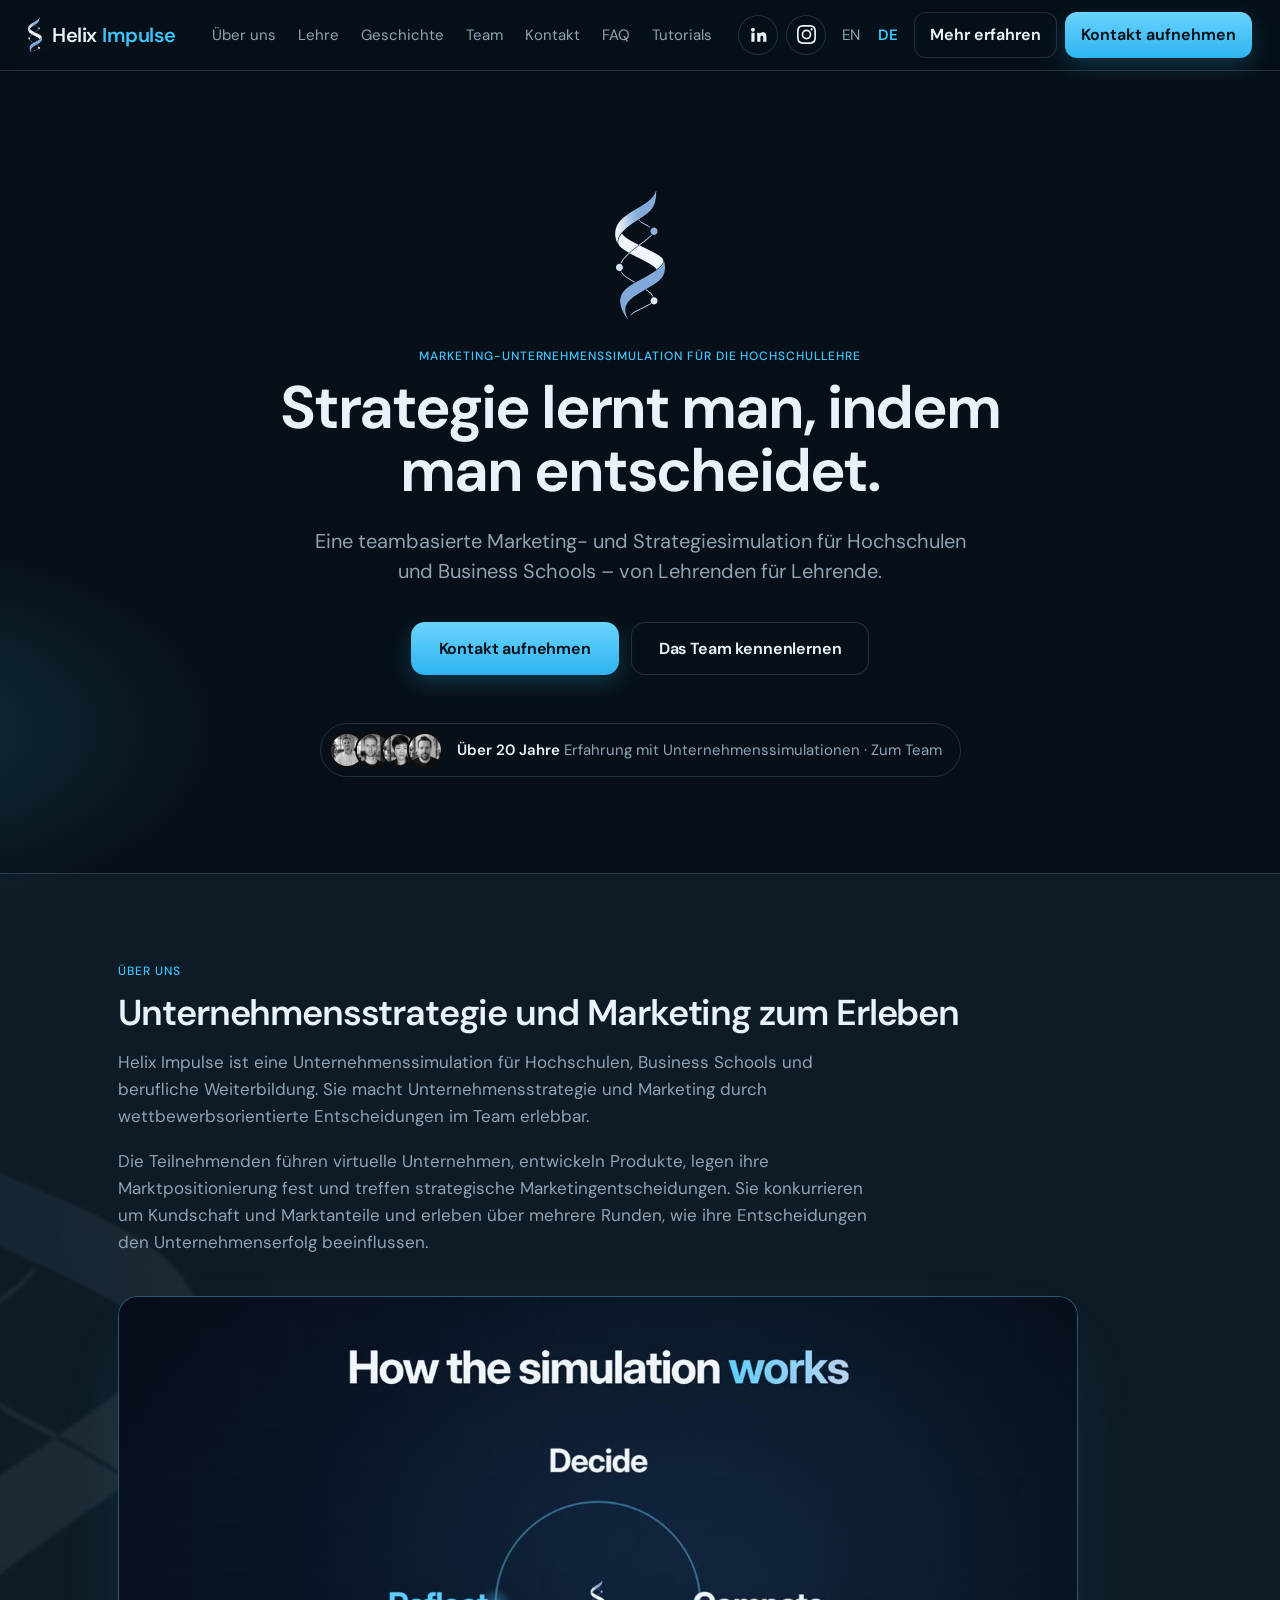
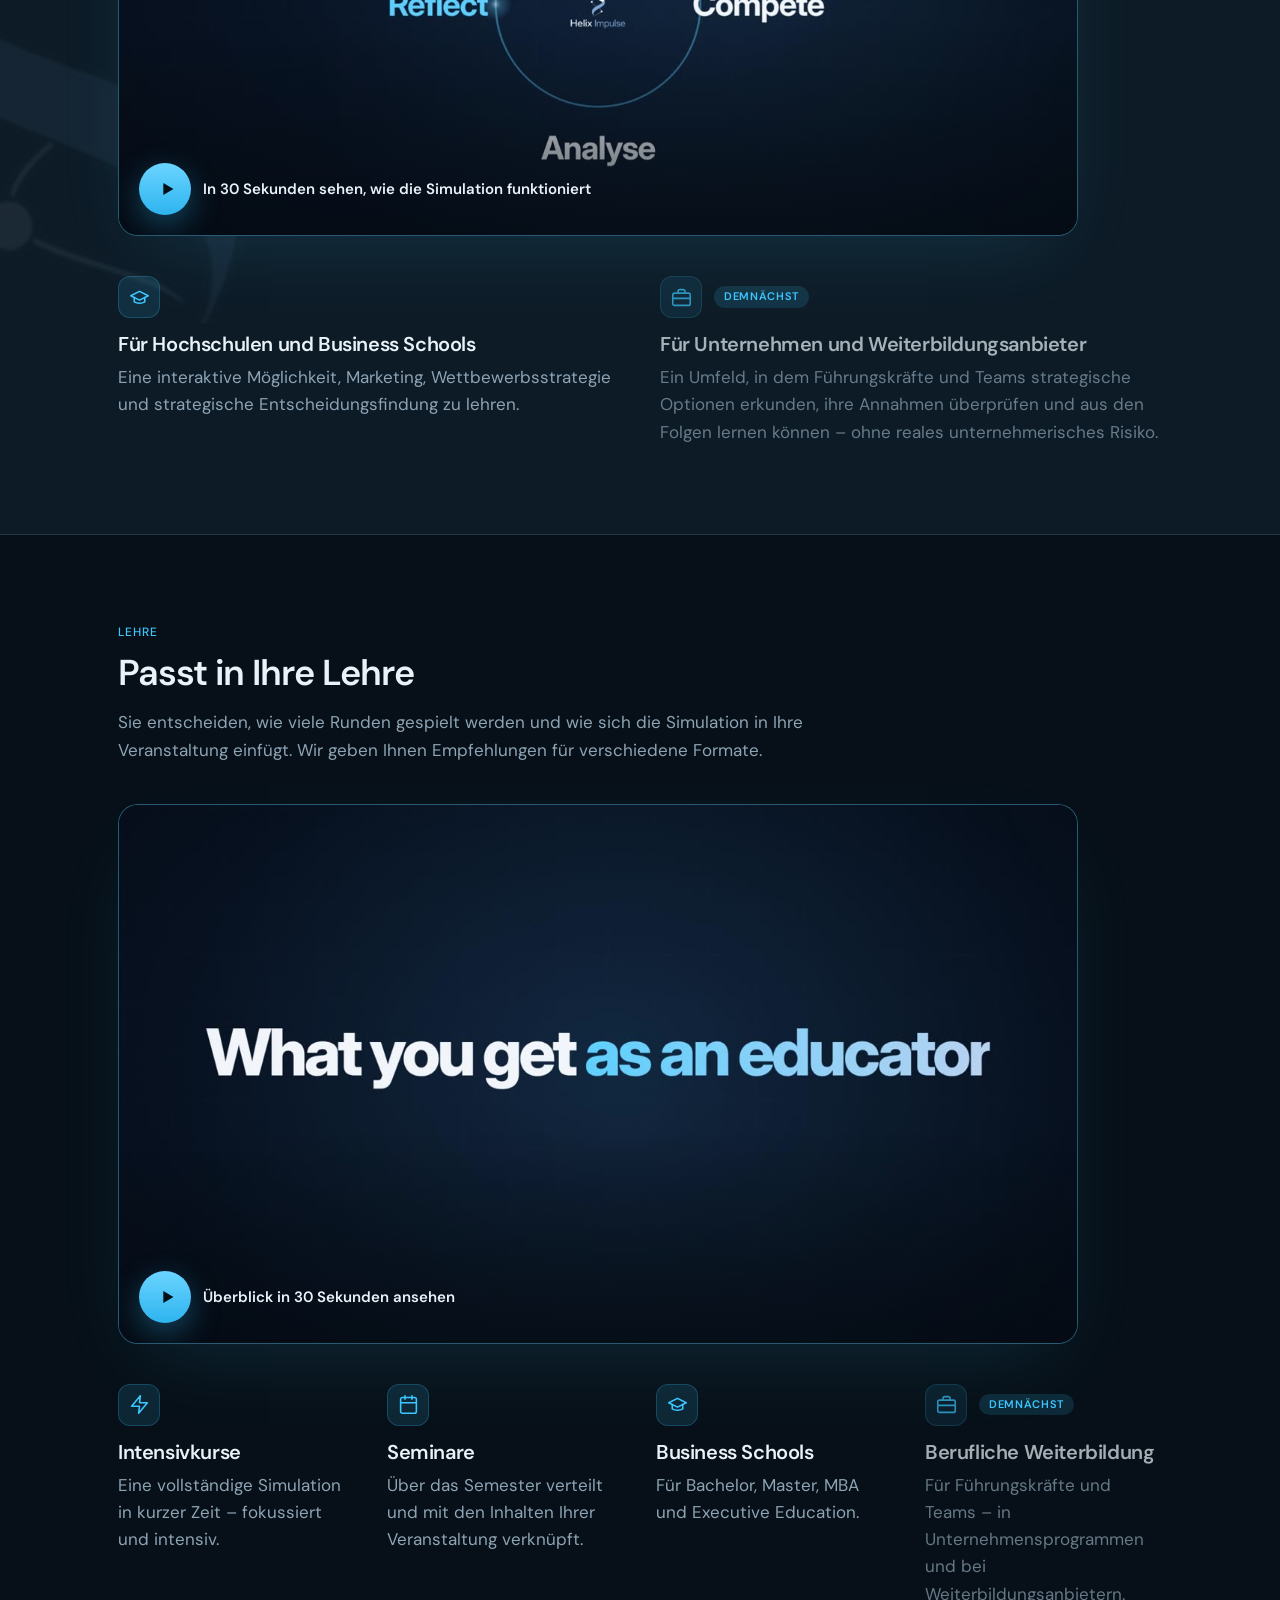
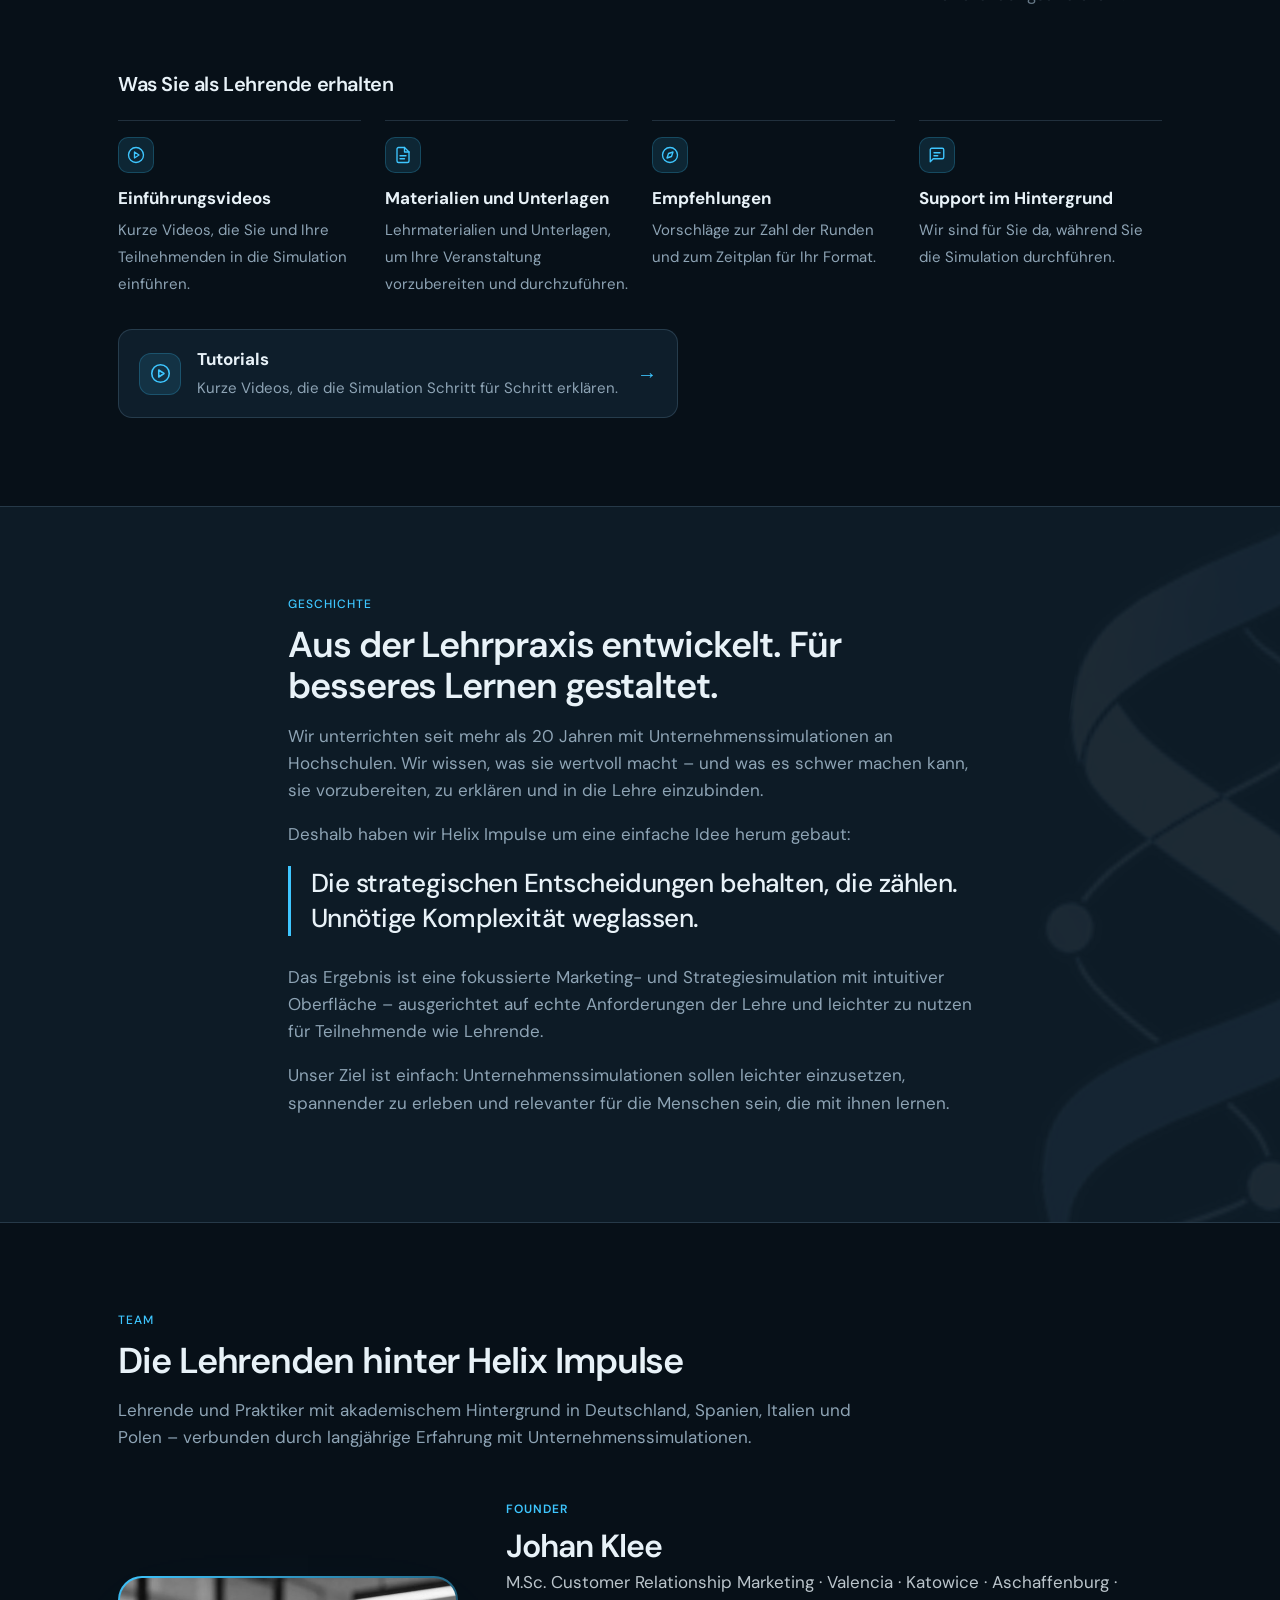
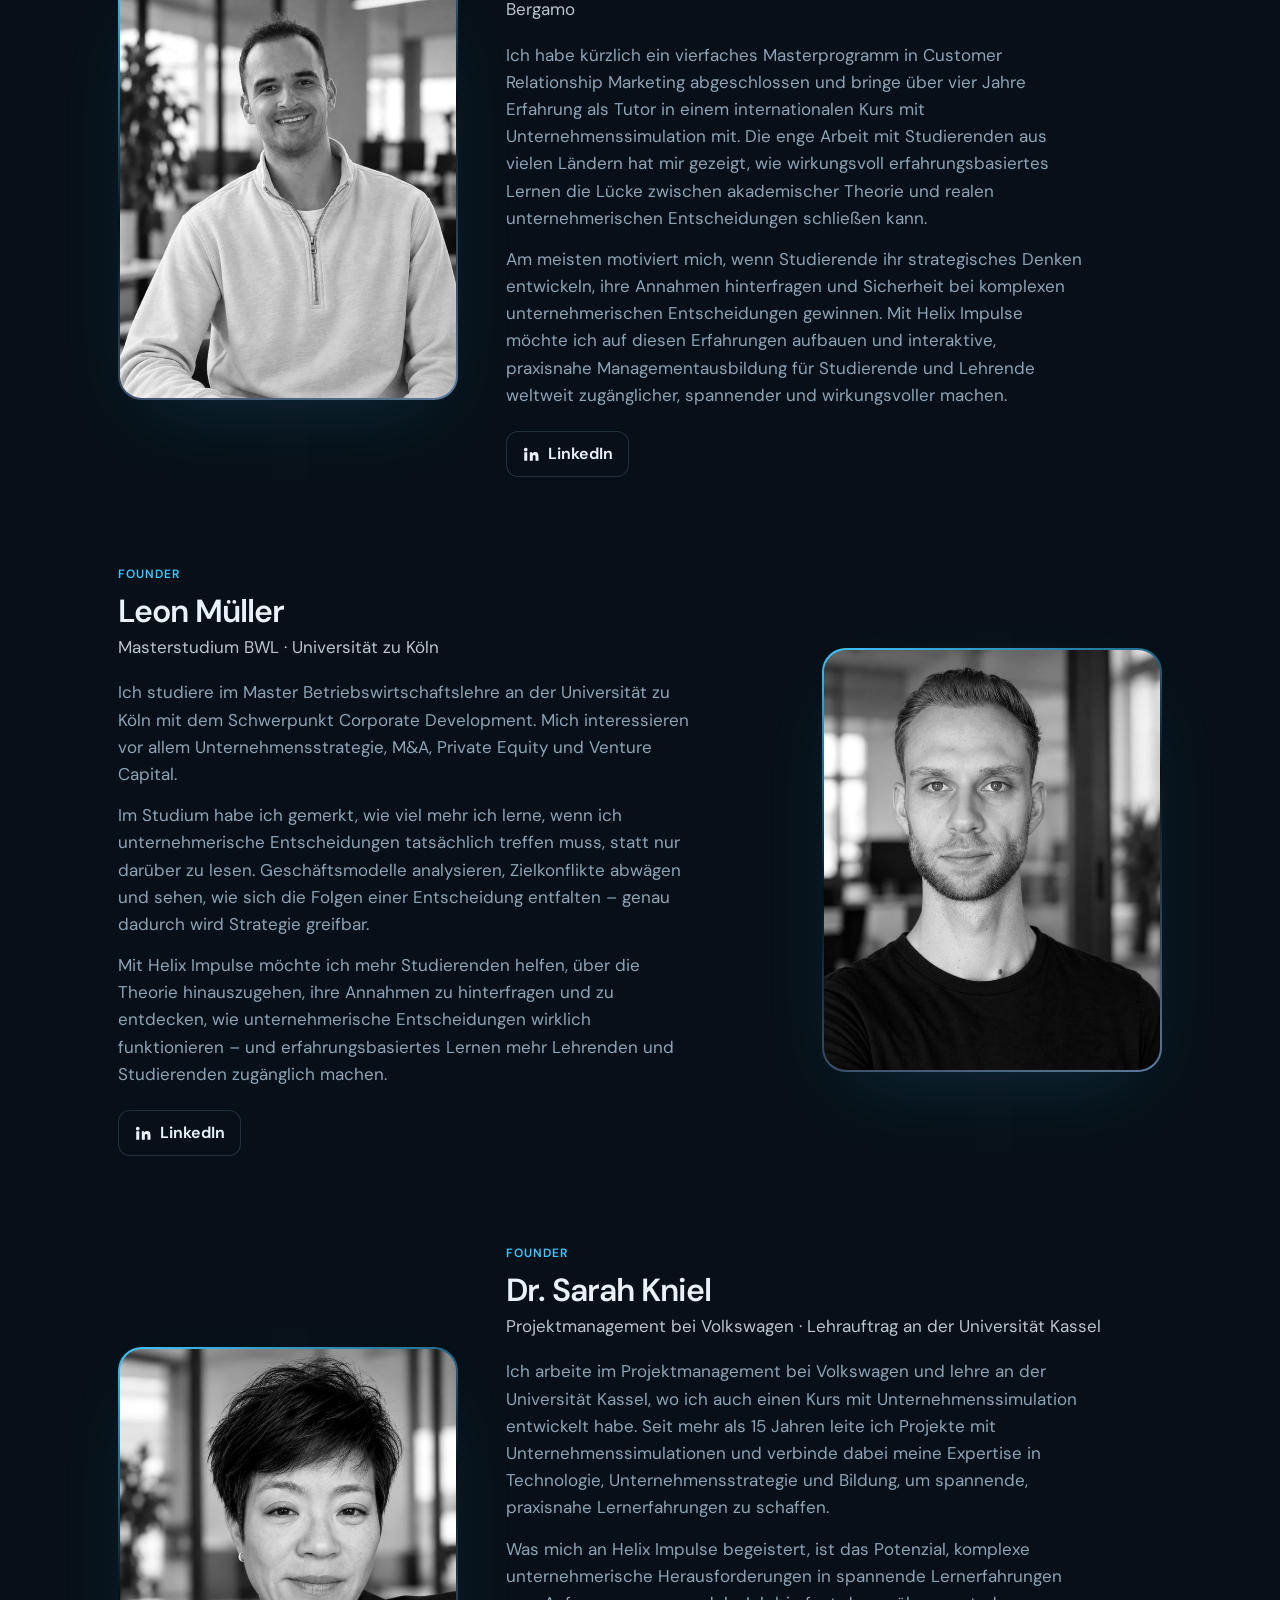
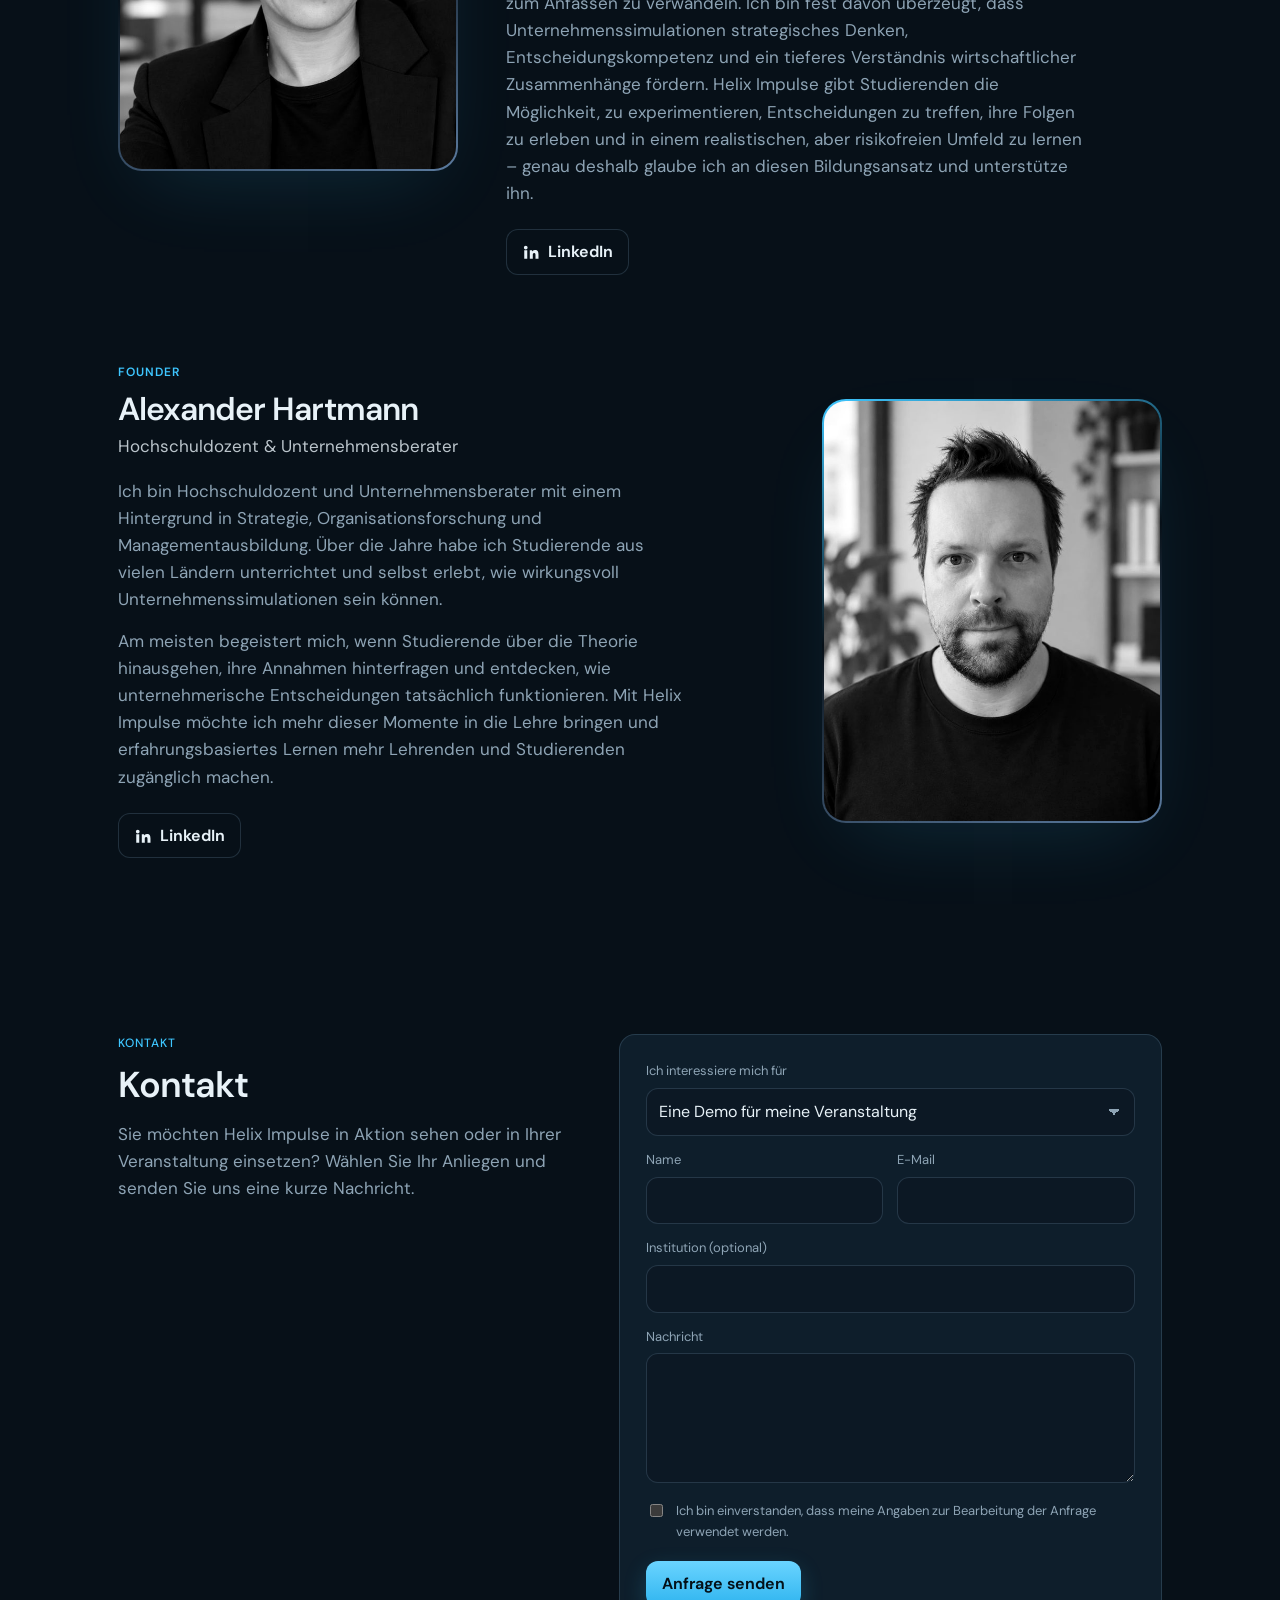
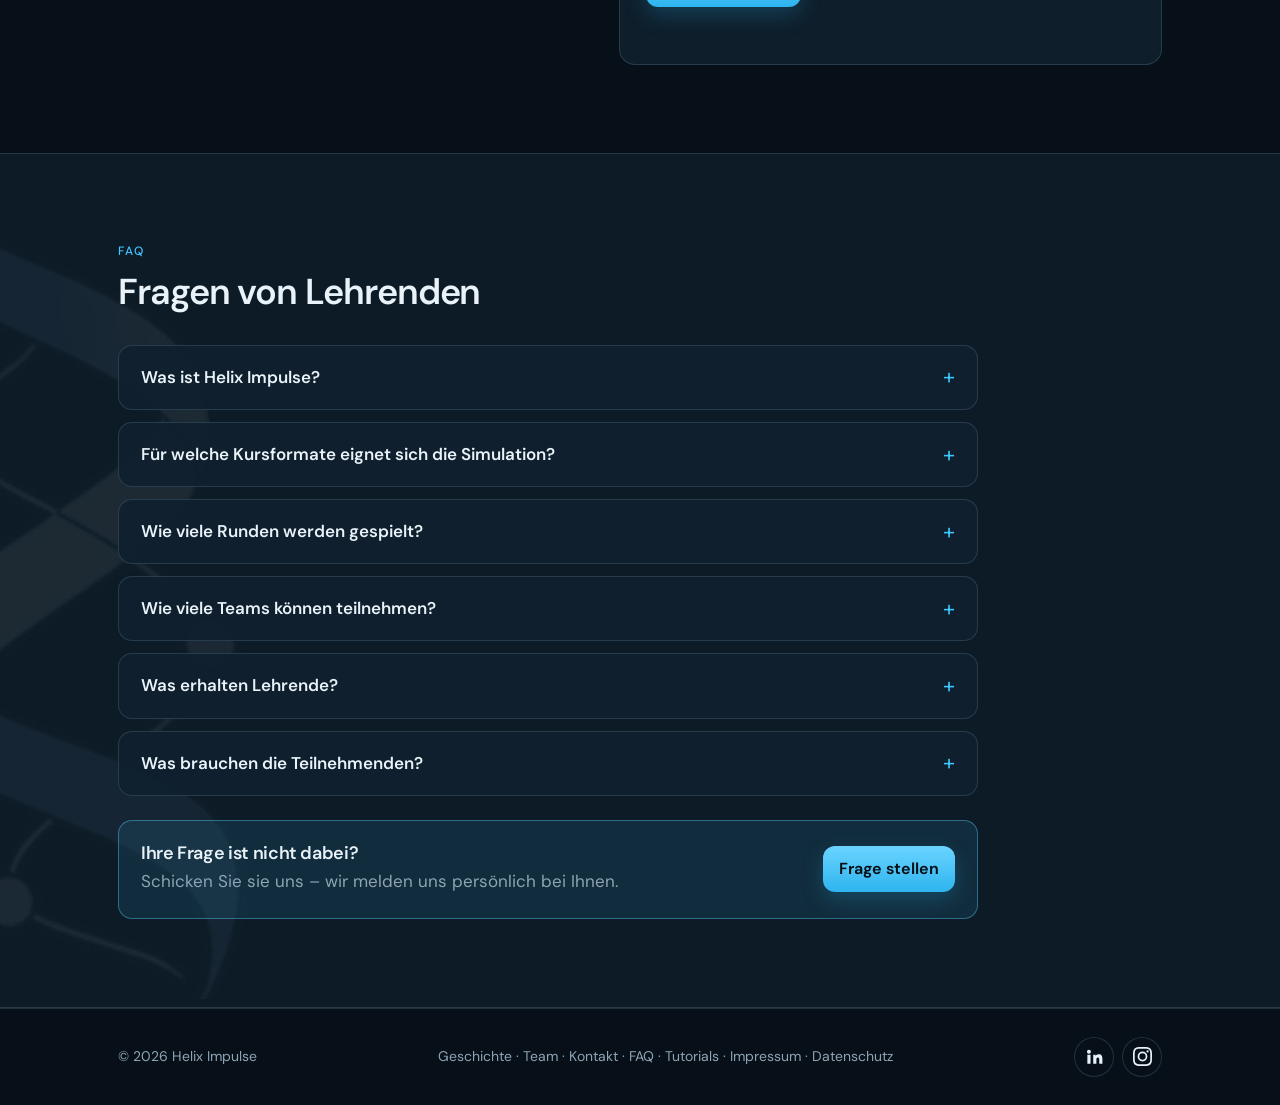
==== de/index.html @ 06758375 "Launch prep: German home page at /de/, 404 page, automatic footer year - de/index.html generated fro" ====
<!doctype html>
<html lang="de"><head>
  <meta charset="utf-8">
  <meta name="viewport" content="width=device-width, initial-scale=1, viewport-fit=cover">
  <title>Helix Impulse – Marketing-Unternehmenssimulation für Hochschullehre und Weiterbildung</title>
  <meta name="description" content="Helix Impulse ist eine Marketing-Unternehmenssimulation für Hochschulen, Business Schools und berufliche Weiterbildung. Von Lehrenden für Lehrende.">
  <meta name="theme-color" content="#071018">
  
  <link rel="alternate" hreflang="en" href="https://www.heliximpulse.com/">
  <link rel="alternate" hreflang="de" href="https://www.heliximpulse.com/de/">
  <link rel="alternate" hreflang="x-default" href="https://www.heliximpulse.com/">
  <link rel="icon" type="image/png" href="../assets/favicon.png">
  <link rel="apple-touch-icon" href="../assets/apple-touch-icon.png">
  <link rel="canonical" href="https://www.heliximpulse.com/de/">
  <meta property="og:type" content="website">
  <meta property="og:site_name" content="Helix Impulse">
  <meta property="og:title" content="Helix Impulse – Marketing-Unternehmenssimulation für Hochschullehre und Weiterbildung">
  <meta property="og:description" content="Helix Impulse ist eine Marketing-Unternehmenssimulation für Hochschulen, Business Schools und berufliche Weiterbildung. Von Lehrenden für Lehrende.">
  <meta property="og:url" content="https://www.heliximpulse.com/de/">
  <meta property="og:image" content="https://www.heliximpulse.com/assets/og-image.png">
  <meta name="twitter:card" content="summary_large_image">
  <link rel="preload" href="../assets/fonts/dm-sans-latin-wght-normal.woff2" as="font" type="font/woff2" crossorigin="">
  <link rel="stylesheet" href="../assets/fonts.css">
  <style>
    /* Design tokens taken from the Helix Impulse app */
    :root {
      --bg: #071018; --bg-2: #0c1824; --surf: #10202e; --surf-2: #162838;
      --line: rgba(150, 196, 224, .18);
      --ink: #e8f2f8; --muted: #8ea4b5;
      --accent: #3ec6ff; --accent-ink: #041018;
      --glow: rgba(62, 198, 255, .16);
      --font: "DM Sans", "Segoe UI", sans-serif;
      color-scheme: dark;
    }

    * { box-sizing: border-box; }
    html { scroll-behavior: smooth; scroll-padding-top: 72px; }
    body, html { margin: 0; padding: 0; overflow-x: clip; }
    body {
      font-family: var(--font); font-size: 17px; line-height: 1.6; color: var(--ink);
      background:
        radial-gradient(900px 420px at 100% -10%, var(--glow), transparent 55%),
        radial-gradient(700px 380px at -10% 8%, color-mix(in srgb, var(--accent) 18%, transparent), transparent 50%),
        var(--bg);
      min-height: 100vh;
    }
    h1, h2, h3 { font-weight: 600; letter-spacing: -.02em; margin: 0 0 .4em; line-height: 1.2; }
    p { margin: 0 0 1em; }
    a { color: var(--accent); }

    /* Top bar */
    .topbar {
      display: flex; align-items: center; justify-content: space-between; gap: 10px;
      padding: 12px 28px; border-bottom: 1px solid var(--line);
      position: sticky; top: 0; z-index: 8;
      background: color-mix(in srgb, var(--bg) 88%, transparent); backdrop-filter: blur(10px);
    }
    .brand { color: var(--ink); font-weight: 600; font-size: 20px; letter-spacing: -.02em; text-decoration: none; white-space: nowrap; }
    .brand { display: inline-flex; align-items: center; }
    .brand-mark { height: 36px; width: auto; margin-right: 10px; }
    .brand span { color: var(--accent); margin-left: .25em; }
    .row { display: flex; align-items: center; gap: 8px; }
    .nav { display: flex; gap: 2px; margin-right: 8px; }
    .nav a { color: var(--muted); text-decoration: none; padding: 8px 10px; font-size: 15px; }
    .nav a:hover { color: var(--ink); }
    .locale { display: flex; gap: 2px; }
    .locale button { padding: 8px; min-height: 40px; background: transparent; border: 0; cursor: pointer; color: var(--muted); font: inherit; font-size: 15px; }
    .locale button[aria-pressed="true"] { color: var(--accent); font-weight: 600; }

    /* Buttons */
    .btn {
      background: linear-gradient(180deg, #6ad4ff, #2eb4ef); color: var(--accent-ink);
      border: 0; padding: 10px 16px; border-radius: 12px; font: inherit; font-size: 16px; font-weight: 650; cursor: pointer;
      min-height: 44px; display: inline-flex; align-items: center; justify-content: center;
      text-decoration: none; box-shadow: 0 8px 22px rgba(46, 180, 239, .22);
    }
    .btn:hover { filter: brightness(1.05); }
    .topbar-contact .short { display: none; }
    .btn.ghost { background: transparent; color: var(--ink); box-shadow: inset 0 0 0 1px var(--line); }
    .btn.cta { min-height: 52px; padding: 14px 28px; border-radius: 14px; letter-spacing: -.01em; }

    /* Layout */
    .wrap { max-width: 1100px; margin: 0 auto; padding: 0 28px; }
    .narrow { max-width: 760px; }
    .tag { font-size: 12px; letter-spacing: .08em; text-transform: uppercase; color: var(--accent); margin-bottom: 10px; font-weight: 500; }
    section { padding: 88px 0; }
    section h2 { font-size: 36px; line-height: 1.15; letter-spacing: -.03em; margin-bottom: 16px; }
    .muted { color: var(--muted); }
    .alt { background: color-mix(in srgb, var(--surf-2) 45%, transparent); border-top: 1px solid var(--line); border-bottom: 1px solid var(--line); }

    /* Hero */
    .hero { padding: 120px 0 96px; text-align: center; }
    .hero-logo { height: 128px; width: auto; margin: 0 auto 28px; }
    .hero-logo { display: block; }
    .hero h1 { font-size: 60px; line-height: 1.05; font-weight: 650; letter-spacing: -.035em; max-width: 820px; margin: 0 auto 24px; }
    .hero .lead { font-size: 20px; line-height: 1.5; color: var(--muted); max-width: 680px; margin: 0 auto; }
    .hero-actions { display: flex; flex-wrap: wrap; justify-content: center; gap: 12px; margin-top: 36px; }
    .team-strip { display: inline-flex; align-items: center; gap: 14px; margin-top: 48px; padding: 8px 18px 8px 8px; border: 1px solid var(--line); border-radius: 999px; color: var(--muted); font-size: 15px; text-decoration: none; transition: border-color .2s; }
    .team-strip:hover { border-color: color-mix(in srgb, var(--accent) 55%, var(--line)); }
    .team-strip strong { color: var(--ink); font-weight: 600; }
    .faces { display: flex; }
    .faces img { width: 36px; height: 36px; border-radius: 50%; object-fit: cover; object-position: center 20%; border: 2px solid var(--bg); filter: grayscale(1); }
    .faces img + img { margin-left: -10px; }

    /* Simple three-column text blocks */
    .cols { display: grid; grid-template-columns: repeat(3, minmax(0, 1fr)); gap: 40px; margin-top: 40px; }
    .cols h3 { font-size: 20px; }
    .cols p { color: var(--muted); margin: 0; }
    .cols .n { display: block; color: var(--accent); font-weight: 700; font-size: 14px; margin-bottom: 8px; }

    /* History quote */
    .quote { font-size: 26px; line-height: 1.35; letter-spacing: -.02em; font-weight: 500; margin: 8px 0 28px; padding-left: 20px; border-left: 3px solid var(--accent); }
    .cols.two { grid-template-columns: repeat(2, minmax(0, 1fr)); }
    /* Upcoming offers: label sits above the heading so headings stay aligned across columns */
    .upcoming { position: relative; }
    .upcoming h3, .upcoming p { opacity: .7; }
    .soon { position: absolute; left: 54px; top: 10px; padding: 3px 10px; border-radius: 999px; background: color-mix(in srgb, var(--accent) 14%, transparent); color: var(--accent); font-size: 11px; font-weight: 600; letter-spacing: .06em; text-transform: uppercase; line-height: 1.4; white-space: nowrap; }
    .sub { font-size: 20px; margin: 64px 0 0; }
    .get { list-style: none; padding: 0; margin: 24px 0 0; display: grid; grid-template-columns: repeat(4, minmax(0, 1fr)); gap: 24px; }
    .get li { border-top: 1px solid var(--line); padding-top: 16px; }
    .get strong { display: block; margin-bottom: 4px; }
    .get span { color: var(--muted); font-size: 15px; }
    select.input { appearance: none; background-image: linear-gradient(45deg, transparent 50%, var(--muted) 50%), linear-gradient(135deg, var(--muted) 50%, transparent 50%); background-position: calc(100% - 20px) 50%, calc(100% - 14px) 50%; background-size: 6px 6px; background-repeat: no-repeat; padding-right: 36px; cursor: pointer; }
    select.input option { background: var(--bg-2); }
    .cols.four { grid-template-columns: repeat(4, minmax(0, 1fr)); gap: 32px; }

    /* Team */
    .people { display: grid; gap: 88px; margin-top: 48px; }
    .person:nth-child(even) { grid-template-columns: minmax(0, 1fr) minmax(0, 340px); }
    .person:nth-child(even) .portrait { order: 2; }
    .person { display: grid; grid-template-columns: minmax(0, 340px) minmax(0, 1fr); gap: 48px; align-items: center; }
    .portrait { margin: 0; position: relative; border-radius: 24px; padding: 2px; background: linear-gradient(160deg, var(--accent), transparent 45%, color-mix(in srgb, #7fa8d8 70%, transparent)); box-shadow: 0 30px 80px -30px var(--glow); }
    .portrait img { display: block; width: 100%; height: auto; aspect-ratio: 4 / 5; object-fit: cover; border-radius: 22px; filter: grayscale(1) contrast(1.05); }
    .role { font-size: 12px; letter-spacing: .08em; text-transform: uppercase; color: var(--accent); font-weight: 600; margin: 0 0 8px; }
    .person-name { font-size: 32px; letter-spacing: -.03em; margin: 0 0 4px; }
    .person-meta { color: var(--ink); opacity: .8; margin: 0 0 18px; }
    .person-body .muted { max-width: 36rem; margin-bottom: 14px; }
    .linkedin { gap: 8px; margin-top: 8px; }
    .linkedin svg { width: 18px; height: 18px; fill: currentColor; }

    /* Icons for columns and lists */
    .ico { display: inline-grid; place-items: center; width: 42px; height: 42px; margin-bottom: 14px; border-radius: 12px; background: color-mix(in srgb, var(--accent) 12%, transparent); border: 1px solid color-mix(in srgb, var(--accent) 22%, transparent); }
    .ico svg { width: 21px; height: 21px; fill: none; stroke: var(--accent); stroke-width: 1.8; stroke-linecap: round; stroke-linejoin: round; }
    .get .ico { width: 36px; height: 36px; border-radius: 10px; margin-bottom: 12px; }
    .get .ico svg { width: 18px; height: 18px; }
    .upcoming .ico { opacity: .7; }

    /* Helix motif from the logo behind the tinted sections, alternating sides */
    #about, #history, #faq { position: relative; overflow: hidden; }
    #about::before, #history::before, #faq::before { content: ""; position: absolute; top: 50%; width: 340px; height: 880px; background: url("../assets/logo-mark.png") no-repeat center / contain; opacity: .065; pointer-events: none; }
    #history::before { right: max(-120px, calc((100vw - 1100px) / 2 - 200px)); transform: translateY(-50%) rotate(8deg); }
    #about::before, #faq::before { left: max(-120px, calc((100vw - 1100px) / 2 - 200px)); transform: translateY(-50%) rotate(-8deg) scaleX(-1); }
    #about .wrap, #history .wrap, #faq .wrap { position: relative; }

    /* Overview video */
    .video-card { margin: 40px 0 8px; max-width: 960px; }
    .video-frame { position: relative; aspect-ratio: 16 / 9; border-radius: 20px; overflow: hidden; border: 1px solid color-mix(in srgb, var(--accent) 30%, var(--line)); box-shadow: 0 30px 80px -30px var(--glow); background: #050b12; }
    .video-frame video { display: block; width: 100%; height: 100%; object-fit: cover; }
    .video-play { position: absolute; inset: 0; display: flex; flex-direction: row; align-items: flex-end; justify-content: flex-start; gap: 12px; padding: 0 0 20px 20px; border: 0; background: linear-gradient(180deg, transparent 60%, rgba(4, 10, 18, .7)); color: var(--ink); font: inherit; font-size: 15px; font-weight: 600; cursor: pointer; }
    .video-play svg { width: 52px; height: 52px; padding: 15px 13px 15px 17px; border-radius: 50%; background: linear-gradient(180deg, #6ad4ff, #2eb4ef); fill: var(--accent-ink); box-shadow: 0 10px 30px rgba(46, 180, 239, .35); transition: transform .2s ease; }
    .video-play:hover svg, .video-play:focus-visible svg { transform: scale(1.08); }
    .video-play:focus-visible { outline: 2px solid var(--accent); outline-offset: -4px; }
    .video-frame.playing .video-play { display: none; }
    .video-play span { padding-bottom: 14px; }

    /* Link to the tutorials page */
    .tut-link { display: flex; align-items: center; gap: 16px; margin-top: 32px; padding: 16px 20px; max-width: 560px; border-radius: 14px; border: 1px solid var(--line); background: color-mix(in srgb, var(--surf) 92%, transparent); color: var(--ink); text-decoration: none; transition: border-color .15s ease; }
    .tut-link:hover { border-color: color-mix(in srgb, var(--accent) 55%, var(--line)); }
    .tut-link .ico { margin: 0; flex: none; }
    .tut-link strong { display: block; }
    .tut-link strong + span { color: var(--muted); font-size: 15px; }
    .tut-arrow { margin-left: auto; color: var(--accent); font-size: 20px; transition: transform .15s ease; }
    .tut-link:hover .tut-arrow { transform: translateX(4px); }

    /* FAQ */
    .faq { display: grid; gap: 12px; max-width: 860px; margin-top: 32px; }
    .faq details { background: color-mix(in srgb, var(--surf) 92%, transparent); border: 1px solid var(--line); border-radius: 14px; padding: 0 22px; transition: border-color .15s ease; }
    .faq details[open] { border-color: color-mix(in srgb, var(--accent) 45%, var(--line)); }
    .faq summary { cursor: pointer; list-style: none; display: flex; justify-content: space-between; align-items: center; gap: 16px; padding: 18px 0; font-weight: 600; font-size: 17px; }
    .faq summary::-webkit-details-marker { display: none; }
    .faq summary::after { content: "+"; flex: none; color: var(--accent); font-size: 22px; font-weight: 400; line-height: 1; transition: transform .2s ease; }
    .faq details[open] summary::after { transform: rotate(45deg); }
    .faq summary:focus-visible { outline: 2px solid var(--accent); outline-offset: 4px; border-radius: 4px; }
    .faq details:hover { border-color: color-mix(in srgb, var(--accent) 30%, var(--line)); }
    .faq details[open] summary { color: var(--accent); }
    .faq-a { overflow: hidden; }
    .faq-a p { color: var(--muted); margin: 0 0 18px; max-width: 46rem; }
    .faq-more { display: flex; align-items: center; justify-content: space-between; gap: 20px; flex-wrap: wrap; max-width: 860px; margin-top: 24px; padding: 22px; border-radius: 14px; background: color-mix(in srgb, var(--accent) 10%, transparent); border: 1px solid color-mix(in srgb, var(--accent) 30%, var(--line)); }
    .faq-more h3 { font-size: 18px; margin: 0 0 4px; }
    .faq-more p { color: var(--muted); margin: 0; }

    /* Contact */
    .contact { display: grid; grid-template-columns: .9fr 1.1fr; gap: 56px; align-items: start; }
    form { background: color-mix(in srgb, var(--surf) 92%, transparent); border: 1px solid var(--line); border-radius: 16px; padding: 26px; display: grid; gap: 4px; }
    label { display: block; margin: 10px 0 0; color: var(--muted); font-size: 13px; }
    .input, textarea {
      display: block; width: 100%; margin-top: 6px; background: var(--bg-2); color: var(--ink);
      border: 1px solid var(--line); border-radius: 12px; padding: 10px 12px; min-height: 44px; font: inherit; font-size: 16px;
    }
    textarea { min-height: 130px; resize: vertical; }
    .input:focus, textarea:focus { outline: 2px solid color-mix(in srgb, var(--accent) 50%, transparent); outline-offset: 1px; border-color: var(--accent); }
    .pair { display: grid; grid-template-columns: 1fr 1fr; gap: 14px; }
    .check { display: flex; gap: 10px; align-items: flex-start; margin-top: 14px; }
    .check input { margin-top: 3px; }
    .honey { position: absolute; left: -9999px; width: 1px; height: 1px; opacity: 0; }
    .note.error { color: #ff5d73; }
    .note { color: var(--accent); font-size: 14px; min-height: 1.4em; margin: 8px 0 0; }

    footer { border-top: 1px solid var(--line); padding: 28px 0; color: var(--muted); font-size: 14px; }
    footer .wrap { display: flex; justify-content: space-between; align-items: center; flex-wrap: wrap; gap: 12px; }
    footer a { color: var(--muted); text-decoration: none; }
    footer a:hover { color: var(--ink); }
    .social { display: inline-flex; gap: 8px; align-items: center; } .social a, .mobile-menu .social a.soc { display: inline-flex; align-items: center; justify-content: center; width: 40px; height: 40px; padding: 0; border: 0; border-radius: 50%; color: var(--ink); box-shadow: inset 0 0 0 1px var(--line); transition: color .2s, box-shadow .2s; } .social a:hover, .mobile-menu .social a.soc:hover { color: var(--accent); box-shadow: inset 0 0 0 1px var(--accent); } .social svg { width: 19px; height: 19px; fill: currentColor; } .mobile-menu .social { margin-top: 20px; gap: 10px; } @media (max-width: 640px) { .top-social { display: none; } }

    /* Dropdown menu, shown wherever the inline nav is hidden */
    .menu-toggle { display: none; position: relative; width: 44px; height: 40px; border: 1px solid var(--line); border-radius: 12px; background: transparent; cursor: pointer; }
    .menu-toggle span { position: absolute; left: 12px; right: 12px; height: 2px; border-radius: 2px; background: var(--ink); transition: transform .25s ease, opacity .2s ease; }
    .menu-toggle span:nth-child(1) { top: 13px; }
    .menu-toggle span:nth-child(2) { top: 19px; }
    .menu-toggle span:nth-child(3) { top: 25px; }
    .menu-toggle[aria-expanded="true"] span:nth-child(1) { transform: translateY(6px) rotate(45deg); }
    .menu-toggle[aria-expanded="true"] span:nth-child(2) { opacity: 0; }
    .menu-toggle[aria-expanded="true"] span:nth-child(3) { transform: translateY(-6px) rotate(-45deg); }
    .mobile-menu { position: absolute; left: 0; right: 0; top: 100%; display: grid; padding: 8px 28px 24px; background: var(--bg); border-bottom: 1px solid var(--line); box-shadow: 0 30px 60px -20px rgba(0, 0, 0, .75); animation: menu-in .22s ease; }
    .mobile-menu[hidden] { display: none; }
    .mobile-menu a:not(.btn) { color: var(--ink); text-decoration: none; font-size: 18px; padding: 14px 0; border-bottom: 1px solid var(--line); }
    .mobile-menu a:not(.btn):hover { color: var(--accent); }
    .mobile-menu .btn { margin-top: 20px; }
    @keyframes menu-in { from { opacity: 0; transform: translateY(-8px); } to { opacity: 1; transform: none; } }
    @media (max-width: 1220px) { .nav { display: none; } .menu-toggle { display: inline-block; } }
    @media (max-width: 860px) {
      .hero { padding: 80px 0 64px; }
      .hero h1 { font-size: 42px; }
      .cols, .cols.two, .contact { grid-template-columns: 1fr; gap: 32px; }
      .person, .person:nth-child(even) { grid-template-columns: 1fr; gap: 28px; }
      .person:nth-child(even) .portrait { order: 0; }
      .people { gap: 64px; }
      .portrait { max-width: 340px; }
      .cols.four, .get { grid-template-columns: 1fr 1fr; }
      #history::before { right: -140px; }
      #about::before, #faq::before { left: -140px; }
      #about::before, #history::before, #faq::before { opacity: .05; }
      .video-frame { border-radius: 14px; }
      .video-play { padding: 0 0 10px 10px; }
      .video-play svg { width: 40px; height: 40px; padding: 11px 9px 11px 12px; }
      .video-play span { position: absolute; width: 1px; height: 1px; overflow: hidden; clip: rect(0 0 0 0); }
    }
    @media (max-width: 640px) {
      .wrap, .topbar { padding-left: 16px; padding-right: 16px; }
      .mobile-menu { padding: 4px 16px 20px; }
      .hero h1 { font-size: 34px; line-height: 1.1; }
      .hero-logo { height: 96px; margin-bottom: 20px; }
      .brand-mark { height: 30px; margin-right: 8px; }
      .hero .lead { font-size: 17px; }
      section { padding: 60px 0; }
      section h2 { font-size: 28px; }
      .quote { font-size: 21px; }
      .pair, .get, .cols.four { grid-template-columns: 1fr; }
      .topbar-cta { display: none; }
      .topbar-contact { min-height: 40px; padding: 8px 12px; font-size: 14px; white-space: nowrap; }
      .topbar-contact .long { display: none; }
      .topbar-contact .short { display: inline; }
      .row { gap: 4px; }
      .team-strip { border-radius: 18px; text-align: left; font-size: 14px; }
      .hero-actions .btn { flex: 1 1 100%; }
    }
    .js-reveal .reveal { opacity: 0; transform: translateY(18px); transition: opacity .7s ease, transform .7s ease; }
    .js-reveal .reveal.in { opacity: 1; transform: none; }
    @media (prefers-reduced-motion: reduce) { html { scroll-behavior: auto; } }
  </style>
  <script src="../assets/analytics.js" defer=""></script>
  <script type="application/ld+json">
{
 "@context": "https://schema.org",
 "@graph": [
  {
   "@type": "Organization",
   "@id": "https://www.heliximpulse.com/#organization",
   "name": "Helix Impulse",
   "legalName": "Helix Impulse GbR",
   "url": "https://www.heliximpulse.com/",
   "logo": "https://www.heliximpulse.com/assets/logo-mark.png",
   "address": {
    "@type": "PostalAddress",
    "addressLocality": "Niestetal",
    "postalCode": "34266",
    "addressCountry": "DE"
   },
   "founder": [
    {
     "@type": "Person",
     "name": "Johan Klee",
     "jobTitle": "Founder",
     "description": "M.Sc. Customer Relationship Marketing · Valencia · Katowice · Aschaffenburg · Bergamo",
     "image": "https://www.heliximpulse.com/assets/team-johan-klee.jpg",
     "sameAs": [
      "https://www.linkedin.com/in/johan-klee-14b252242/"
     ]
    },
    {
     "@type": "Person",
     "name": "Leon Müller",
     "jobTitle": "Founder",
     "description": "Masterstudium BWL · Universität zu Köln",
     "image": "https://www.heliximpulse.com/assets/team-leon-mueller.jpg",
     "sameAs": [
      "https://www.linkedin.com/in/leon-m%C3%BCller1208/"
     ]
    },
    {
     "@type": "Person",
     "name": "Sarah Kniel",
     "jobTitle": "Founder",
     "description": "Projektmanagement bei Volkswagen · Lehrauftrag an der Universität Kassel",
     "image": "https://www.heliximpulse.com/assets/team-sarah-kniel.jpg",
     "sameAs": [
      "https://www.linkedin.com/in/sarahkniel/"
     ],
     "honorificPrefix": "Dr."
    },
    {
     "@type": "Person",
     "name": "Alexander Hartmann",
     "jobTitle": "Founder",
     "description": "Hochschuldozent & Unternehmensberater",
     "image": "https://www.heliximpulse.com/assets/team-alexander-hartmann.jpg",
     "sameAs": [
      "https://www.linkedin.com/in/alexanderhartmann-kassel/"
     ]
    }
   ],
   "sameAs": [
    "https://www.linkedin.com/company/heliximpulse/",
    "https://www.instagram.com/heliximpulse/"
   ]
  },
  {
   "@type": "WebSite",
   "@id": "https://www.heliximpulse.com/#website",
   "name": "Helix Impulse",
   "url": "https://www.heliximpulse.com/",
   "inLanguage": [
    "en",
    "de"
   ],
   "publisher": {
    "@id": "https://www.heliximpulse.com/#organization"
   }
  },
  {
   "@type": "Service",
   "@id": "https://www.heliximpulse.com/#simulation",
   "name": "Helix Impulse",
   "serviceType": "Marketing-Unternehmenssimulation",
   "description": "Helix Impulse ist eine Unternehmenssimulation für Hochschulen, Business Schools und berufliche Weiterbildung. Sie macht Unternehmensstrategie und Marketing durch wettbewerbsorientierte Entscheidungen im Team erlebbar. Die Teilnehmenden führen virtuelle Unternehmen, entwickeln Produkte, legen ihre Marktpositionierung fest und treffen strategische Marketingentscheidungen. Sie konkurrieren um Kundschaft und Marktanteile und erleben über mehrere Runden, wie ihre Entscheidungen den Unternehmenserfolg beeinflussen.",
   "provider": {
    "@id": "https://www.heliximpulse.com/#organization"
   },
   "image": "https://www.heliximpulse.com/assets/og-image.png",
   "audience": {
    "@type": "EducationalAudience",
    "educationalRole": "teacher"
   }
  },
  {
   "@type": "FAQPage",
   "mainEntity": [
    {
     "@type": "Question",
     "name": "Was ist Helix Impulse?",
     "acceptedAnswer": {
      "@type": "Answer",
      "text": "Eine teambasierte Marketing- und Strategiesimulation für Hochschulen und Business Schools. Die Teilnehmenden führen virtuelle Unternehmen, konkurrieren um Kundschaft und Marktanteile und treffen über mehrere Runden strategische Entscheidungen."
     }
    },
    {
     "@type": "Question",
     "name": "Für welche Kursformate eignet sich die Simulation?",
     "acceptedAnswer": {
      "@type": "Answer",
      "text": "Für Intensivkurse, semesterbegleitende Seminare und Programme an Business Schools – vom Bachelor und Master bis zu MBA und Executive Education."
     }
    },
    {
     "@type": "Question",
     "name": "Wie viele Runden werden gespielt?",
     "acceptedAnswer": {
      "@type": "Answer",
      "text": "Das entscheiden Sie. Die Zahl der Geschäftsjahre richtet sich nach Ihrer Veranstaltung, und wir geben Ihnen Empfehlungen für verschiedene Formate."
     }
    },
    {
     "@type": "Question",
     "name": "Wie viele Teams können teilnehmen?",
     "acceptedAnswer": {
      "@type": "Answer",
      "text": "In einer Simulation treten 2 bis 10 Teams gegeneinander an. Jedes Team führt ein eigenes Unternehmen."
     }
    },
    {
     "@type": "Question",
     "name": "Was erhalten Lehrende?",
     "acceptedAnswer": {
      "@type": "Answer",
      "text": "Einführungsvideos, Lehrmaterialien und Unterlagen, Empfehlungen für Ihr Kursformat und Support im Hintergrund, während Sie die Simulation durchführen."
     }
    },
    {
     "@type": "Question",
     "name": "Was brauchen die Teilnehmenden?",
     "acceptedAnswer": {
      "@type": "Answer",
      "text": "Nur einen Webbrowser. Es muss nichts installiert werden."
     }
    }
   ],
   "inLanguage": "de"
  },
  {
   "@type": "VideoObject",
   "name": "How the Helix Impulse simulation works",
   "description": "A 30-second overview of how a round of the Helix Impulse marketing business simulation works.",
   "thumbnailUrl": "https://www.heliximpulse.com/assets/video/how-the-simulation-works-poster.jpg",
   "contentUrl": "https://www.heliximpulse.com/assets/video/how-the-simulation-works.mp4",
   "uploadDate": "2026-10-29T17:18:02+00:00",
   "duration": "PT0M30S",
   "inLanguage": "en",
   "publisher": {
    "@id": "https://www.heliximpulse.com/#organization"
   }
  },
  {
   "@type": "VideoObject",
   "name": "What educators get with Helix Impulse",
   "description": "A 30-second overview of what educators receive when they use Helix Impulse in their course.",
   "thumbnailUrl": "https://www.heliximpulse.com/assets/video/what-you-get-poster.jpg",
   "contentUrl": "https://www.heliximpulse.com/assets/video/what-you-get.mp4",
   "uploadDate": "2026-10-29T17:18:02+00:00",
   "duration": "PT0M30S",
   "inLanguage": "en",
   "publisher": {
    "@id": "https://www.heliximpulse.com/#organization"
   }
  }
 ]
}
  </script>
</head>
<body>
  <header class="topbar">
    <a class="brand" href="#top"><img class="brand-mark" src="../assets/logo-mark.png" alt="" width="14" height="36">Helix<span>Impulse</span></a>
    <div class="row">
      <nav class="nav" aria-label="Hauptmenü">
        <a href="#about" data-i18n="nav.about">Über uns</a>
        <a href="#teaching" data-i18n="nav.teaching">Lehre</a>
        <a href="#history" data-i18n="nav.history">Geschichte</a>
        <a href="#team" data-i18n="nav.team">Team</a>
        <a href="#contact" data-i18n="nav.contact">Kontakt</a>
        <a href="#faq" data-i18n="nav.faq">FAQ</a>
        <a href="../tutorials.html" data-i18n="nav.tutorials">Tutorials</a>
      </nav>
      <span class="social top-social"><a class="soc" href="https://www.linkedin.com/company/heliximpulse/" target="_blank" rel="noopener" aria-label="Helix Impulse auf LinkedIn"><svg viewBox="0 0 24 24" aria-hidden="true"><path d="M4.98 3.5a2.5 2.5 0 1 1 0 5 2.5 2.5 0 0 1 0-5ZM3 9.75h4v11.25H3V9.75Zm6.5 0h3.83v1.54h.06c.53-1 1.84-2.06 3.79-2.06 4.05 0 4.8 2.67 4.8 6.14V21h-4v-4.98c0-1.19-.02-2.72-1.66-2.72-1.66 0-1.92 1.3-1.92 2.63V21h-4V9.75Z"></path></svg></a><a class="soc" href="https://www.instagram.com/heliximpulse/" target="_blank" rel="noopener" aria-label="Helix Impulse auf Instagram"><svg viewBox="0 0 24 24" aria-hidden="true"><path d="M12 2.2c3.2 0 3.58 0 4.85.07 3.25.15 4.77 1.69 4.92 4.92.06 1.27.07 1.65.07 4.85s0 3.58-.07 4.85c-.15 3.23-1.66 4.77-4.92 4.92-1.27.06-1.65.07-4.85.07s-3.58 0-4.85-.07c-3.26-.15-4.77-1.7-4.92-4.92C2.17 15.58 2.16 15.2 2.16 12s0-3.58.07-4.85C2.38 3.92 3.9 2.38 7.15 2.23 8.42 2.17 8.8 2.16 12 2.16ZM12 0C8.74 0 8.33 0 7.05.07 2.7.27.27 2.69.07 7.05 0 8.33 0 8.74 0 12s0 3.67.07 4.95c.2 4.36 2.62 6.78 6.98 6.98C8.33 24 8.74 24 12 24s3.67 0 4.95-.07c4.35-.2 6.78-2.62 6.98-6.98.06-1.28.07-1.69.07-4.95s0-3.67-.07-4.95C23.73 2.7 21.31.27 16.95.07 15.67 0 15.26 0 12 0Zm0 5.84a6.16 6.16 0 1 0 0 12.32 6.16 6.16 0 0 0 0-12.32ZM12 16a4 4 0 1 1 0-8 4 4 0 0 1 0 8Zm6.4-11.85a1.44 1.44 0 1 0 0 2.88 1.44 1.44 0 0 0 0-2.88Z"></path></svg></a></span>
      <div class="locale" role="group" aria-label="Sprache">
        <button type="button" data-lang="en" aria-pressed="false">EN</button>
        <button type="button" data-lang="de" aria-pressed="true">DE</button>
      </div>
      <a class="btn ghost topbar-cta" href="#about" data-i18n="hero.secondary">Mehr erfahren</a>
      <a class="btn topbar-contact" href="#contact"><span class="long" data-i18n="nav.cta">Kontakt aufnehmen</span><span class="short" data-i18n="nav.ctaShort">Kontakt</span></a>
      <button type="button" class="menu-toggle" aria-label="Menü" aria-expanded="false" aria-controls="mobile-menu"><span></span><span></span><span></span></button>
    </div>
    <nav class="mobile-menu" id="mobile-menu" aria-label="Hauptmenü" hidden="">
      <a href="#about" data-i18n="nav.about">Über uns</a>
      <a href="#teaching" data-i18n="nav.teaching">Lehre</a>
      <a href="#history" data-i18n="nav.history">Geschichte</a>
      <a href="#team" data-i18n="nav.team">Team</a>
      <a href="#contact" data-i18n="nav.contact">Kontakt</a>
      <a href="#faq" data-i18n="nav.faq">FAQ</a>
      <a href="../tutorials.html" data-i18n="nav.tutorials">Tutorials</a>
      <span class="social"><a class="soc" href="https://www.linkedin.com/company/heliximpulse/" target="_blank" rel="noopener" aria-label="Helix Impulse auf LinkedIn"><svg viewBox="0 0 24 24" aria-hidden="true"><path d="M4.98 3.5a2.5 2.5 0 1 1 0 5 2.5 2.5 0 0 1 0-5ZM3 9.75h4v11.25H3V9.75Zm6.5 0h3.83v1.54h.06c.53-1 1.84-2.06 3.79-2.06 4.05 0 4.8 2.67 4.8 6.14V21h-4v-4.98c0-1.19-.02-2.72-1.66-2.72-1.66 0-1.92 1.3-1.92 2.63V21h-4V9.75Z"></path></svg></a><a class="soc" href="https://www.instagram.com/heliximpulse/" target="_blank" rel="noopener" aria-label="Helix Impulse auf Instagram"><svg viewBox="0 0 24 24" aria-hidden="true"><path d="M12 2.2c3.2 0 3.58 0 4.85.07 3.25.15 4.77 1.69 4.92 4.92.06 1.27.07 1.65.07 4.85s0 3.58-.07 4.85c-.15 3.23-1.66 4.77-4.92 4.92-1.27.06-1.65.07-4.85.07s-3.58 0-4.85-.07c-3.26-.15-4.77-1.7-4.92-4.92C2.17 15.58 2.16 15.2 2.16 12s0-3.58.07-4.85C2.38 3.92 3.9 2.38 7.15 2.23 8.42 2.17 8.8 2.16 12 2.16ZM12 0C8.74 0 8.33 0 7.05.07 2.7.27.27 2.69.07 7.05 0 8.33 0 8.74 0 12s0 3.67.07 4.95c.2 4.36 2.62 6.78 6.98 6.98C8.33 24 8.74 24 12 24s3.67 0 4.95-.07c4.35-.2 6.78-2.62 6.98-6.98.06-1.28.07-1.69.07-4.95s0-3.67-.07-4.95C23.73 2.7 21.31.27 16.95.07 15.67 0 15.26 0 12 0Zm0 5.84a6.16 6.16 0 1 0 0 12.32 6.16 6.16 0 0 0 0-12.32ZM12 16a4 4 0 1 1 0-8 4 4 0 0 1 0 8Zm6.4-11.85a1.44 1.44 0 1 0 0 2.88 1.44 1.44 0 0 0 0-2.88Z"></path></svg></a></span>
      <a class="btn" href="#contact" data-i18n="hero.cta">Kontakt aufnehmen</a>
    </nav>
  </header>

  <main id="top">
    <div class="hero wrap">
      <img class="hero-logo" src="../assets/logo-mark.png" alt="Helix Impulse" width="50" height="128">
      <div class="tag" data-i18n="hero.tag">Marketing-Unternehmenssimulation für die Hochschullehre</div>
      <h1 data-i18n="hero.title">Strategie lernt man, indem man entscheidet.</h1>
      <p class="lead" data-i18n="hero.lead">Eine teambasierte Marketing- und Strategiesimulation für Hochschulen und Business Schools – von Lehrenden für Lehrende.</p>
      <div class="hero-actions">
        <a class="btn cta" href="#contact" data-i18n="hero.cta">Kontakt aufnehmen</a>
        <a class="btn cta ghost" href="#team" data-i18n="hero.cta2">Das Team kennenlernen</a>
      </div>
      <a class="team-strip" href="#team">
        <span class="faces" aria-hidden="true">
          <img src="../assets/team-johan-klee.jpg" alt="" width="44" height="44">
          <img src="../assets/team-leon-mueller.jpg" alt="" width="44" height="44">
          <img src="../assets/team-sarah-kniel.jpg" alt="" width="44" height="44">
          <img src="../assets/team-alexander-hartmann.jpg" alt="" width="44" height="44">
        </span>
        <span data-i18n="hero.strip"><strong>Über 20 Jahre</strong> Erfahrung mit Unternehmenssimulationen · Zum Team</span>
      </a>
    </div>
  </main>

  <section id="about" class="alt">
    <div class="wrap">
      <div class="tag" data-i18n="ab.tag">Über uns</div>
      <h2 data-i18n="ab.title">Unternehmensstrategie und Marketing zum Erleben</h2>
      <div class="narrow">
        <p class="muted" data-i18n="ab.p1">Helix Impulse ist eine Unternehmenssimulation für Hochschulen, Business Schools und berufliche Weiterbildung. Sie macht Unternehmensstrategie und Marketing durch wettbewerbsorientierte Entscheidungen im Team erlebbar.</p>
        <p class="muted" data-i18n="ab.p2">Die Teilnehmenden führen virtuelle Unternehmen, entwickeln Produkte, legen ihre Marktpositionierung fest und treffen strategische Marketingentscheidungen. Sie konkurrieren um Kundschaft und Marktanteile und erleben über mehrere Runden, wie ihre Entscheidungen den Unternehmenserfolg beeinflussen.</p>
      </div>
      <figure class="video-card">
        <div class="video-frame">
          <video src="../assets/video/how-the-simulation-works.mp4" poster="../assets/video/how-the-simulation-works-poster.jpg" preload="none" playsinline="" width="1920" height="1080"></video>
          <button type="button" class="video-play" aria-label="Video abspielen"><svg viewBox="0 0 24 24" aria-hidden="true"><path d="M8 5.5v13l11-6.5-11-6.5Z"></path></svg><span data-i18n="vid.round">In 30 Sekunden sehen, wie die Simulation funktioniert</span></button>
        </div>
      </figure>
      <div class="cols two">
        <div><span class="ico" aria-hidden="true"><svg viewBox="0 0 24 24"><path d="M22 10 12 5 2 10l10 5 10-5Z"></path><path d="M6 12v5c3 2 9 2 12 0v-5"></path></svg></span><h3 data-i18n="ab.1t">Für Hochschulen und Business Schools</h3><p data-i18n="ab.1p">Eine interaktive Möglichkeit, Marketing, Wettbewerbsstrategie und strategische Entscheidungsfindung zu lehren.</p></div>
        <div class="upcoming"><span class="soon" data-i18n="soon">Demnächst</span><span class="ico" aria-hidden="true"><svg viewBox="0 0 24 24"><rect x="2" y="7" width="20" height="14" rx="2"></rect><path d="M16 7V5a2 2 0 0 0-2-2h-4a2 2 0 0 0-2 2v2M2 13h20"></path></svg></span><h3 data-i18n="ab.2t">Für Unternehmen und Weiterbildungsanbieter</h3><p data-i18n="ab.2p">Ein Umfeld, in dem Führungskräfte und Teams strategische Optionen erkunden, ihre Annahmen überprüfen und aus den Folgen lernen können – ohne reales unternehmerisches Risiko.</p></div>
      </div>
    </div>
  </section>

  <section id="teaching">
    <div class="wrap">
      <div class="tag" data-i18n="te.tag">Lehre</div>
      <h2 data-i18n="te.title">Passt in Ihre Lehre</h2>
      <p class="muted narrow" data-i18n="te.intro">Sie entscheiden, wie viele Runden gespielt werden und wie sich die Simulation in Ihre Veranstaltung einfügt. Wir geben Ihnen Empfehlungen für verschiedene Formate.</p>
      <figure class="video-card">
        <div class="video-frame">
          <video src="../assets/video/what-you-get.mp4" poster="../assets/video/what-you-get-poster.jpg" preload="none" playsinline="" width="1920" height="1080"></video>
          <button type="button" class="video-play" aria-label="Video abspielen"><svg viewBox="0 0 24 24" aria-hidden="true"><path d="M8 5.5v13l11-6.5-11-6.5Z"></path></svg><span data-i18n="vid.play">Überblick in 30 Sekunden ansehen</span></button>
        </div>
      </figure>
      <div class="cols four">
        <div><span class="ico" aria-hidden="true"><svg viewBox="0 0 24 24"><path d="M13 2 3 14h9l-1 8 10-12h-9l1-8Z"></path></svg></span><h3 data-i18n="te.1t">Intensivkurse</h3><p data-i18n="te.1p">Eine vollständige Simulation in kurzer Zeit – fokussiert und intensiv.</p></div>
        <div><span class="ico" aria-hidden="true"><svg viewBox="0 0 24 24"><rect x="3" y="4" width="18" height="18" rx="2"></rect><path d="M16 2v4M8 2v4M3 10h18"></path></svg></span><h3 data-i18n="te.2t">Seminare</h3><p data-i18n="te.2p">Über das Semester verteilt und mit den Inhalten Ihrer Veranstaltung verknüpft.</p></div>
        <div><span class="ico" aria-hidden="true"><svg viewBox="0 0 24 24"><path d="M22 10 12 5 2 10l10 5 10-5Z"></path><path d="M6 12v5c3 2 9 2 12 0v-5"></path></svg></span><h3 data-i18n="te.3t">Business Schools</h3><p data-i18n="te.3p">Für Bachelor, Master, MBA und Executive Education.</p></div>
        <div class="upcoming"><span class="soon" data-i18n="soon">Demnächst</span><span class="ico" aria-hidden="true"><svg viewBox="0 0 24 24"><rect x="2" y="7" width="20" height="14" rx="2"></rect><path d="M16 7V5a2 2 0 0 0-2-2h-4a2 2 0 0 0-2 2v2M2 13h20"></path></svg></span><h3 data-i18n="te.4t">Berufliche Weiterbildung</h3><p data-i18n="te.4p">Für Führungskräfte und Teams – in Unternehmensprogrammen und bei Weiterbildungsanbietern.</p></div>
      </div>

      <h3 class="sub" data-i18n="te.getTitle">Was Sie als Lehrende erhalten</h3>
      <ul class="get">
        <li><span class="ico" aria-hidden="true"><svg viewBox="0 0 24 24"><circle cx="12" cy="12" r="10"></circle><path d="m10 8 6 4-6 4V8Z"></path></svg></span><strong data-i18n="te.g1t">Einführungsvideos</strong><span data-i18n="te.g1p">Kurze Videos, die Sie und Ihre Teilnehmenden in die Simulation einführen.</span></li>
        <li><span class="ico" aria-hidden="true"><svg viewBox="0 0 24 24"><path d="M14 2H6a2 2 0 0 0-2 2v16a2 2 0 0 0 2 2h12a2 2 0 0 0 2-2V8Z"></path><path d="M14 2v6h6M8 13h8M8 17h6"></path></svg></span><strong data-i18n="te.g2t">Materialien und Unterlagen</strong><span data-i18n="te.g2p">Lehrmaterialien und Unterlagen, um Ihre Veranstaltung vorzubereiten und durchzuführen.</span></li>
        <li><span class="ico" aria-hidden="true"><svg viewBox="0 0 24 24"><circle cx="12" cy="12" r="10"></circle><path d="m16 8-2 6-6 2 2-6 6-2Z"></path></svg></span><strong data-i18n="te.g3t">Empfehlungen</strong><span data-i18n="te.g3p">Vorschläge zur Zahl der Runden und zum Zeitplan für Ihr Format.</span></li>
        <li><span class="ico" aria-hidden="true"><svg viewBox="0 0 24 24"><path d="M21 15a2 2 0 0 1-2 2H7l-4 4V5a2 2 0 0 1 2-2h14a2 2 0 0 1 2 2Z"></path><path d="M8 9h8M8 13h5"></path></svg></span><strong data-i18n="te.g4t">Support im Hintergrund</strong><span data-i18n="te.g4p">Wir sind für Sie da, während Sie die Simulation durchführen.</span></li>
      </ul>
      <a class="tut-link" href="../tutorials.html">
        <span class="ico" aria-hidden="true"><svg viewBox="0 0 24 24"><circle cx="12" cy="12" r="10"></circle><path d="m10 8 6 4-6 4V8Z"></path></svg></span>
        <span><strong data-i18n="tl.title">Tutorials</strong><span data-i18n="tl.text">Kurze Videos, die die Simulation Schritt für Schritt erklären.</span></span>
        <span class="tut-arrow" aria-hidden="true">→</span>
      </a>
    </div>
  </section>

  <section id="history" class="alt">
    <div class="wrap narrow">
      <div class="tag" data-i18n="hi.tag">Geschichte</div>
      <h2 data-i18n="hi.title">Aus der Lehrpraxis entwickelt. Für besseres Lernen gestaltet.</h2>
      <p class="muted" data-i18n="hi.p1">Wir unterrichten seit mehr als 20 Jahren mit Unternehmenssimulationen an Hochschulen. Wir wissen, was sie wertvoll macht – und was es schwer machen kann, sie vorzubereiten, zu erklären und in die Lehre einzubinden.</p>
      <p class="muted" data-i18n="hi.p2">Deshalb haben wir Helix Impulse um eine einfache Idee herum gebaut:</p>
      <p class="quote" data-i18n="hi.quote">Die strategischen Entscheidungen behalten, die zählen. Unnötige Komplexität weglassen.</p>
      <p class="muted" data-i18n="hi.p3">Das Ergebnis ist eine fokussierte Marketing- und Strategiesimulation mit intuitiver Oberfläche – ausgerichtet auf echte Anforderungen der Lehre und leichter zu nutzen für Teilnehmende wie Lehrende.</p>
      <p class="muted" data-i18n="hi.p4">Unser Ziel ist einfach: Unternehmenssimulationen sollen leichter einzusetzen, spannender zu erleben und relevanter für die Menschen sein, die mit ihnen lernen.</p>
    </div>
  </section>

  <section id="team">
    <div class="wrap">
      <div class="tag" data-i18n="tm.tag">Team</div>
      <h2 data-i18n="tm.title">Die Lehrenden hinter Helix Impulse</h2>
      <p class="muted narrow" data-i18n="tm.intro">Lehrende und Praktiker mit akademischem Hintergrund in Deutschland, Spanien, Italien und Polen – verbunden durch langjährige Erfahrung mit Unternehmenssimulationen.</p>
      <div class="people">
        <article class="person">
          <figure class="portrait"><img src="../assets/team-johan-klee.jpg" alt="Johan Klee" width="640" height="800" loading="lazy"></figure>
          <div class="person-body">
            <p class="role">Founder</p>
            <h3 class="person-name">Johan Klee</h3>
            <p class="person-meta" data-i18n="tm.2meta">M.Sc. Customer Relationship Marketing · Valencia · Katowice · Aschaffenburg · Bergamo</p>
            <p class="muted" data-i18n="tm.2p1">Ich habe kürzlich ein vierfaches Masterprogramm in Customer Relationship Marketing abgeschlossen und bringe über vier Jahre Erfahrung als Tutor in einem internationalen Kurs mit Unternehmenssimulation mit. Die enge Arbeit mit Studierenden aus vielen Ländern hat mir gezeigt, wie wirkungsvoll erfahrungsbasiertes Lernen die Lücke zwischen akademischer Theorie und realen unternehmerischen Entscheidungen schließen kann.</p>
            <p class="muted" data-i18n="tm.2p2">Am meisten motiviert mich, wenn Studierende ihr strategisches Denken entwickeln, ihre Annahmen hinterfragen und Sicherheit bei komplexen unternehmerischen Entscheidungen gewinnen. Mit Helix Impulse möchte ich auf diesen Erfahrungen aufbauen und interaktive, praxisnahe Managementausbildung für Studierende und Lehrende weltweit zugänglicher, spannender und wirkungsvoller machen.</p>
            <a class="btn ghost linkedin" href="https://www.linkedin.com/in/johan-klee-14b252242/" target="_blank" rel="noopener" aria-label="Johan Klee auf LinkedIn"><svg viewBox="0 0 24 24" aria-hidden="true"><path d="M4.98 3.5a2.5 2.5 0 1 1 0 5 2.5 2.5 0 0 1 0-5ZM3 9.75h4v11.25H3V9.75Zm6.5 0h3.83v1.54h.06c.53-1 1.84-2.06 3.79-2.06 4.05 0 4.8 2.67 4.8 6.14V21h-4v-4.98c0-1.19-.02-2.72-1.66-2.72-1.66 0-1.92 1.3-1.92 2.63V21h-4V9.75Z"></path></svg>LinkedIn</a>
          </div>
        </article>
        <article class="person">
          <figure class="portrait"><img src="../assets/team-leon-mueller.jpg" alt="Leon Müller" width="640" height="800" loading="lazy"></figure>
          <div class="person-body">
            <p class="role">Founder</p>
            <h3 class="person-name">Leon Müller</h3>
            <p class="person-meta" data-i18n="tm.4meta">Masterstudium BWL · Universität zu Köln</p>
            <p class="muted" data-i18n="tm.4p1">Ich studiere im Master Betriebswirtschaftslehre an der Universität zu Köln mit dem Schwerpunkt Corporate Development. Mich interessieren vor allem Unternehmensstrategie, M&amp;A, Private Equity und Venture Capital.</p>
            <p class="muted" data-i18n="tm.4p2">Im Studium habe ich gemerkt, wie viel mehr ich lerne, wenn ich unternehmerische Entscheidungen tatsächlich treffen muss, statt nur darüber zu lesen. Geschäftsmodelle analysieren, Zielkonflikte abwägen und sehen, wie sich die Folgen einer Entscheidung entfalten – genau dadurch wird Strategie greifbar.</p>
            <p class="muted" data-i18n="tm.4p3">Mit Helix Impulse möchte ich mehr Studierenden helfen, über die Theorie hinauszugehen, ihre Annahmen zu hinterfragen und zu entdecken, wie unternehmerische Entscheidungen wirklich funktionieren – und erfahrungsbasiertes Lernen mehr Lehrenden und Studierenden zugänglich machen.</p>
            <a class="btn ghost linkedin" href="https://www.linkedin.com/in/leon-m%C3%BCller1208/" target="_blank" rel="noopener" aria-label="Leon Müller auf LinkedIn"><svg viewBox="0 0 24 24" aria-hidden="true"><path d="M4.98 3.5a2.5 2.5 0 1 1 0 5 2.5 2.5 0 0 1 0-5ZM3 9.75h4v11.25H3V9.75Zm6.5 0h3.83v1.54h.06c.53-1 1.84-2.06 3.79-2.06 4.05 0 4.8 2.67 4.8 6.14V21h-4v-4.98c0-1.19-.02-2.72-1.66-2.72-1.66 0-1.92 1.3-1.92 2.63V21h-4V9.75Z"></path></svg>LinkedIn</a>
          </div>
        </article>
        <article class="person">
          <figure class="portrait"><img src="../assets/team-sarah-kniel.jpg" alt="Dr. Sarah Kniel" width="640" height="800" loading="lazy"></figure>
          <div class="person-body">
            <p class="role">Founder</p>
            <h3 class="person-name">Dr. Sarah Kniel</h3>
            <p class="person-meta" data-i18n="tm.3meta">Projektmanagement bei Volkswagen · Lehrauftrag an der Universität Kassel</p>
            <p class="muted" data-i18n="tm.3p1">Ich arbeite im Projektmanagement bei Volkswagen und lehre an der Universität Kassel, wo ich auch einen Kurs mit Unternehmenssimulation entwickelt habe. Seit mehr als 15 Jahren leite ich Projekte mit Unternehmenssimulationen und verbinde dabei meine Expertise in Technologie, Unternehmensstrategie und Bildung, um spannende, praxisnahe Lernerfahrungen zu schaffen.</p>
            <p class="muted" data-i18n="tm.3p2">Was mich an Helix Impulse begeistert, ist das Potenzial, komplexe unternehmerische Herausforderungen in spannende Lernerfahrungen zum Anfassen zu verwandeln. Ich bin fest davon überzeugt, dass Unternehmenssimulationen strategisches Denken, Entscheidungskompetenz und ein tieferes Verständnis wirtschaftlicher Zusammenhänge fördern. Helix Impulse gibt Studierenden die Möglichkeit, zu experimentieren, Entscheidungen zu treffen, ihre Folgen zu erleben und in einem realistischen, aber risikofreien Umfeld zu lernen – genau deshalb glaube ich an diesen Bildungsansatz und unterstütze ihn.</p>
            <a class="btn ghost linkedin" href="https://www.linkedin.com/in/sarahkniel/" target="_blank" rel="noopener" aria-label="Dr. Sarah Kniel auf LinkedIn"><svg viewBox="0 0 24 24" aria-hidden="true"><path d="M4.98 3.5a2.5 2.5 0 1 1 0 5 2.5 2.5 0 0 1 0-5ZM3 9.75h4v11.25H3V9.75Zm6.5 0h3.83v1.54h.06c.53-1 1.84-2.06 3.79-2.06 4.05 0 4.8 2.67 4.8 6.14V21h-4v-4.98c0-1.19-.02-2.72-1.66-2.72-1.66 0-1.92 1.3-1.92 2.63V21h-4V9.75Z"></path></svg>LinkedIn</a>
          </div>
        </article>
        <article class="person">
          <figure class="portrait"><img src="../assets/team-alexander-hartmann.jpg" alt="Alexander Hartmann" width="640" height="800" loading="lazy"></figure>
          <div class="person-body">
            <p class="role">Founder</p>
            <h3 class="person-name">Alexander Hartmann</h3>
            <p class="person-meta" data-i18n="tm.1meta">Hochschuldozent &amp; Unternehmensberater</p>
            <p class="muted" data-i18n="tm.1p1">Ich bin Hochschuldozent und Unternehmensberater mit einem Hintergrund in Strategie, Organisationsforschung und Managementausbildung. Über die Jahre habe ich Studierende aus vielen Ländern unterrichtet und selbst erlebt, wie wirkungsvoll Unternehmenssimulationen sein können.</p>
            <p class="muted" data-i18n="tm.1p2">Am meisten begeistert mich, wenn Studierende über die Theorie hinausgehen, ihre Annahmen hinterfragen und entdecken, wie unternehmerische Entscheidungen tatsächlich funktionieren. Mit Helix Impulse möchte ich mehr dieser Momente in die Lehre bringen und erfahrungsbasiertes Lernen mehr Lehrenden und Studierenden zugänglich machen.</p>
            <a class="btn ghost linkedin" href="https://www.linkedin.com/in/alexanderhartmann-kassel/" target="_blank" rel="noopener" aria-label="Alexander Hartmann auf LinkedIn"><svg viewBox="0 0 24 24" aria-hidden="true"><path d="M4.98 3.5a2.5 2.5 0 1 1 0 5 2.5 2.5 0 0 1 0-5ZM3 9.75h4v11.25H3V9.75Zm6.5 0h3.83v1.54h.06c.53-1 1.84-2.06 3.79-2.06 4.05 0 4.8 2.67 4.8 6.14V21h-4v-4.98c0-1.19-.02-2.72-1.66-2.72-1.66 0-1.92 1.3-1.92 2.63V21h-4V9.75Z"></path></svg>LinkedIn</a>
          </div>
        </article>
      </div>
    </div>
  </section>

  <section id="contact">
    <div class="wrap contact">
      <div class="contact-info">
        <div class="tag" data-i18n="ct.tag">Kontakt</div>
        <h2 data-i18n="ct.title">Kontakt</h2>
        <p class="muted" data-i18n="ct.intro">Sie möchten Helix Impulse in Aktion sehen oder in Ihrer Veranstaltung einsetzen? Wählen Sie Ihr Anliegen und senden Sie uns eine kurze Nachricht.</p>
      </div>
      <form id="contact-form" novalidate="">
        <label style="margin-top:0"><span data-i18n="f.type">Ich interessiere mich für</span>
          <select class="input" name="type">
            <option value="Demo for a course" data-i18n="f.t1">Eine Demo für meine Veranstaltung</option>
            <option value="License" data-i18n="f.t4">Eine Lizenz für meine Institution</option>
            <option value="General question" data-i18n="f.t2">Eine allgemeine Frage</option>
            <option value="Professional training" data-i18n="f.t3">Berufliche Weiterbildung (demnächst)</option>
          </select>
        </label>
        <div class="pair">
          <label><span data-i18n="f.name">Name</span><input class="input" name="name" autocomplete="name" required=""></label>
          <label><span data-i18n="f.email">E-Mail</span><input class="input" name="email" type="email" autocomplete="email" required=""></label>
        </div>
        <label><span data-i18n="f.org">Institution (optional)</span><input class="input" name="org" autocomplete="organization"></label>
        <label><span data-i18n="f.msg">Nachricht</span><textarea name="message" required=""></textarea></label>
        <input type="text" name="botcheck" class="honey" tabindex="-1" autocomplete="off" aria-hidden="true">
        <label class="check"><input type="checkbox" name="consent" required=""><span data-i18n="f.consent">Ich bin einverstanden, dass meine Angaben zur Bearbeitung der Anfrage verwendet werden.</span></label>
        <div style="margin-top:14px"><button class="btn" type="submit" data-i18n="f.submit">Anfrage senden</button></div>
        <p class="note" id="form-note" role="status"></p>
      </form>
    </div>
  </section>


  <section id="faq" class="alt">
    <div class="wrap">
      <div class="tag" data-i18n="faq.tag">FAQ</div>
      <h2 data-i18n="faq.title">Fragen von Lehrenden</h2>
      <div class="faq">
        <details>
          <summary data-i18n="faq.q1">Was ist Helix Impulse?</summary>
          <div class="faq-a"><p data-i18n="faq.a1">Eine teambasierte Marketing- und Strategiesimulation für Hochschulen und Business Schools. Die Teilnehmenden führen virtuelle Unternehmen, konkurrieren um Kundschaft und Marktanteile und treffen über mehrere Runden strategische Entscheidungen.</p></div>
        </details>
        <details>
          <summary data-i18n="faq.q2">Für welche Kursformate eignet sich die Simulation?</summary>
          <div class="faq-a"><p data-i18n="faq.a2">Für Intensivkurse, semesterbegleitende Seminare und Programme an Business Schools – vom Bachelor und Master bis zu MBA und Executive Education.</p></div>
        </details>
        <details>
          <summary data-i18n="faq.q3">Wie viele Runden werden gespielt?</summary>
          <div class="faq-a"><p data-i18n="faq.a3">Das entscheiden Sie. Die Zahl der Geschäftsjahre richtet sich nach Ihrer Veranstaltung, und wir geben Ihnen Empfehlungen für verschiedene Formate.</p></div>
        </details>
        <details>
          <summary data-i18n="faq.q4">Wie viele Teams können teilnehmen?</summary>
          <div class="faq-a"><p data-i18n="faq.a4">In einer Simulation treten 2 bis 10 Teams gegeneinander an. Jedes Team führt ein eigenes Unternehmen.</p></div>
        </details>
        <details>
          <summary data-i18n="faq.q5">Was erhalten Lehrende?</summary>
          <div class="faq-a"><p data-i18n="faq.a5">Einführungsvideos, Lehrmaterialien und Unterlagen, Empfehlungen für Ihr Kursformat und Support im Hintergrund, während Sie die Simulation durchführen.</p></div>
        </details>
        <details>
          <summary data-i18n="faq.q6">Was brauchen die Teilnehmenden?</summary>
          <div class="faq-a"><p data-i18n="faq.a6">Nur einen Webbrowser. Es muss nichts installiert werden.</p></div>
        </details>
      </div>
      <div class="faq-more">
        <div>
          <h3 data-i18n="faq.moreTitle">Ihre Frage ist nicht dabei?</h3>
          <p data-i18n="faq.moreText">Schicken Sie sie uns – wir melden uns persönlich bei Ihnen.</p>
        </div>
        <a class="btn" href="#contact" id="ask-question" data-i18n="faq.moreCta">Frage stellen</a>
      </div>
    </div>
  </section>

  <footer>
    <div class="wrap">
      <span>© <span id="y"></span> Helix Impulse</span>
      <span><a href="#history" data-i18n="nav.history">Geschichte</a> · <a href="#team" data-i18n="nav.team">Team</a> · <a href="#contact" data-i18n="nav.contact">Kontakt</a> · <a href="#faq" data-i18n="nav.faq">FAQ</a> · <a href="../tutorials.html" data-i18n="nav.tutorials">Tutorials</a> · <a href="../impressum.html" data-i18n="ft.imprint">Impressum</a> · <a href="../datenschutz.html" data-i18n="ft.privacy">Datenschutz</a></span>

      <span class="social"><a href="https://www.linkedin.com/company/heliximpulse/" target="_blank" rel="noopener" aria-label="Helix Impulse auf LinkedIn"><svg viewBox="0 0 24 24" aria-hidden="true"><path d="M4.98 3.5a2.5 2.5 0 1 1 0 5 2.5 2.5 0 0 1 0-5ZM3 9.75h4v11.25H3V9.75Zm6.5 0h3.83v1.54h.06c.53-1 1.84-2.06 3.79-2.06 4.05 0 4.8 2.67 4.8 6.14V21h-4v-4.98c0-1.19-.02-2.72-1.66-2.72-1.66 0-1.92 1.3-1.92 2.63V21h-4V9.75Z"></path></svg></a><a href="https://www.instagram.com/heliximpulse/" target="_blank" rel="noopener" aria-label="Helix Impulse auf Instagram"><svg viewBox="0 0 24 24" aria-hidden="true"><path d="M12 2.2c3.2 0 3.58 0 4.85.07 3.25.15 4.77 1.69 4.92 4.92.06 1.27.07 1.65.07 4.85s0 3.58-.07 4.85c-.15 3.23-1.66 4.77-4.92 4.92-1.27.06-1.65.07-4.85.07s-3.58 0-4.85-.07c-3.26-.15-4.77-1.7-4.92-4.92C2.17 15.58 2.16 15.2 2.16 12s0-3.58.07-4.85C2.38 3.92 3.9 2.38 7.15 2.23 8.42 2.17 8.8 2.16 12 2.16ZM12 0C8.74 0 8.33 0 7.05.07 2.7.27.27 2.69.07 7.05 0 8.33 0 8.74 0 12s0 3.67.07 4.95c.2 4.36 2.62 6.78 6.98 6.98C8.33 24 8.74 24 12 24s3.67 0 4.95-.07c4.35-.2 6.78-2.62 6.98-6.98.06-1.28.07-1.69.07-4.95s0-3.67-.07-4.95C23.73 2.7 21.31.27 16.95.07 15.67 0 15.26 0 12 0Zm0 5.84a6.16 6.16 0 1 0 0 12.32 6.16 6.16 0 0 0 0-12.32ZM12 16a4 4 0 1 1 0-8 4 4 0 0 1 0 8Zm6.4-11.85a1.44 1.44 0 1 0 0 2.88 1.44 1.44 0 0 0 0-2.88Z"></path></svg></a></span>
    </div>
  </footer>

  <script>
    // English is the source text in the markup; German is applied on demand.
    const DE = {
      'meta.title': 'Helix Impulse – Marketing-Unternehmenssimulation für Hochschullehre und Weiterbildung',
      'meta.desc': 'Helix Impulse ist eine Marketing-Unternehmenssimulation für Hochschulen, Business Schools und berufliche Weiterbildung. Von Lehrenden für Lehrende.',
      'nav.about': 'Über uns', 'nav.teaching': 'Lehre', 'nav.history': 'Geschichte', 'nav.team': 'Team', 'nav.faq': 'FAQ', 'nav.tutorials': 'Tutorials', 'ft.imprint': 'Impressum', 'ft.privacy': 'Datenschutz', 'nav.contact': 'Kontakt', 'nav.cta': 'Kontakt aufnehmen', 'nav.ctaShort': 'Kontakt',
      'hero.tag': 'Marketing-Unternehmenssimulation für die Hochschullehre',
      'hero.title': 'Strategie lernt man, indem man entscheidet.',
      'hero.lead': 'Eine teambasierte Marketing- und Strategiesimulation für Hochschulen und Business Schools – von Lehrenden für Lehrende.',
      'hero.secondary': 'Mehr erfahren',
      'hero.cta': 'Kontakt aufnehmen', 'hero.cta2': 'Das Team kennenlernen',
      'hero.strip': '<strong>Über 20 Jahre</strong> Erfahrung mit Unternehmenssimulationen · Zum Team',
      'ab.tag': 'Über uns', 'ab.title': 'Unternehmensstrategie und Marketing zum Erleben',
      'ab.p1': 'Helix Impulse ist eine Unternehmenssimulation für Hochschulen, Business Schools und berufliche Weiterbildung. Sie macht Unternehmensstrategie und Marketing durch wettbewerbsorientierte Entscheidungen im Team erlebbar.',
      'ab.p2': 'Die Teilnehmenden führen virtuelle Unternehmen, entwickeln Produkte, legen ihre Marktpositionierung fest und treffen strategische Marketingentscheidungen. Sie konkurrieren um Kundschaft und Marktanteile und erleben über mehrere Runden, wie ihre Entscheidungen den Unternehmenserfolg beeinflussen.',
      'ab.1t': 'Für Hochschulen und Business Schools', 'ab.1p': 'Eine interaktive Möglichkeit, Marketing, Wettbewerbsstrategie und strategische Entscheidungsfindung zu lehren.',
      'ab.2t': 'Für Unternehmen und Weiterbildungsanbieter', 'ab.2p': 'Ein Umfeld, in dem Führungskräfte und Teams strategische Optionen erkunden, ihre Annahmen überprüfen und aus den Folgen lernen können – ohne reales unternehmerisches Risiko.',
      'soon': 'Demnächst',
      'te.tag': 'Lehre', 'te.title': 'Passt in Ihre Lehre',
      'te.intro': 'Sie entscheiden, wie viele Runden gespielt werden und wie sich die Simulation in Ihre Veranstaltung einfügt. Wir geben Ihnen Empfehlungen für verschiedene Formate.',
      'te.1t': 'Intensivkurse', 'te.1p': 'Eine vollständige Simulation in kurzer Zeit – fokussiert und intensiv.',
      'te.2t': 'Seminare', 'te.2p': 'Über das Semester verteilt und mit den Inhalten Ihrer Veranstaltung verknüpft.',
      'te.3t': 'Business Schools', 'te.3p': 'Für Bachelor, Master, MBA und Executive Education.',
      'te.4t': 'Berufliche Weiterbildung', 'te.4p': 'Für Führungskräfte und Teams – in Unternehmensprogrammen und bei Weiterbildungsanbietern.',
      'vid.play': 'Überblick in 30 Sekunden ansehen',
      'vid.round': 'In 30 Sekunden sehen, wie die Simulation funktioniert',
      'tl.title': 'Tutorials', 'tl.text': 'Kurze Videos, die die Simulation Schritt für Schritt erklären.',
      'te.getTitle': 'Was Sie als Lehrende erhalten',
      'te.g1t': 'Einführungsvideos', 'te.g1p': 'Kurze Videos, die Sie und Ihre Teilnehmenden in die Simulation einführen.',
      'te.g2t': 'Materialien und Unterlagen', 'te.g2p': 'Lehrmaterialien und Unterlagen, um Ihre Veranstaltung vorzubereiten und durchzuführen.',
      'te.g3t': 'Empfehlungen', 'te.g3p': 'Vorschläge zur Zahl der Runden und zum Zeitplan für Ihr Format.',
      'te.g4t': 'Support im Hintergrund', 'te.g4p': 'Wir sind für Sie da, während Sie die Simulation durchführen.',
      'hi.tag': 'Geschichte', 'hi.title': 'Aus der Lehrpraxis entwickelt. Für besseres Lernen gestaltet.',
      'hi.p1': 'Wir unterrichten seit mehr als 20 Jahren mit Unternehmenssimulationen an Hochschulen. Wir wissen, was sie wertvoll macht – und was es schwer machen kann, sie vorzubereiten, zu erklären und in die Lehre einzubinden.',
      'hi.p2': 'Deshalb haben wir Helix Impulse um eine einfache Idee herum gebaut:',
      'hi.quote': 'Die strategischen Entscheidungen behalten, die zählen. Unnötige Komplexität weglassen.',
      'hi.p3': 'Das Ergebnis ist eine fokussierte Marketing- und Strategiesimulation mit intuitiver Oberfläche – ausgerichtet auf echte Anforderungen der Lehre und leichter zu nutzen für Teilnehmende wie Lehrende.',
      'hi.p4': 'Unser Ziel ist einfach: Unternehmenssimulationen sollen leichter einzusetzen, spannender zu erleben und relevanter für die Menschen sein, die mit ihnen lernen.',
      'tm.tag': 'Team', 'tm.title': 'Die Lehrenden hinter Helix Impulse',
      'tm.intro': 'Lehrende und Praktiker mit akademischem Hintergrund in Deutschland, Spanien, Italien und Polen – verbunden durch langjährige Erfahrung mit Unternehmenssimulationen.',
      'tm.1meta': 'Hochschuldozent &amp; Unternehmensberater',
      'tm.1p1': 'Ich bin Hochschuldozent und Unternehmensberater mit einem Hintergrund in Strategie, Organisationsforschung und Managementausbildung. Über die Jahre habe ich Studierende aus vielen Ländern unterrichtet und selbst erlebt, wie wirkungsvoll Unternehmenssimulationen sein können.',
      'tm.1p2': 'Am meisten begeistert mich, wenn Studierende über die Theorie hinausgehen, ihre Annahmen hinterfragen und entdecken, wie unternehmerische Entscheidungen tatsächlich funktionieren. Mit Helix Impulse möchte ich mehr dieser Momente in die Lehre bringen und erfahrungsbasiertes Lernen mehr Lehrenden und Studierenden zugänglich machen.',
      'tm.2meta': 'M.Sc. Customer Relationship Marketing · Valencia · Katowice · Aschaffenburg · Bergamo',
      'tm.2p1': 'Ich habe kürzlich ein vierfaches Masterprogramm in Customer Relationship Marketing abgeschlossen und bringe über vier Jahre Erfahrung als Tutor in einem internationalen Kurs mit Unternehmenssimulation mit. Die enge Arbeit mit Studierenden aus vielen Ländern hat mir gezeigt, wie wirkungsvoll erfahrungsbasiertes Lernen die Lücke zwischen akademischer Theorie und realen unternehmerischen Entscheidungen schließen kann.',
      'tm.2p2': 'Am meisten motiviert mich, wenn Studierende ihr strategisches Denken entwickeln, ihre Annahmen hinterfragen und Sicherheit bei komplexen unternehmerischen Entscheidungen gewinnen. Mit Helix Impulse möchte ich auf diesen Erfahrungen aufbauen und interaktive, praxisnahe Managementausbildung für Studierende und Lehrende weltweit zugänglicher, spannender und wirkungsvoller machen.',
      'tm.3meta': 'Projektmanagement bei Volkswagen · Lehrauftrag an der Universität Kassel',
      'tm.3p1': 'Ich arbeite im Projektmanagement bei Volkswagen und lehre an der Universität Kassel, wo ich auch einen Kurs mit Unternehmenssimulation entwickelt habe. Seit mehr als 15 Jahren leite ich Projekte mit Unternehmenssimulationen und verbinde dabei meine Expertise in Technologie, Unternehmensstrategie und Bildung, um spannende, praxisnahe Lernerfahrungen zu schaffen.',
      'tm.3p2': 'Was mich an Helix Impulse begeistert, ist das Potenzial, komplexe unternehmerische Herausforderungen in spannende Lernerfahrungen zum Anfassen zu verwandeln. Ich bin fest davon überzeugt, dass Unternehmenssimulationen strategisches Denken, Entscheidungskompetenz und ein tieferes Verständnis wirtschaftlicher Zusammenhänge fördern. Helix Impulse gibt Studierenden die Möglichkeit, zu experimentieren, Entscheidungen zu treffen, ihre Folgen zu erleben und in einem realistischen, aber risikofreien Umfeld zu lernen – genau deshalb glaube ich an diesen Bildungsansatz und unterstütze ihn.',
      'tm.4meta': 'Masterstudium BWL · Universität zu Köln',
      'tm.4p1': 'Ich studiere im Master Betriebswirtschaftslehre an der Universität zu Köln mit dem Schwerpunkt Corporate Development. Mich interessieren vor allem Unternehmensstrategie, M&amp;A, Private Equity und Venture Capital.',
      'tm.4p2': 'Im Studium habe ich gemerkt, wie viel mehr ich lerne, wenn ich unternehmerische Entscheidungen tatsächlich treffen muss, statt nur darüber zu lesen. Geschäftsmodelle analysieren, Zielkonflikte abwägen und sehen, wie sich die Folgen einer Entscheidung entfalten – genau dadurch wird Strategie greifbar.',
      'tm.4p3': 'Mit Helix Impulse möchte ich mehr Studierenden helfen, über die Theorie hinauszugehen, ihre Annahmen zu hinterfragen und zu entdecken, wie unternehmerische Entscheidungen wirklich funktionieren – und erfahrungsbasiertes Lernen mehr Lehrenden und Studierenden zugänglich machen.',
      'faq.tag': 'FAQ', 'faq.title': 'Fragen von Lehrenden',
      'faq.moreTitle': 'Ihre Frage ist nicht dabei?', 'faq.moreText': 'Schicken Sie sie uns – wir melden uns persönlich bei Ihnen.', 'faq.moreCta': 'Frage stellen',
      'faq.q1': 'Was ist Helix Impulse?',
      'faq.a1': 'Eine teambasierte Marketing- und Strategiesimulation für Hochschulen und Business Schools. Die Teilnehmenden führen virtuelle Unternehmen, konkurrieren um Kundschaft und Marktanteile und treffen über mehrere Runden strategische Entscheidungen.',
      'faq.q2': 'Für welche Kursformate eignet sich die Simulation?',
      'faq.a2': 'Für Intensivkurse, semesterbegleitende Seminare und Programme an Business Schools – vom Bachelor und Master bis zu MBA und Executive Education.',
      'faq.q3': 'Wie viele Runden werden gespielt?',
      'faq.a3': 'Das entscheiden Sie. Die Zahl der Geschäftsjahre richtet sich nach Ihrer Veranstaltung, und wir geben Ihnen Empfehlungen für verschiedene Formate.',
      'faq.q4': 'Wie viele Teams können teilnehmen?',
      'faq.a4': 'In einer Simulation treten 2 bis 10 Teams gegeneinander an. Jedes Team führt ein eigenes Unternehmen.',
      'faq.q5': 'Was erhalten Lehrende?',
      'faq.a5': 'Einführungsvideos, Lehrmaterialien und Unterlagen, Empfehlungen für Ihr Kursformat und Support im Hintergrund, während Sie die Simulation durchführen.',
      'faq.q6': 'Was brauchen die Teilnehmenden?',
      'faq.a6': 'Nur einen Webbrowser. Es muss nichts installiert werden.',
      'ct.tag': 'Kontakt', 'ct.title': 'Kontakt',
      'ct.intro': 'Sie möchten Helix Impulse in Aktion sehen oder in Ihrer Veranstaltung einsetzen? Wählen Sie Ihr Anliegen und senden Sie uns eine kurze Nachricht.',
      'f.type': 'Ich interessiere mich für', 'f.t1': 'Eine Demo für meine Veranstaltung', 'f.t4': 'Eine Lizenz für meine Institution', 'f.t2': 'Eine allgemeine Frage', 'f.t3': 'Berufliche Weiterbildung (demnächst)',
      'f.name': 'Name', 'f.email': 'E-Mail', 'f.org': 'Institution (optional)', 'f.msg': 'Nachricht',
      'f.consent': 'Ich bin einverstanden, dass meine Angaben zur Bearbeitung der Anfrage verwendet werden.',
      'f.submit': 'Anfrage senden',
      'f.invalid': 'Bitte Name, E-Mail und Nachricht ausfüllen und die Einwilligung bestätigen.',
      'f.sending': 'Wird gesendet …',
      'f.sent': 'Vielen Dank! Ihre Anfrage wurde gesendet. Wir melden uns in Kürze.',
      'f.failed': 'Ihre Anfrage konnte leider nicht gesendet werden. Bitte versuchen Sie es später erneut.',
      'f.subject': 'Anfrage Helix Impulse',
    };
    const EN = {
      'meta.title': document.title,
      'meta.desc': document.querySelector('meta[name="description"]').content,
      'f.invalid': 'Please fill in name, email and message and confirm your consent.',
      'f.sending': 'Sending …',
      'f.sent': 'Thank you! Your request has been sent. We will get back to you shortly.',
      'f.failed': 'Sorry, your request could not be sent. Please try again later.',
      'f.subject': 'Request Helix Impulse'
    };
    // Capture the English markup so switching back restores it.
    document.querySelectorAll('[data-i18n]').forEach(el => { EN[el.dataset.i18n] = el.innerHTML; });

    // English lives at /, German at /de/ (generated from this file by tools/build-de.cjs).
    const lang = document.documentElement.lang === 'de' ? 'de' : 'en';
    const t = (k) => (lang === 'de' ? DE : EN)[k] ?? EN[k];

    document.querySelectorAll('.locale button').forEach(b => b.addEventListener('click', () => {
      const next = b.dataset.lang;
      try { localStorage.setItem('helix-locale', next); } catch (e) {}
      if (next !== lang) location.href = (next === 'de' ? 'de/' : '../') + location.hash;
    }));

    document.getElementById('y').textContent = new Date().getFullYear();

    // FAQ: animated accordion, one question open at a time
    const faqItems = [...document.querySelectorAll('.faq details')];
    const animate = (d, open) => {
      const body = d.querySelector('.faq-a');
      if (matchMedia('(prefers-reduced-motion: reduce)').matches) { d.open = open; return; }
      if (open) d.open = true;
      const full = body.scrollHeight;
      const anim = body.animate({ height: open ? ['0px', full + 'px'] : [full + 'px', '0px'], opacity: open ? [0, 1] : [1, 0] }, { duration: 260, easing: 'ease' });
      anim.onfinish = () => { if (!open) d.open = false; };
    };
    faqItems.forEach(d => d.querySelector('summary').addEventListener('click', (e) => {
      e.preventDefault();
      const opening = !d.open;
      if (opening) faqItems.forEach(o => { if (o !== d && o.open) animate(o, false); });
      animate(d, opening);
    }));

    // "Ask your question": jump to the form with a general question preselected
    document.getElementById('ask-question').addEventListener('click', (e) => {
      e.preventDefault();
      form.type.value = 'General question';
      document.getElementById('contact').scrollIntoView({ behavior: 'smooth' });
      setTimeout(() => form.message.focus({ preventScroll: true }), 600);
    });

    // Overview video: poster with a play button; native controls once it plays
    document.querySelectorAll('.video-frame').forEach(frame => {
      const video = frame.querySelector('video');
      frame.querySelector('.video-play').addEventListener('click', () => {
        // only one video plays at a time
        document.querySelectorAll('.video-frame video').forEach(v => { if (v !== video) v.pause(); });
        frame.classList.add('playing');
        video.controls = true;
        video.play();
      });
    });

    // Dropdown menu for narrow screens
    const menuBtn = document.querySelector('.menu-toggle');
    const menu = document.getElementById('mobile-menu');
    const setMenu = (open) => { menu.hidden = !open; menuBtn.setAttribute('aria-expanded', String(open)); };
    menuBtn.addEventListener('click', () => setMenu(menu.hidden));
    menu.querySelectorAll('a').forEach(a => a.addEventListener('click', () => setMenu(false)));
    document.addEventListener('keydown', (e) => { if (e.key === 'Escape' && !menu.hidden) { setMenu(false); menuBtn.focus(); } });
    document.addEventListener('click', (e) => { if (!menu.hidden && !e.target.closest('.topbar')) setMenu(false); });
    matchMedia('(min-width: 1221px)').addEventListener('change', (e) => { if (e.matches) setMenu(false); });

    // Fade sections in as they scroll into view; skipped when the visitor prefers reduced motion.
    if ('IntersectionObserver' in window && !matchMedia('(prefers-reduced-motion: reduce)').matches) {
      const items = document.querySelectorAll('section h2, section .narrow, .cols > div, .get li, .person, .quote, .faq details, #contact form');
      const io = new IntersectionObserver((entries) => {
        entries.forEach(e => { if (e.isIntersecting) { e.target.classList.add('in'); io.unobserve(e.target); } });
      }, { rootMargin: '0px 0px -8% 0px' });
      items.forEach(el => { el.classList.add('reveal'); io.observe(el); });
      document.documentElement.classList.add('js-reveal');
    }


    // Static site without a backend: requests are delivered by email through Web3Forms.
    // The access key is public by design; it only allows sending to the inbox it was issued for.
    const FORM_ENDPOINT = 'https://api.web3forms.com/submit';
    const FORM_KEY = '55e42784-0aa0-4377-9266-629e1a128979';
    const form = document.getElementById('contact-form');
    const note = document.getElementById('form-note');
    const submit = form.querySelector('button[type="submit"]');
    const show = (key, isError = false) => { note.textContent = t(key); note.classList.toggle('error', isError); };

    form.addEventListener('submit', async (e) => {
      e.preventDefault();
      if (!form.checkValidity()) {
        show('f.invalid', true);
        form.reportValidity();
        return;
      }
      const d = new FormData(form);
      if (d.get('botcheck')) return;
      submit.disabled = true;
      show('f.sending');
      try {
        // Sent as form data (no custom headers) so the browser needs no CORS preflight.
        const payload = new FormData();
        Object.entries({
          access_key: FORM_KEY,
          name: d.get('name'),
          email: d.get('email'),
          request: form.type.selectedOptions[0].textContent,
          institution: d.get('org') || '–',
          message: d.get('message'),
          language: lang.toUpperCase(),
          subject: `${t('f.subject')} – ${form.type.selectedOptions[0].textContent} – ${d.get('name')}`,
          from_name: 'Helix Impulse Website',
          botcheck: ''
        }).forEach(([k, v]) => payload.append(k, v));
        const res = await fetch(FORM_ENDPOINT, { method: 'POST', headers: { 'Accept': 'application/json' }, body: payload });
        const data = await res.json().catch(() => ({}));
        if (!res.ok || data.success !== true) throw new Error(data.message || res.status);
        form.reset();
        show('f.sent');
      } catch (err) {
        show('f.failed', true);
      } finally {
        submit.disabled = false;
      }
    });
  </script>


</body></html>
---- assets/fonts.css ----
/* DM Sans (SIL Open Font License 1.1, see fonts/OFL.txt), served locally so no visitor data goes to Google. */
@font-face {
  font-family: "DM Sans";
  font-style: normal;
  font-weight: 100 1000;
  font-display: swap;
  src: url("fonts/dm-sans-latin-ext-wght-normal.woff2") format("woff2");
  unicode-range: U+0100-02BA, U+02BD-02C5, U+02C7-02CC, U+02CE-02D7, U+02DD-02FF, U+0304, U+0308, U+0329, U+1D00-1DBF, U+1E00-1E9F, U+1EF2-1EFF, U+2020, U+20A0-20AB, U+20AD-20C0, U+2113, U+2C60-2C7F, U+A720-A7FF;
}
@font-face {
  font-family: "DM Sans";
  font-style: normal;
  font-weight: 100 1000;
  font-display: swap;
  src: url("fonts/dm-sans-latin-wght-normal.woff2") format("woff2");
  unicode-range: U+0000-00FF, U+0131, U+0152-0153, U+02BB-02BC, U+02C6, U+02DA, U+02DC, U+0304, U+0308, U+0329, U+2000-206F, U+20AC, U+2122, U+2191, U+2193, U+2212, U+2215, U+FEFF, U+FFFD;
}
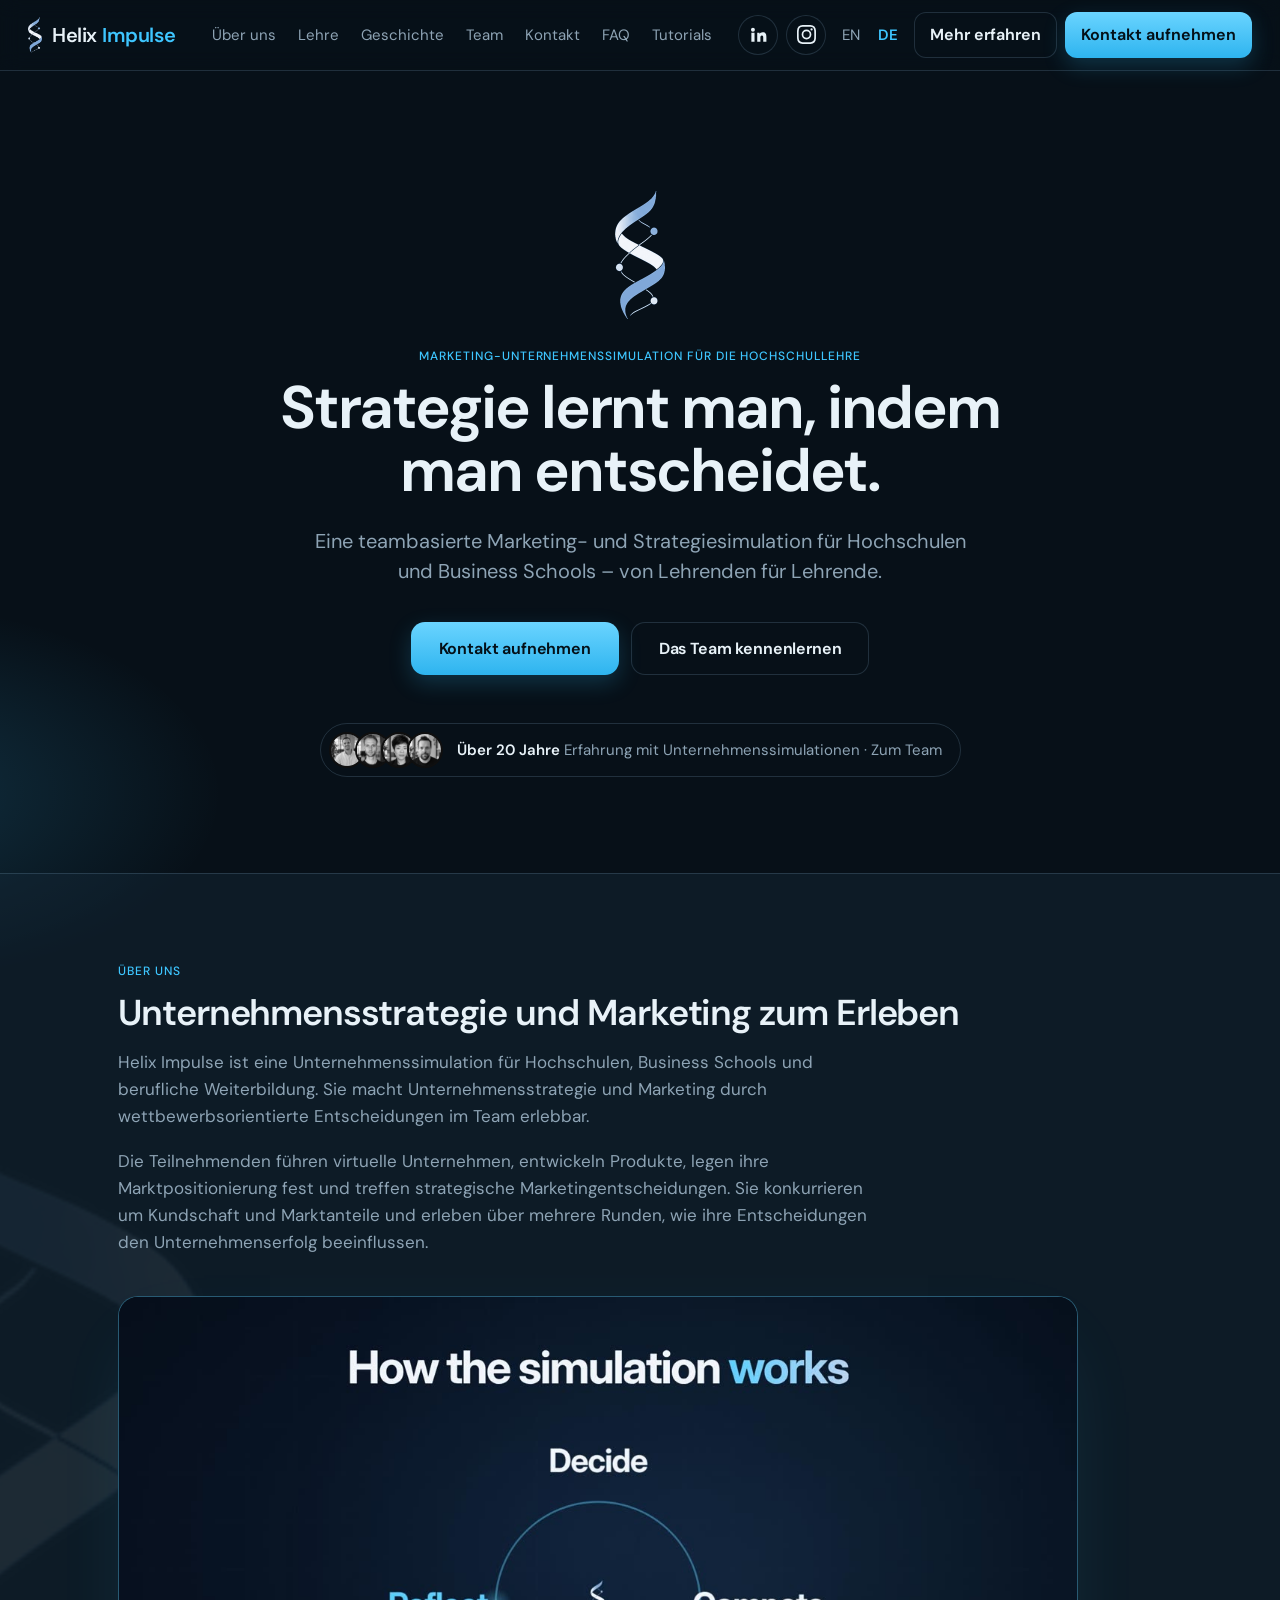
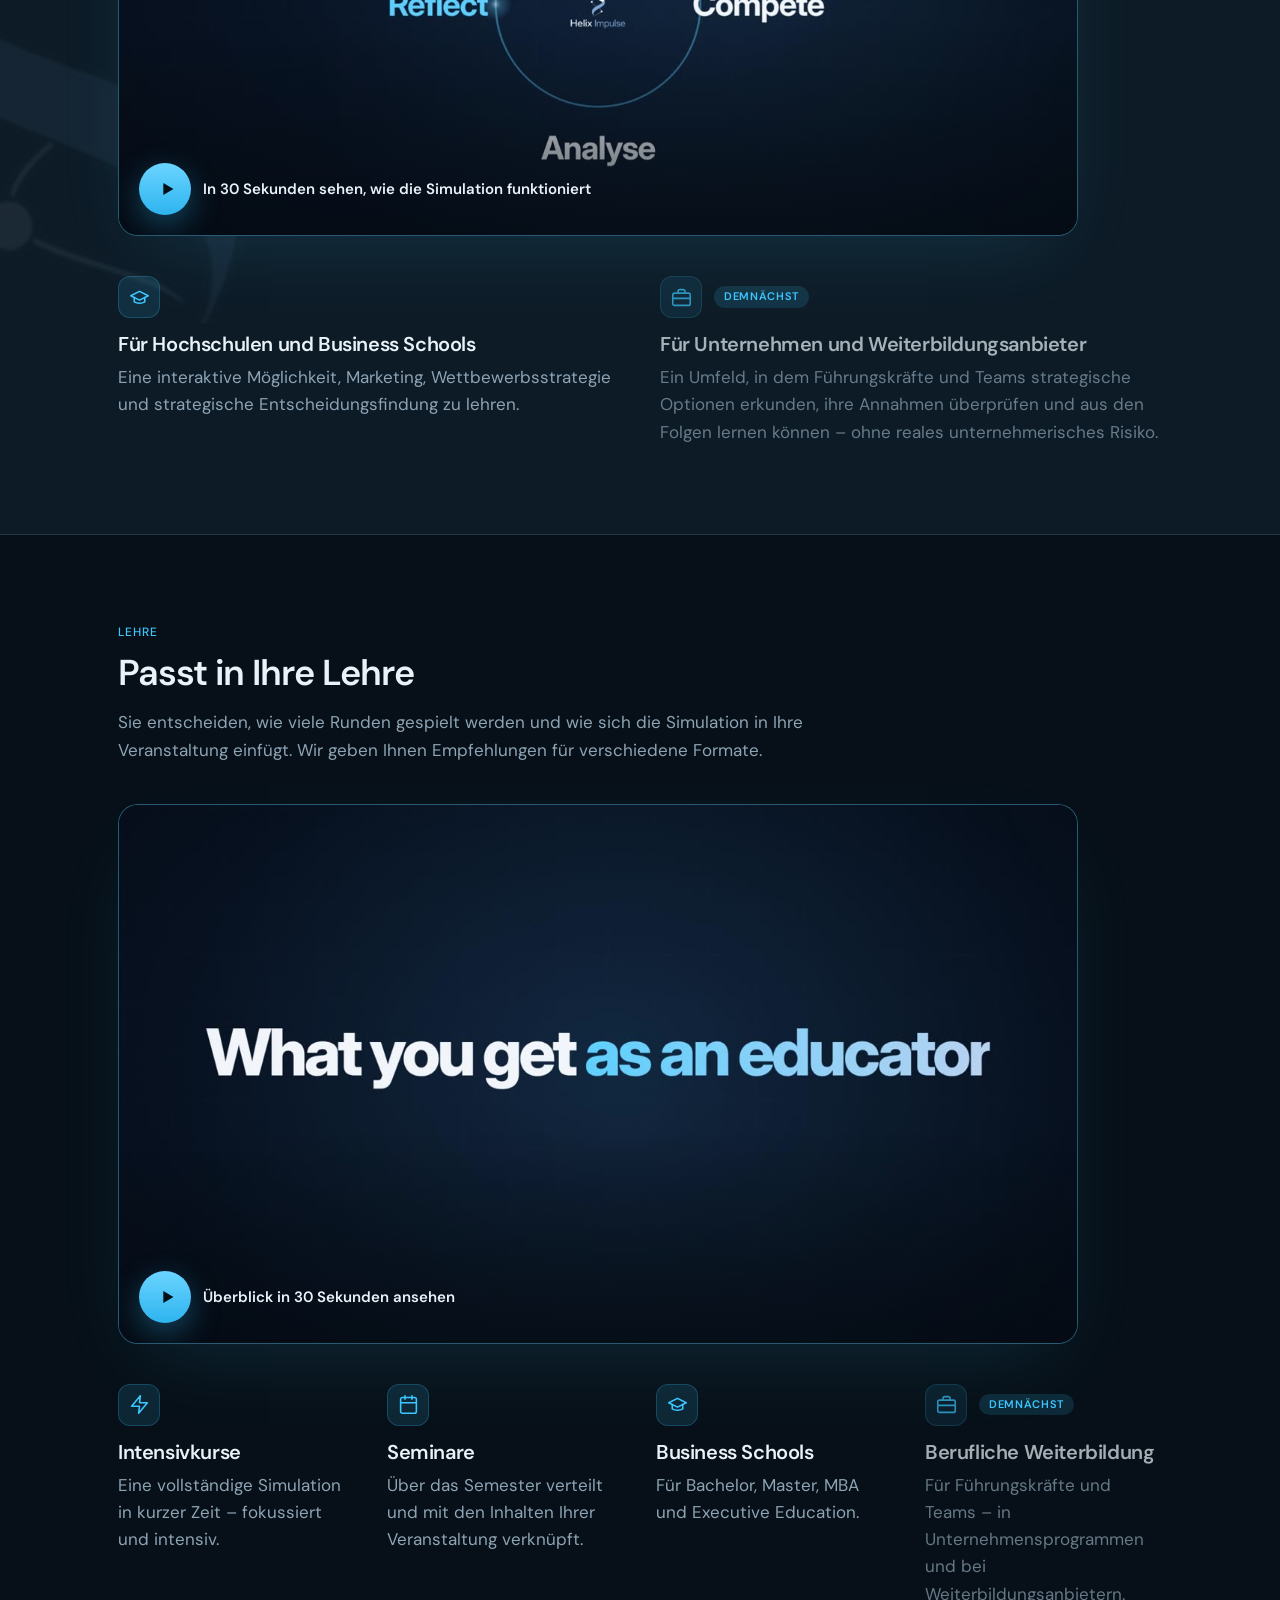
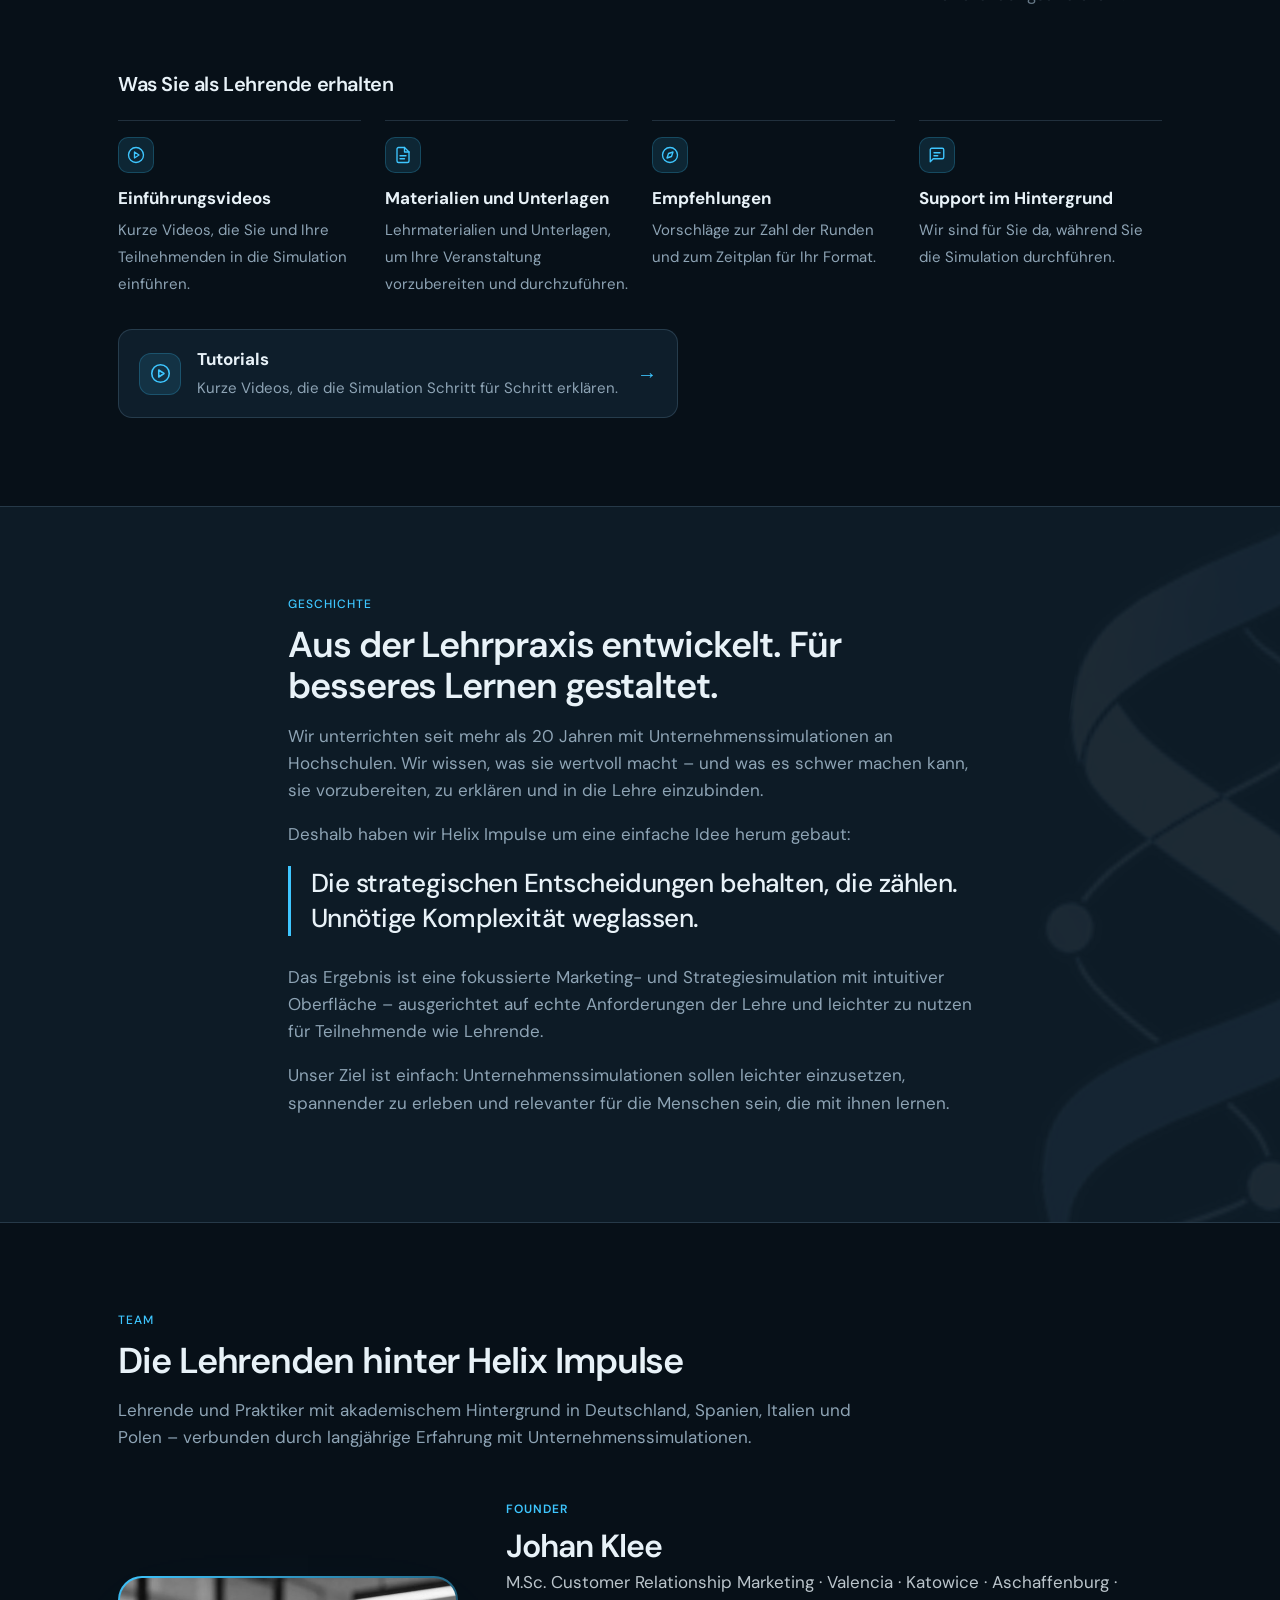
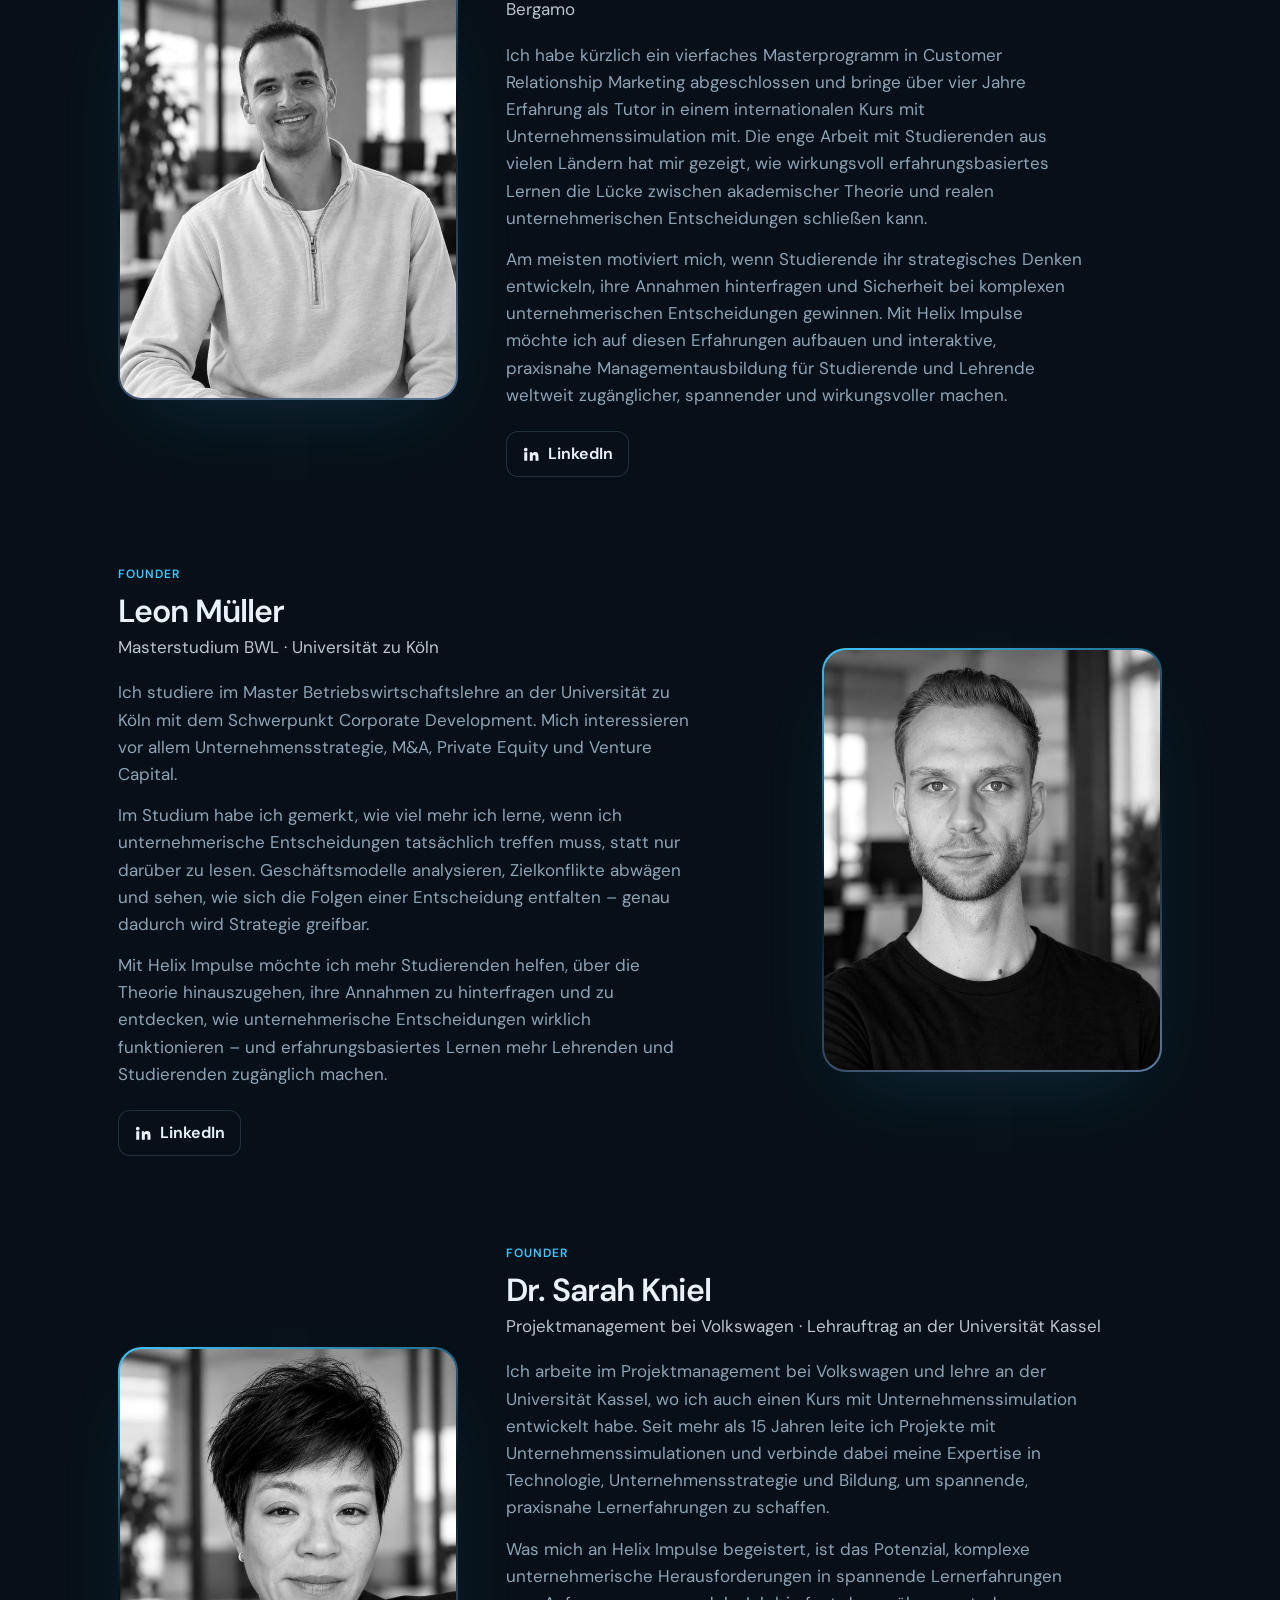
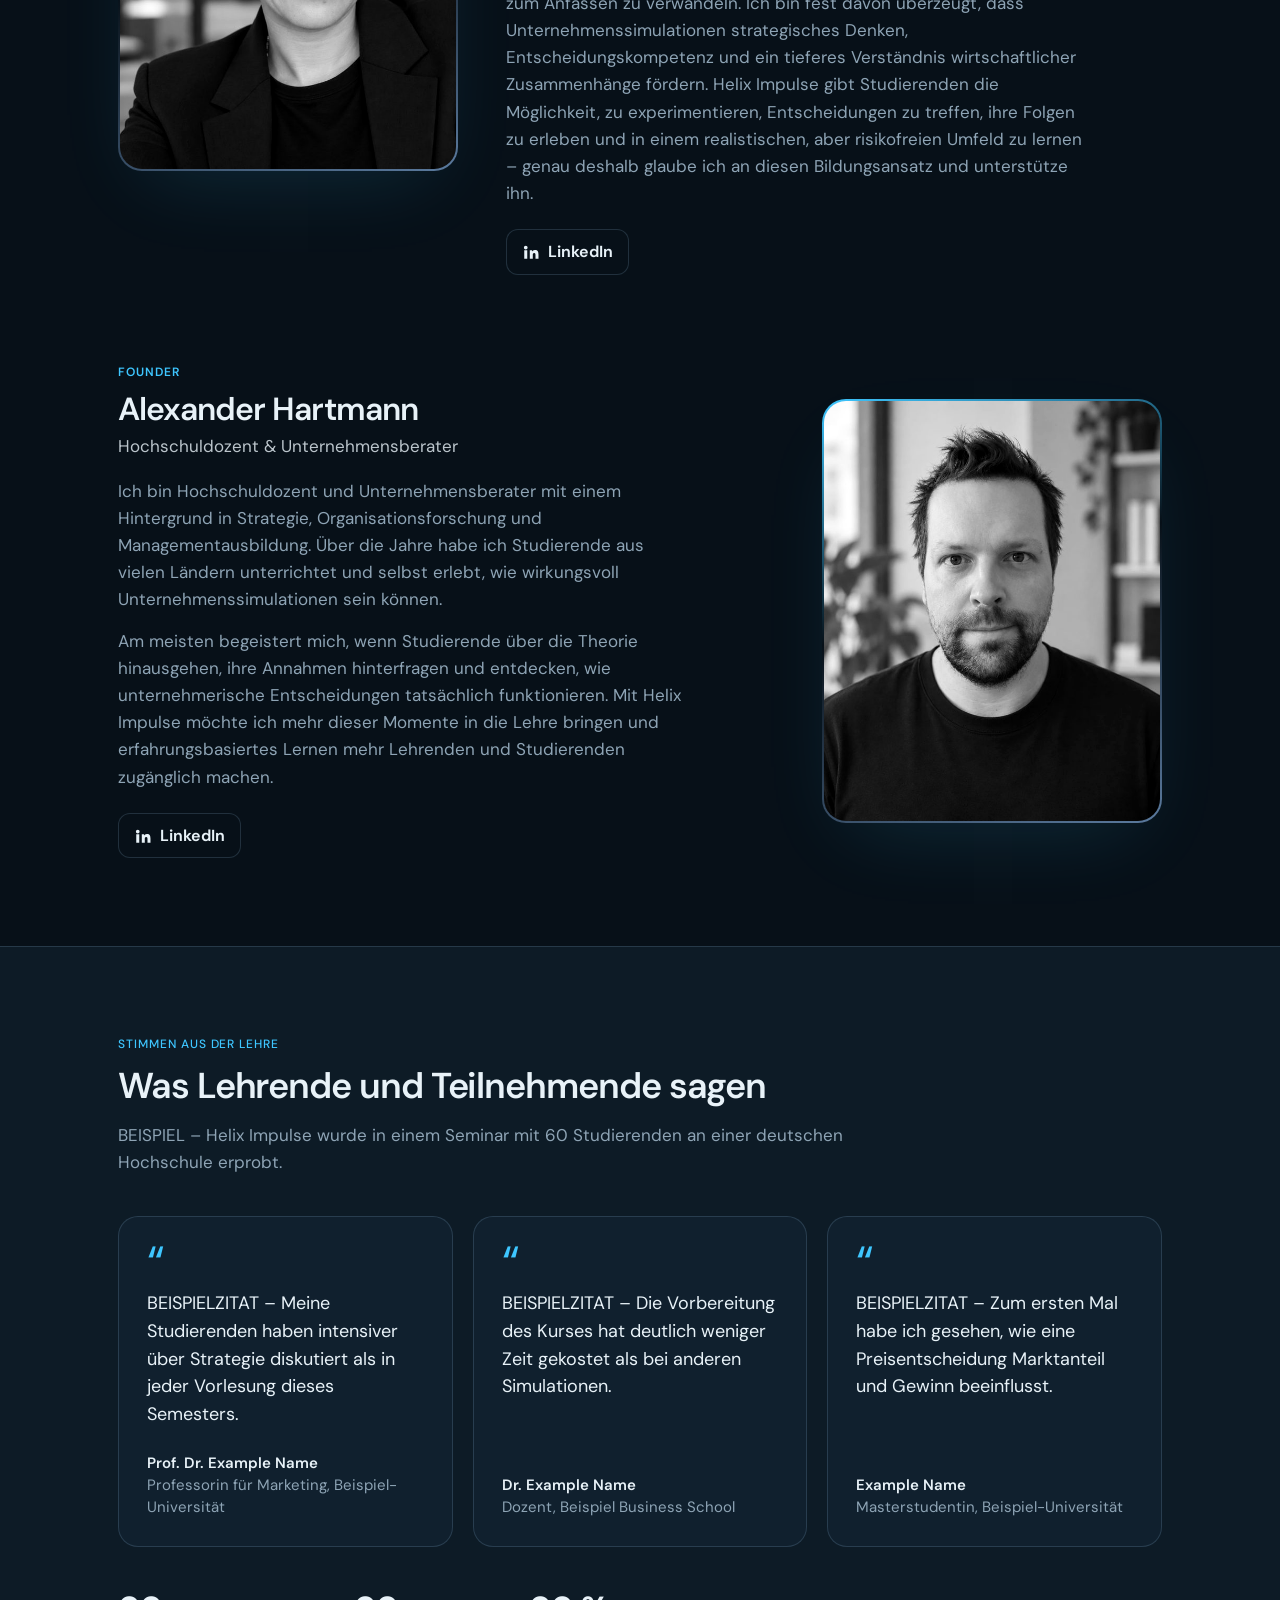
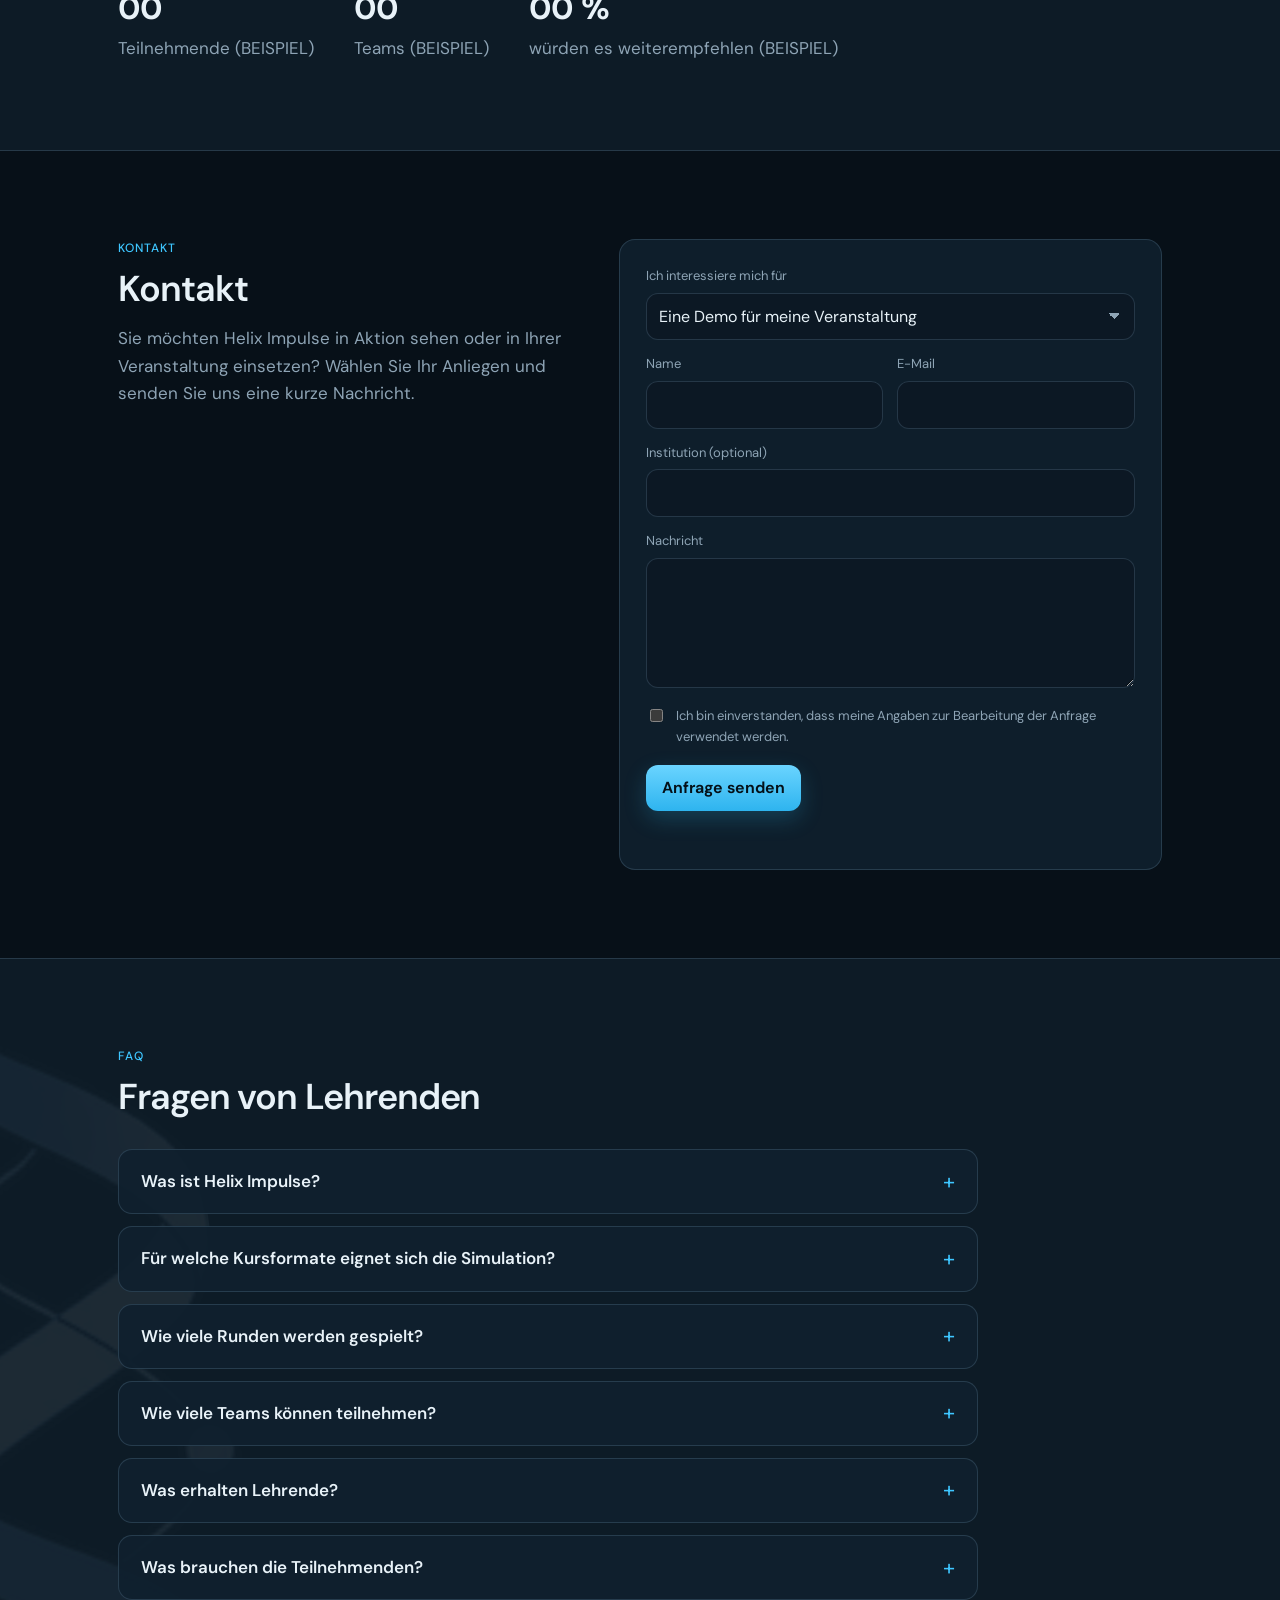
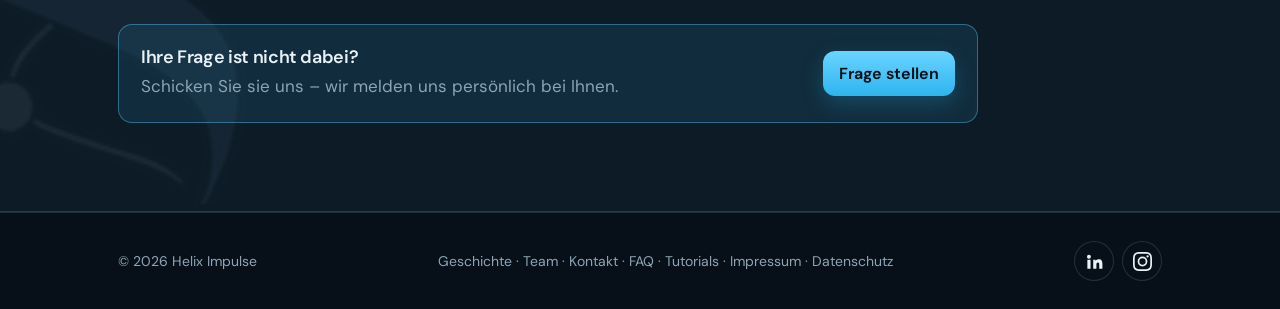
==== commit 1e371888: "Draft: testimonials section with example content (not for merge until real quotes exist) Co-Authored" ====
--- a/de/index.html
+++ b/de/index.html
@@ -86,6 +86,15 @@
     section { padding: 88px 0; }
     section h2 { font-size: 36px; line-height: 1.15; letter-spacing: -.03em; margin-bottom: 16px; }
     .muted { color: var(--muted); }
+    .voices { display: grid; grid-template-columns: repeat(3, 1fr); gap: 20px; margin-top: 40px; }
+    .voice { margin: 0; display: flex; flex-direction: column; justify-content: space-between; gap: 24px; padding: 28px; border: 1px solid var(--line); border-radius: 20px; background: var(--surf); }
+    .voice blockquote { margin: 0; font-size: 18px; line-height: 1.55; color: var(--ink); }
+    .voice blockquote::before { content: "\201C"; display: block; font-size: 48px; line-height: .8; color: var(--accent); margin-bottom: 6px; }
+    .voice figcaption { color: var(--muted); font-size: 15px; line-height: 1.45; }
+    .voice figcaption strong { display: block; color: var(--ink); font-weight: 600; }
+    .proof { display: flex; flex-wrap: wrap; gap: 12px 40px; margin-top: 36px; color: var(--muted); }
+    .proof strong { display: block; font-size: 32px; letter-spacing: -.02em; color: var(--ink); }
+    @media (max-width: 860px) { .voices { grid-template-columns: 1fr; } }
     .alt { background: color-mix(in srgb, var(--surf-2) 45%, transparent); border-top: 1px solid var(--line); border-bottom: 1px solid var(--line); }
 
     /* Hero */
@@ -624,6 +633,33 @@
     </div>
   </section>
 
+  <section id="voices" class="alt">
+    <div class="wrap">
+      <div class="tag" data-i18n="vo.tag">Stimmen aus der Lehre</div>
+      <h2 data-i18n="vo.title">Was Lehrende und Teilnehmende sagen</h2>
+      <p class="muted narrow" data-i18n="vo.intro">BEISPIEL – Helix Impulse wurde in einem Seminar mit 60 Studierenden an einer deutschen Hochschule erprobt.</p>
+      <div class="voices">
+        <figure class="voice">
+          <blockquote data-i18n="vo.q1">BEISPIELZITAT – Meine Studierenden haben intensiver über Strategie diskutiert als in jeder Vorlesung dieses Semesters.</blockquote>
+          <figcaption><strong>Prof. Dr. Example Name</strong><span data-i18n="vo.r1">Professorin für Marketing, Beispiel-Universität</span></figcaption>
+        </figure>
+        <figure class="voice">
+          <blockquote data-i18n="vo.q2">BEISPIELZITAT – Die Vorbereitung des Kurses hat deutlich weniger Zeit gekostet als bei anderen Simulationen.</blockquote>
+          <figcaption><strong>Dr. Example Name</strong><span data-i18n="vo.r2">Dozent, Beispiel Business School</span></figcaption>
+        </figure>
+        <figure class="voice">
+          <blockquote data-i18n="vo.q3">BEISPIELZITAT – Zum ersten Mal habe ich gesehen, wie eine Preisentscheidung Marktanteil und Gewinn beeinflusst.</blockquote>
+          <figcaption><strong>Example Name</strong><span data-i18n="vo.r3">Masterstudentin, Beispiel-Universität</span></figcaption>
+        </figure>
+      </div>
+      <div class="proof">
+        <div><strong>00</strong><span data-i18n="vo.s1">Teilnehmende (BEISPIEL)</span></div>
+        <div><strong>00</strong><span data-i18n="vo.s2">Teams (BEISPIEL)</span></div>
+        <div><strong>00 %</strong><span data-i18n="vo.s3">würden es weiterempfehlen (BEISPIEL)</span></div>
+      </div>
+    </div>
+  </section>
+
   <section id="contact">
     <div class="wrap contact">
       <div class="contact-info">
@@ -741,6 +777,12 @@
       'hi.p2': 'Deshalb haben wir Helix Impulse um eine einfache Idee herum gebaut:',
       'hi.quote': 'Die strategischen Entscheidungen behalten, die zählen. Unnötige Komplexität weglassen.',
       'hi.p3': 'Das Ergebnis ist eine fokussierte Marketing- und Strategiesimulation mit intuitiver Oberfläche – ausgerichtet auf echte Anforderungen der Lehre und leichter zu nutzen für Teilnehmende wie Lehrende.',
+      'vo.tag': 'Stimmen aus der Lehre', 'vo.title': 'Was Lehrende und Teilnehmende sagen',
+      'vo.intro': 'BEISPIEL – Helix Impulse wurde in einem Seminar mit 60 Studierenden an einer deutschen Hochschule erprobt.',
+      'vo.q1': 'BEISPIELZITAT – Meine Studierenden haben intensiver über Strategie diskutiert als in jeder Vorlesung dieses Semesters.', 'vo.r1': 'Professorin für Marketing, Beispiel-Universität',
+      'vo.q2': 'BEISPIELZITAT – Die Vorbereitung des Kurses hat deutlich weniger Zeit gekostet als bei anderen Simulationen.', 'vo.r2': 'Dozent, Beispiel Business School',
+      'vo.q3': 'BEISPIELZITAT – Zum ersten Mal habe ich gesehen, wie eine Preisentscheidung Marktanteil und Gewinn beeinflusst.', 'vo.r3': 'Masterstudentin, Beispiel-Universität',
+      'vo.s1': 'Teilnehmende (BEISPIEL)', 'vo.s2': 'Teams (BEISPIEL)', 'vo.s3': 'würden es weiterempfehlen (BEISPIEL)',
       'hi.p4': 'Unser Ziel ist einfach: Unternehmenssimulationen sollen leichter einzusetzen, spannender zu erleben und relevanter für die Menschen sein, die mit ihnen lernen.',
       'tm.tag': 'Team', 'tm.title': 'Die Lehrenden hinter Helix Impulse',
       'tm.intro': 'Lehrende und Praktiker mit akademischem Hintergrund in Deutschland, Spanien, Italien und Polen – verbunden durch langjährige Erfahrung mit Unternehmenssimulationen.',
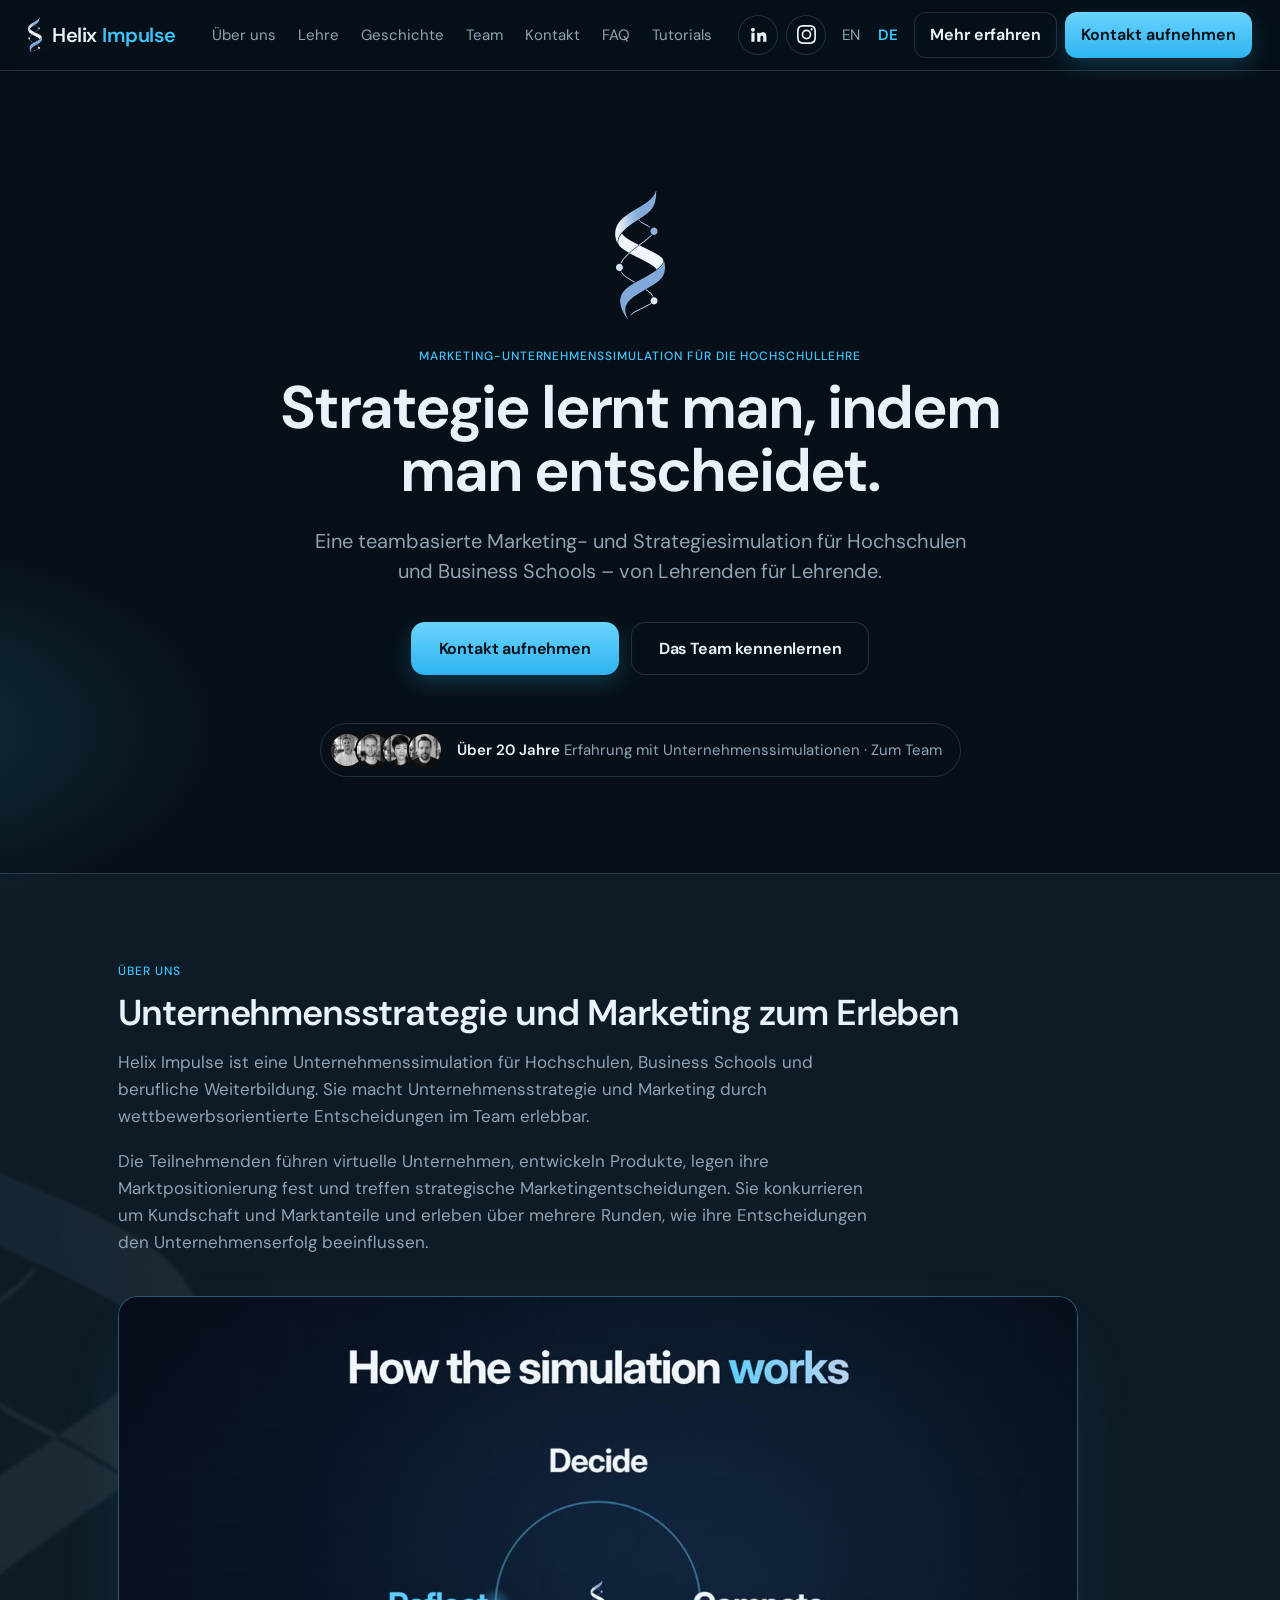
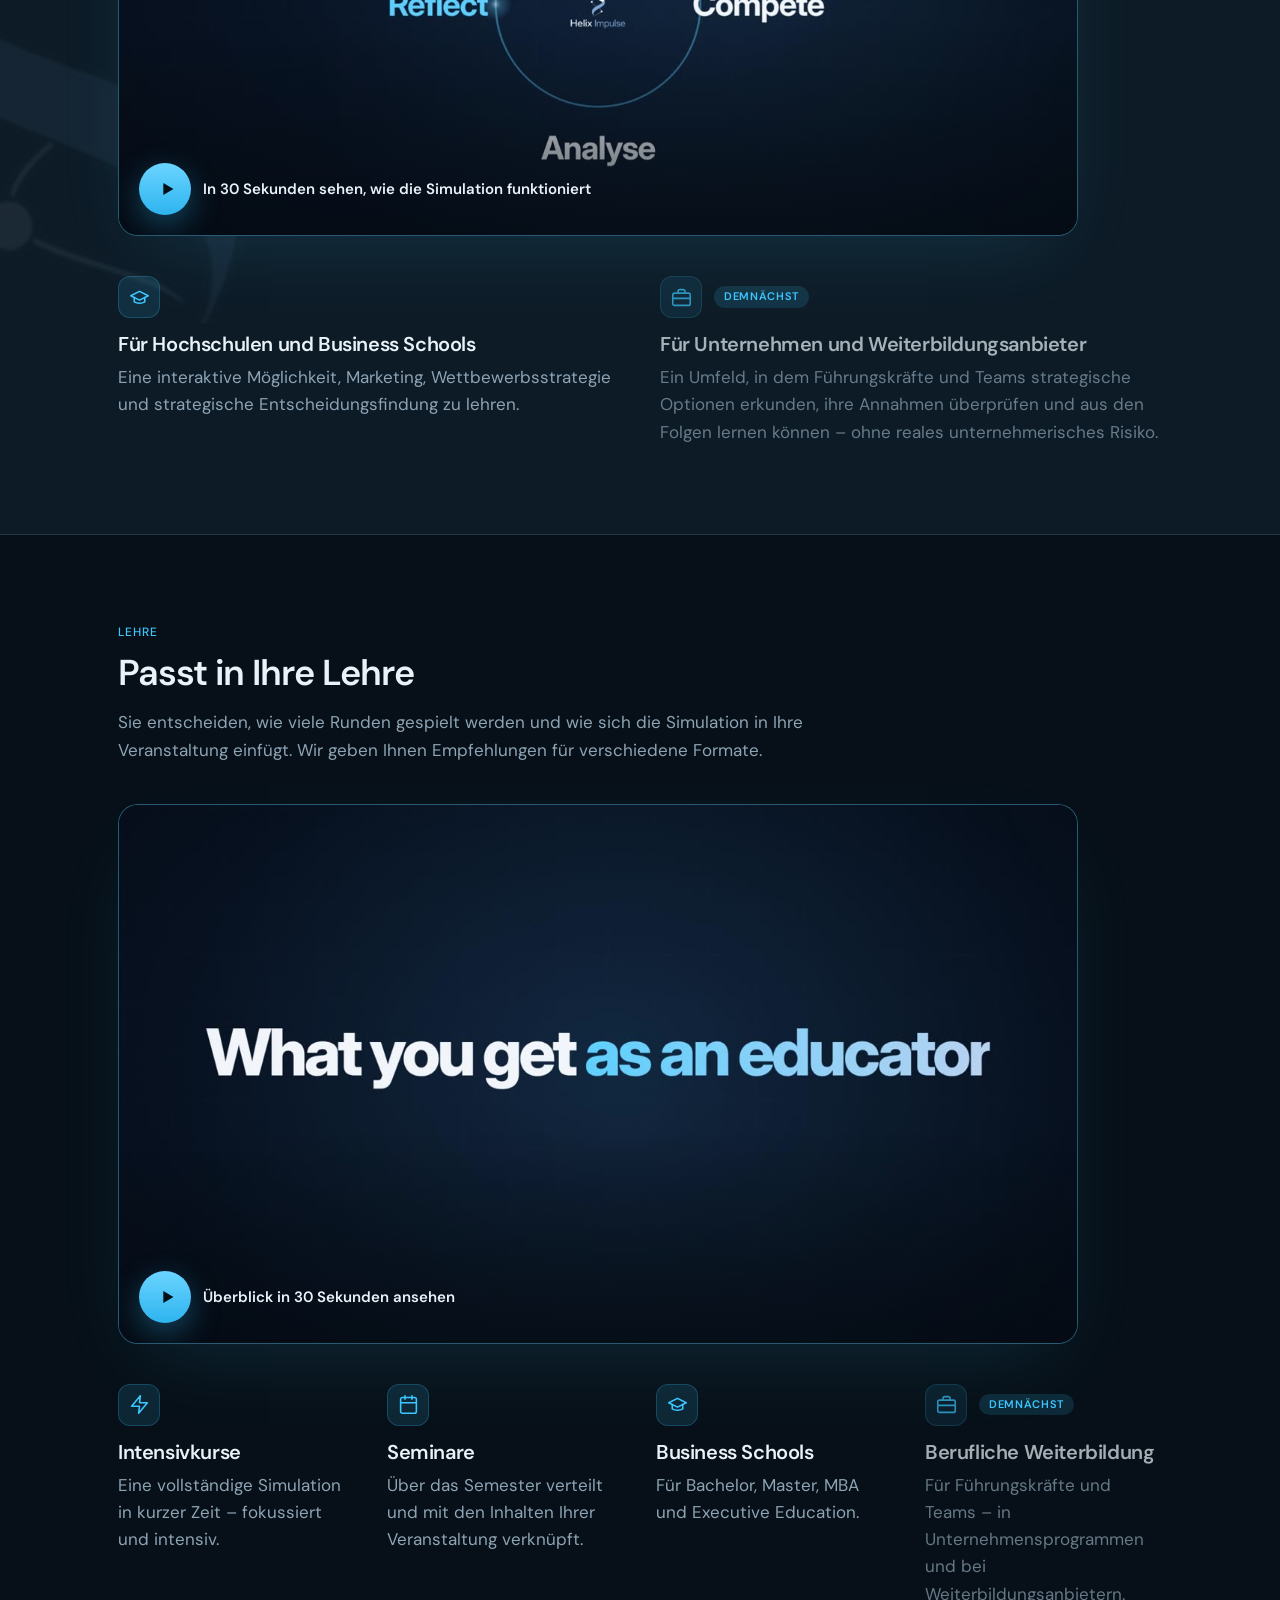
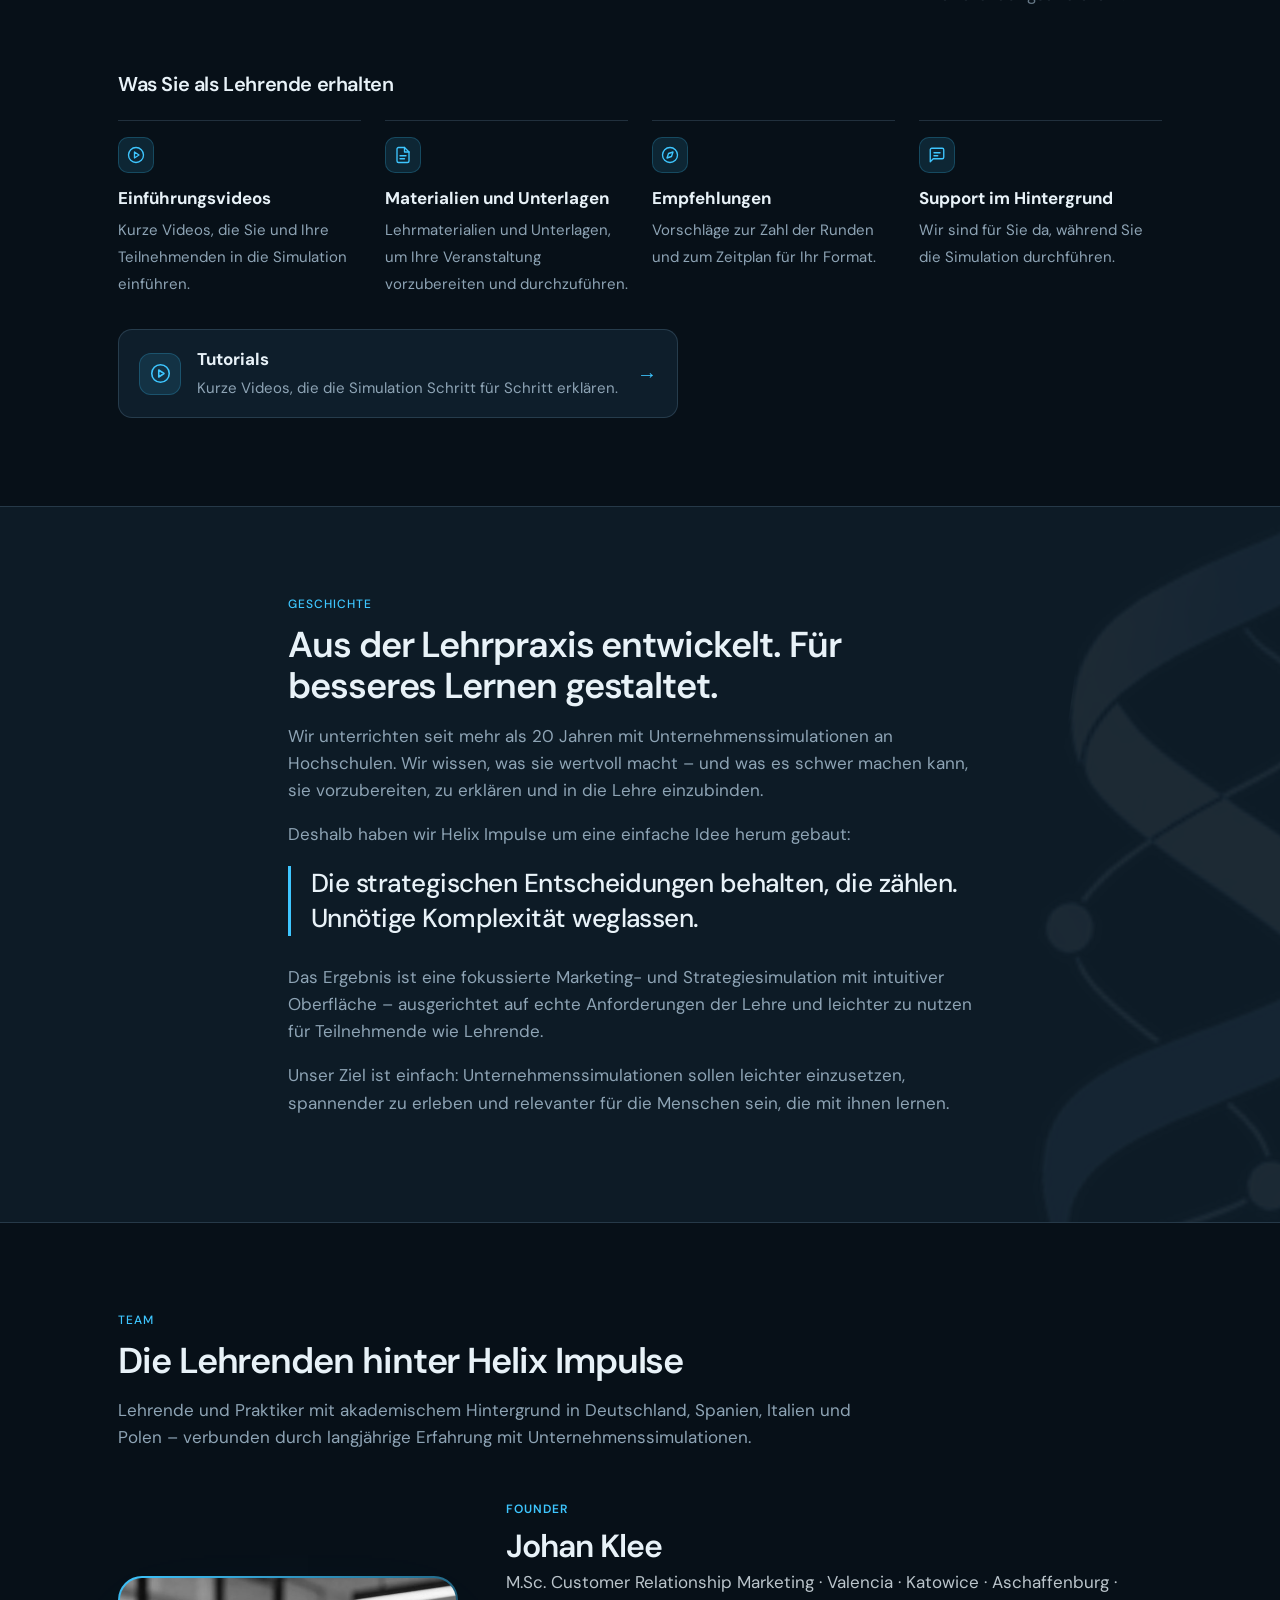
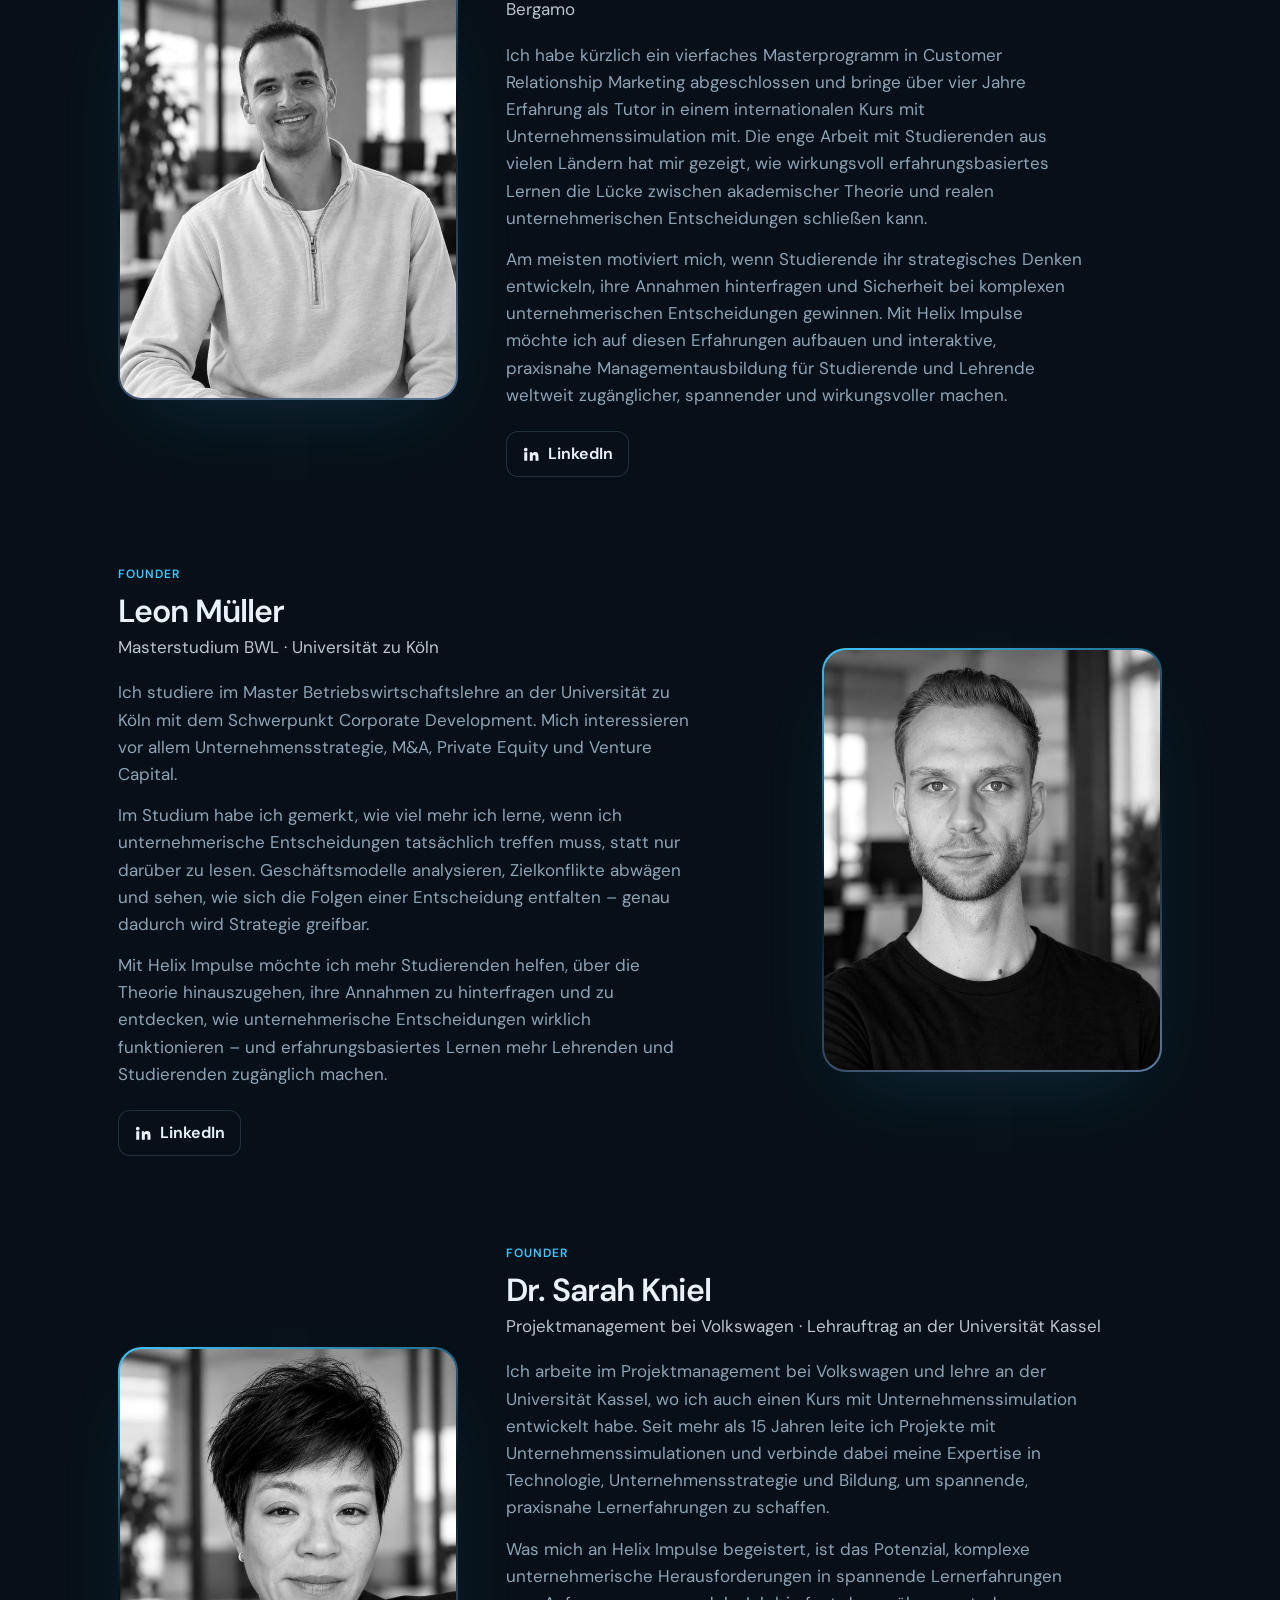
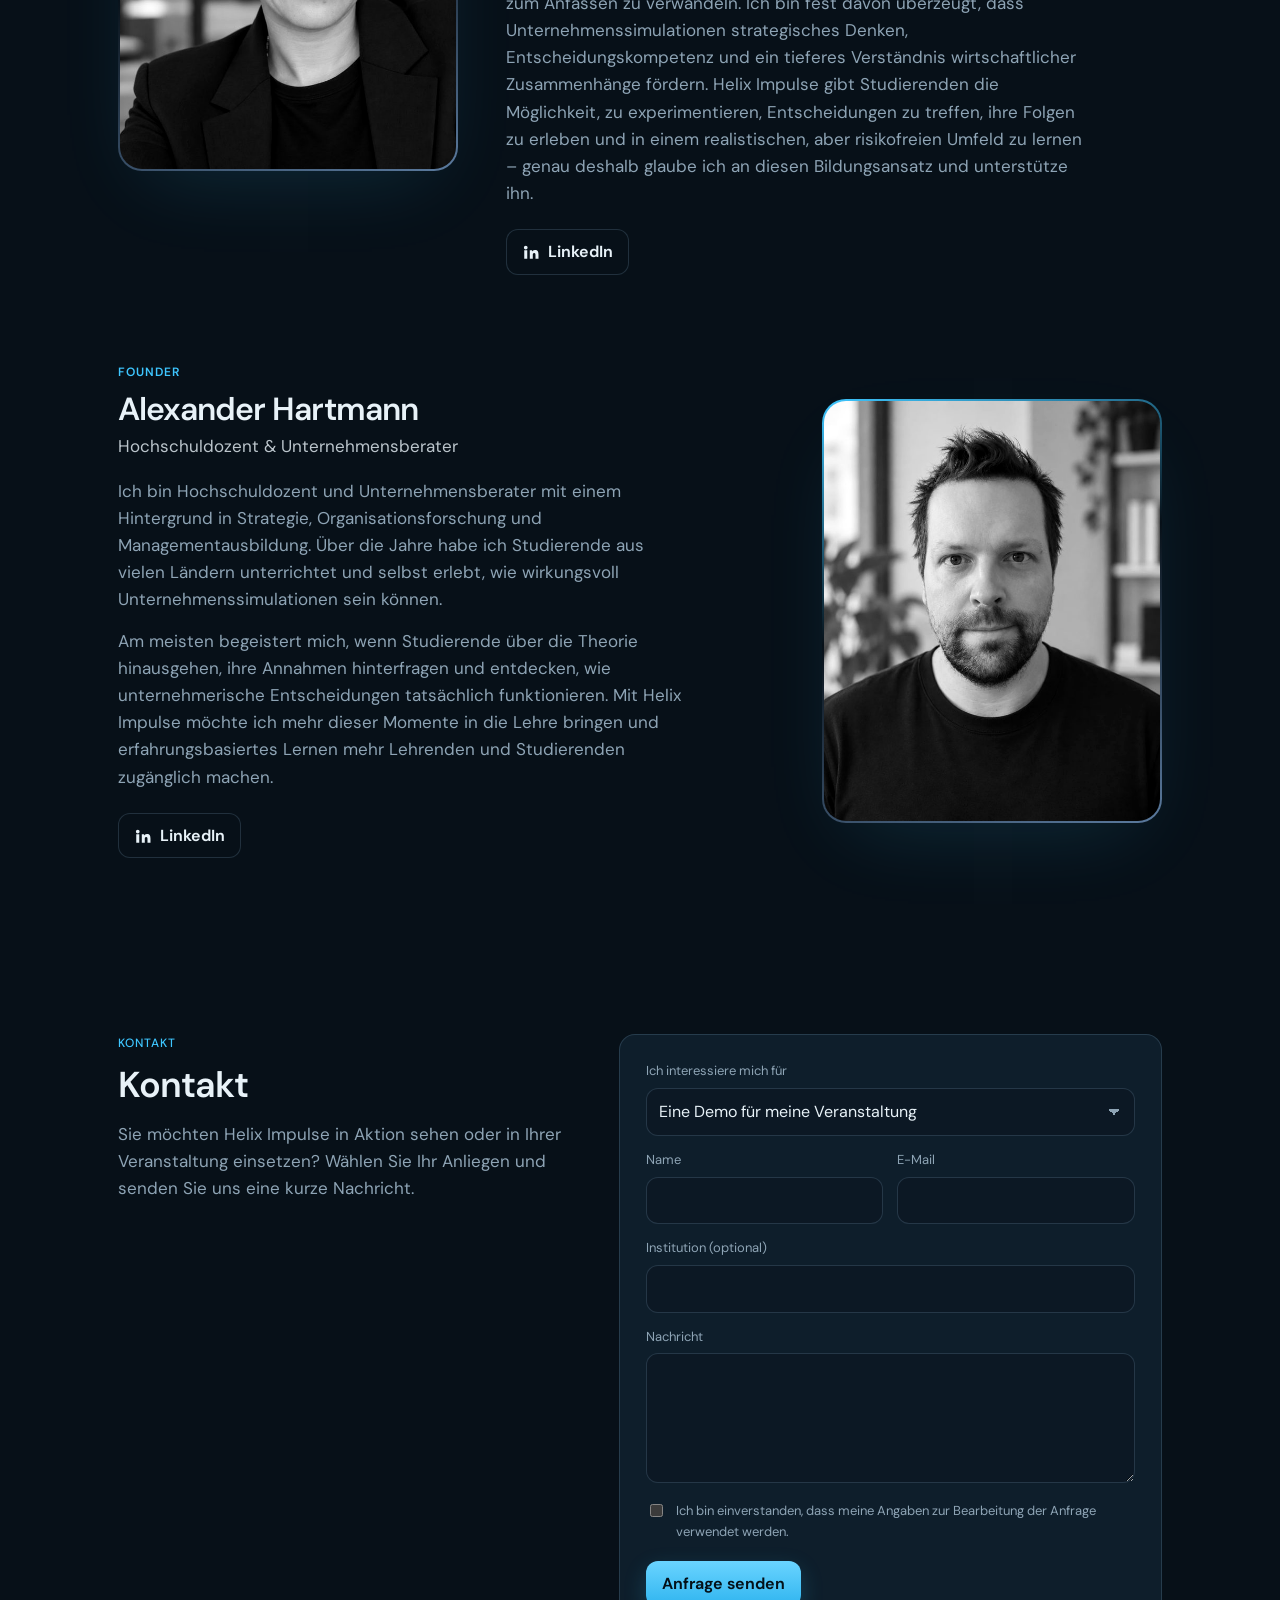
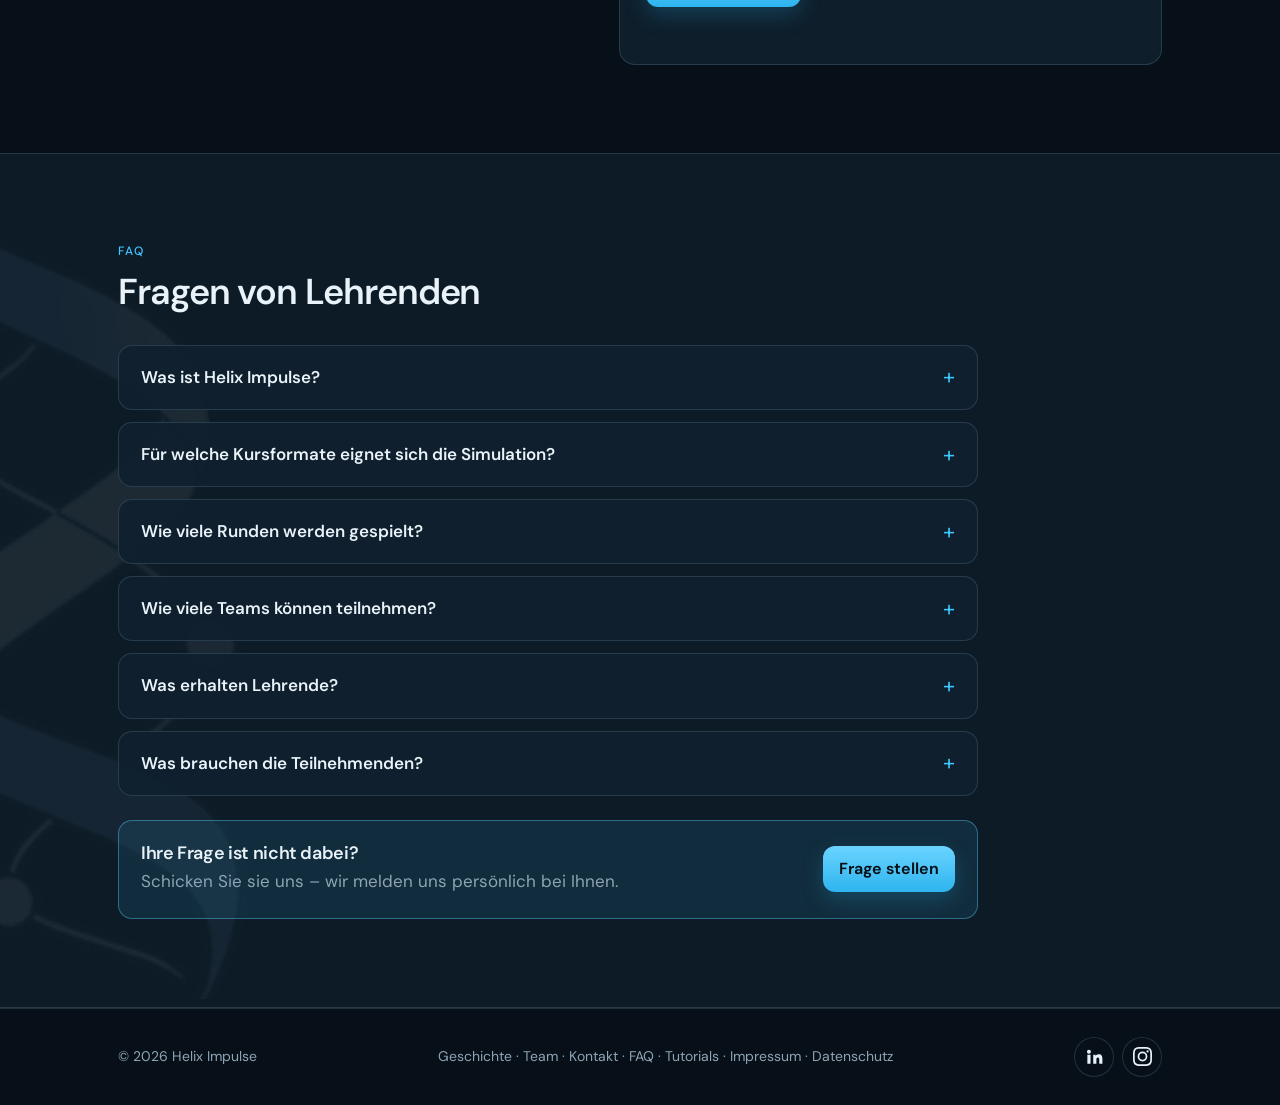
==== commit 6215ae20: "Launch prep: German home page at /de/, 404 page, automatic footer year (#27) - de/index.html generat" ====
--- a/de/index.html
+++ b/de/index.html
@@ -86,15 +86,6 @@
     section { padding: 88px 0; }
     section h2 { font-size: 36px; line-height: 1.15; letter-spacing: -.03em; margin-bottom: 16px; }
     .muted { color: var(--muted); }
-    .voices { display: grid; grid-template-columns: repeat(3, 1fr); gap: 20px; margin-top: 40px; }
-    .voice { margin: 0; display: flex; flex-direction: column; justify-content: space-between; gap: 24px; padding: 28px; border: 1px solid var(--line); border-radius: 20px; background: var(--surf); }
-    .voice blockquote { margin: 0; font-size: 18px; line-height: 1.55; color: var(--ink); }
-    .voice blockquote::before { content: "\201C"; display: block; font-size: 48px; line-height: .8; color: var(--accent); margin-bottom: 6px; }
-    .voice figcaption { color: var(--muted); font-size: 15px; line-height: 1.45; }
-    .voice figcaption strong { display: block; color: var(--ink); font-weight: 600; }
-    .proof { display: flex; flex-wrap: wrap; gap: 12px 40px; margin-top: 36px; color: var(--muted); }
-    .proof strong { display: block; font-size: 32px; letter-spacing: -.02em; color: var(--ink); }
-    @media (max-width: 860px) { .voices { grid-template-columns: 1fr; } }
     .alt { background: color-mix(in srgb, var(--surf-2) 45%, transparent); border-top: 1px solid var(--line); border-bottom: 1px solid var(--line); }
 
     /* Hero */
@@ -633,33 +624,6 @@
     </div>
   </section>
 
-  <section id="voices" class="alt">
-    <div class="wrap">
-      <div class="tag" data-i18n="vo.tag">Stimmen aus der Lehre</div>
-      <h2 data-i18n="vo.title">Was Lehrende und Teilnehmende sagen</h2>
-      <p class="muted narrow" data-i18n="vo.intro">BEISPIEL – Helix Impulse wurde in einem Seminar mit 60 Studierenden an einer deutschen Hochschule erprobt.</p>
-      <div class="voices">
-        <figure class="voice">
-          <blockquote data-i18n="vo.q1">BEISPIELZITAT – Meine Studierenden haben intensiver über Strategie diskutiert als in jeder Vorlesung dieses Semesters.</blockquote>
-          <figcaption><strong>Prof. Dr. Example Name</strong><span data-i18n="vo.r1">Professorin für Marketing, Beispiel-Universität</span></figcaption>
-        </figure>
-        <figure class="voice">
-          <blockquote data-i18n="vo.q2">BEISPIELZITAT – Die Vorbereitung des Kurses hat deutlich weniger Zeit gekostet als bei anderen Simulationen.</blockquote>
-          <figcaption><strong>Dr. Example Name</strong><span data-i18n="vo.r2">Dozent, Beispiel Business School</span></figcaption>
-        </figure>
-        <figure class="voice">
-          <blockquote data-i18n="vo.q3">BEISPIELZITAT – Zum ersten Mal habe ich gesehen, wie eine Preisentscheidung Marktanteil und Gewinn beeinflusst.</blockquote>
-          <figcaption><strong>Example Name</strong><span data-i18n="vo.r3">Masterstudentin, Beispiel-Universität</span></figcaption>
-        </figure>
-      </div>
-      <div class="proof">
-        <div><strong>00</strong><span data-i18n="vo.s1">Teilnehmende (BEISPIEL)</span></div>
-        <div><strong>00</strong><span data-i18n="vo.s2">Teams (BEISPIEL)</span></div>
-        <div><strong>00 %</strong><span data-i18n="vo.s3">würden es weiterempfehlen (BEISPIEL)</span></div>
-      </div>
-    </div>
-  </section>
-
   <section id="contact">
     <div class="wrap contact">
       <div class="contact-info">
@@ -777,12 +741,6 @@
       'hi.p2': 'Deshalb haben wir Helix Impulse um eine einfache Idee herum gebaut:',
       'hi.quote': 'Die strategischen Entscheidungen behalten, die zählen. Unnötige Komplexität weglassen.',
       'hi.p3': 'Das Ergebnis ist eine fokussierte Marketing- und Strategiesimulation mit intuitiver Oberfläche – ausgerichtet auf echte Anforderungen der Lehre und leichter zu nutzen für Teilnehmende wie Lehrende.',
-      'vo.tag': 'Stimmen aus der Lehre', 'vo.title': 'Was Lehrende und Teilnehmende sagen',
-      'vo.intro': 'BEISPIEL – Helix Impulse wurde in einem Seminar mit 60 Studierenden an einer deutschen Hochschule erprobt.',
-      'vo.q1': 'BEISPIELZITAT – Meine Studierenden haben intensiver über Strategie diskutiert als in jeder Vorlesung dieses Semesters.', 'vo.r1': 'Professorin für Marketing, Beispiel-Universität',
-      'vo.q2': 'BEISPIELZITAT – Die Vorbereitung des Kurses hat deutlich weniger Zeit gekostet als bei anderen Simulationen.', 'vo.r2': 'Dozent, Beispiel Business School',
-      'vo.q3': 'BEISPIELZITAT – Zum ersten Mal habe ich gesehen, wie eine Preisentscheidung Marktanteil und Gewinn beeinflusst.', 'vo.r3': 'Masterstudentin, Beispiel-Universität',
-      'vo.s1': 'Teilnehmende (BEISPIEL)', 'vo.s2': 'Teams (BEISPIEL)', 'vo.s3': 'würden es weiterempfehlen (BEISPIEL)',
       'hi.p4': 'Unser Ziel ist einfach: Unternehmenssimulationen sollen leichter einzusetzen, spannender zu erleben und relevanter für die Menschen sein, die mit ihnen lernen.',
       'tm.tag': 'Team', 'tm.title': 'Die Lehrenden hinter Helix Impulse',
       'tm.intro': 'Lehrende und Praktiker mit akademischem Hintergrund in Deutschland, Spanien, Italien und Polen – verbunden durch langjährige Erfahrung mit Unternehmenssimulationen.',
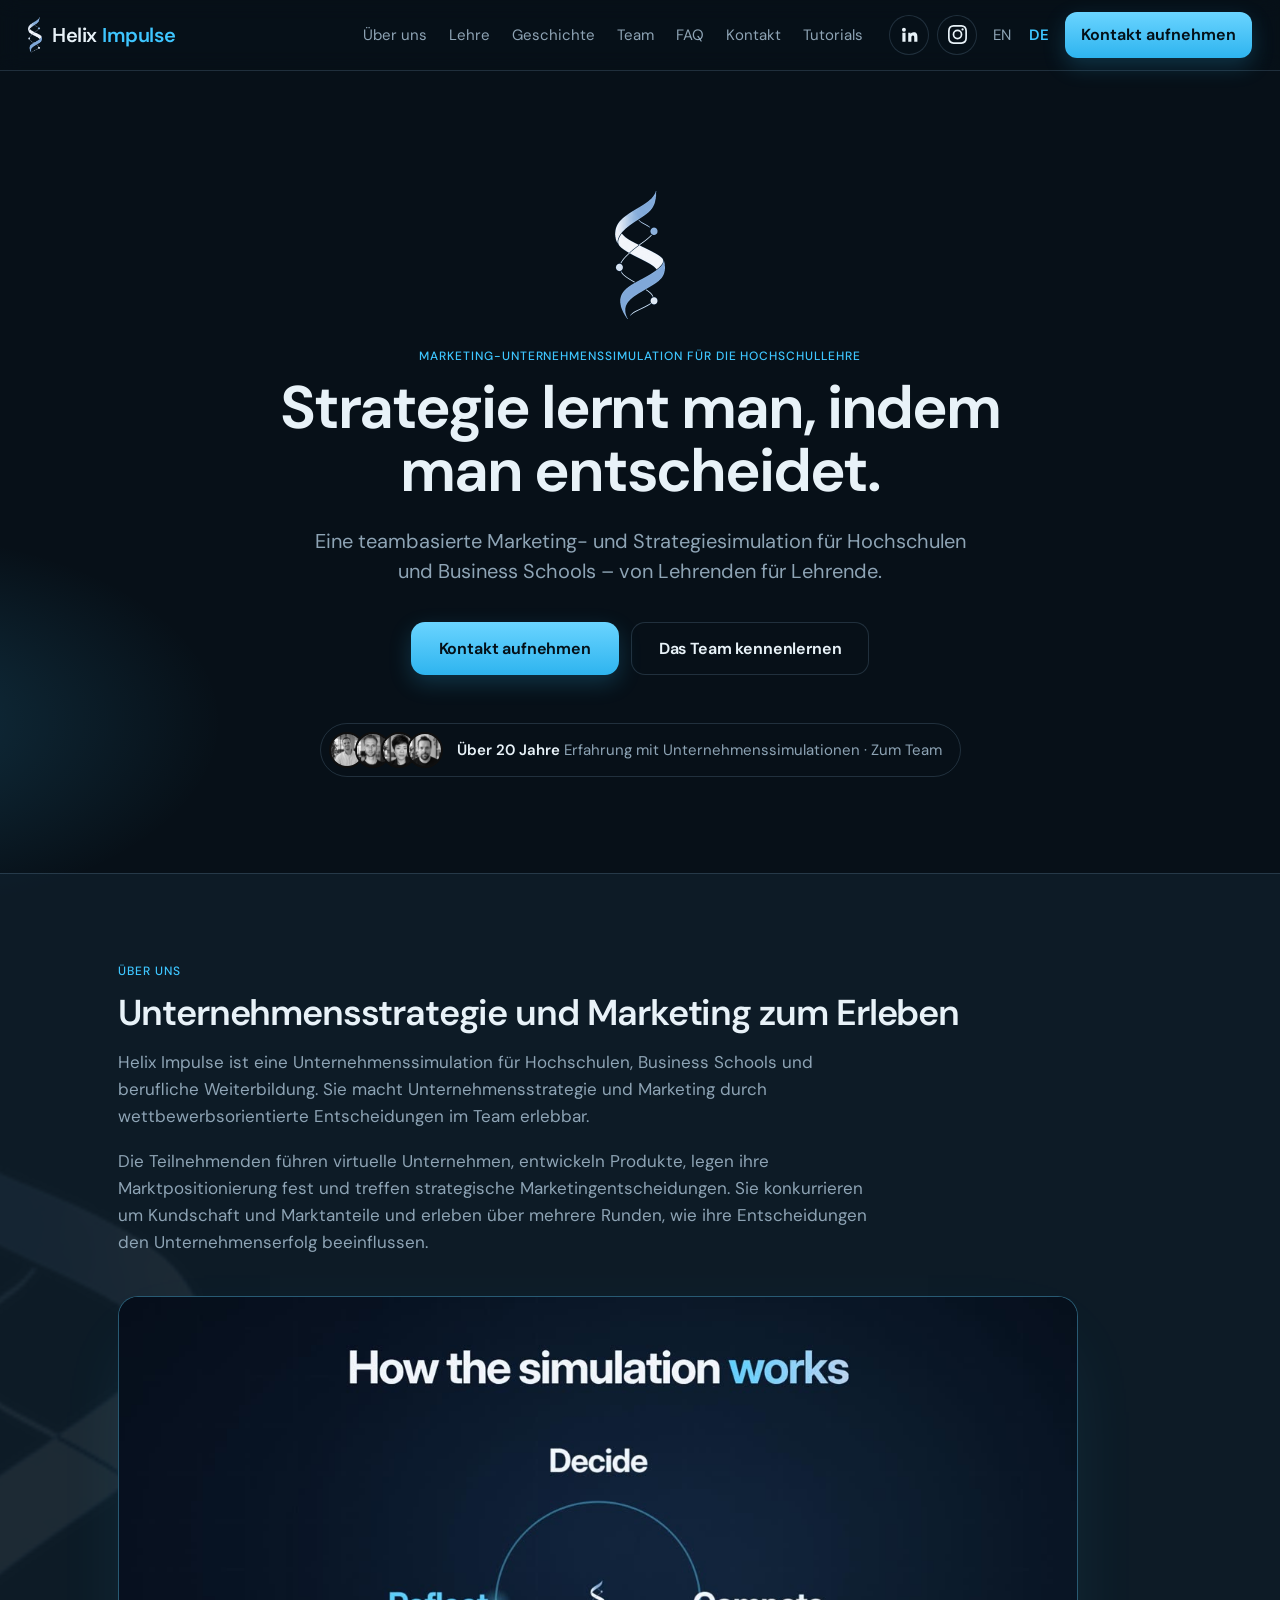
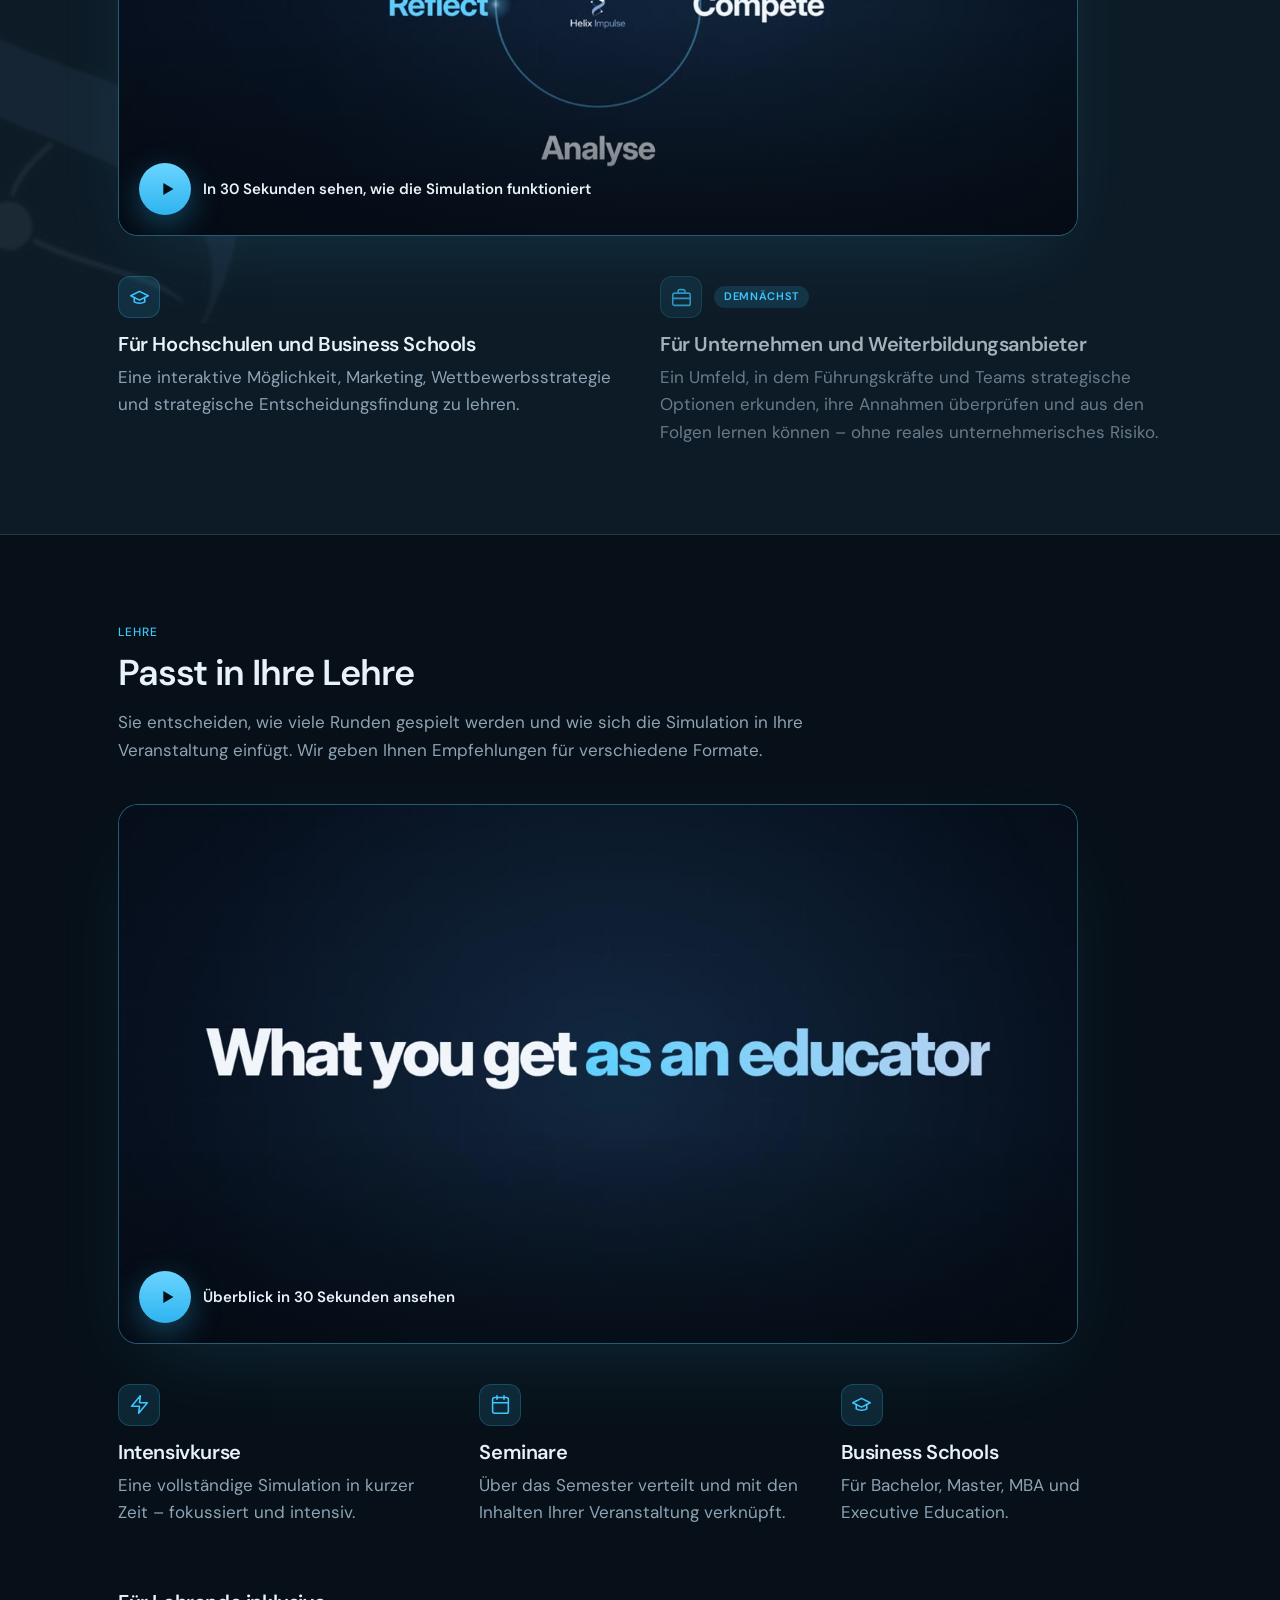
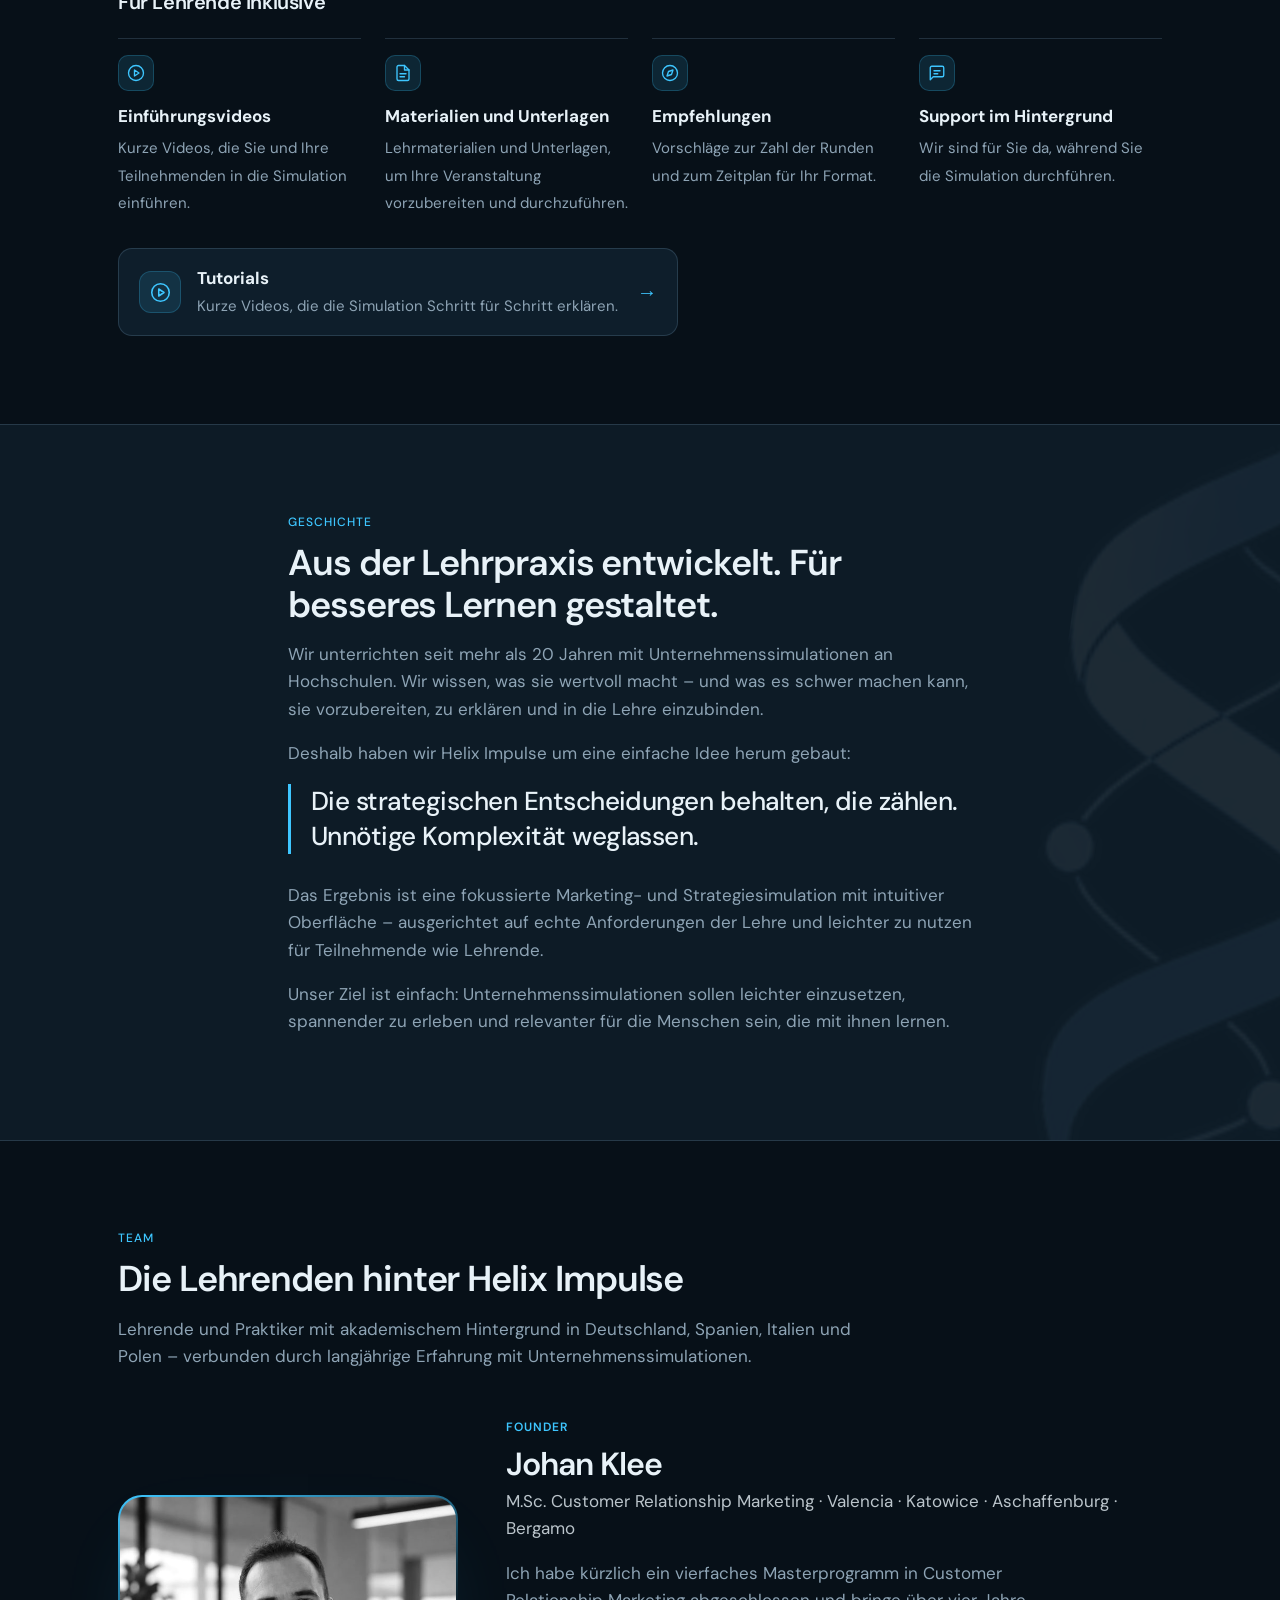
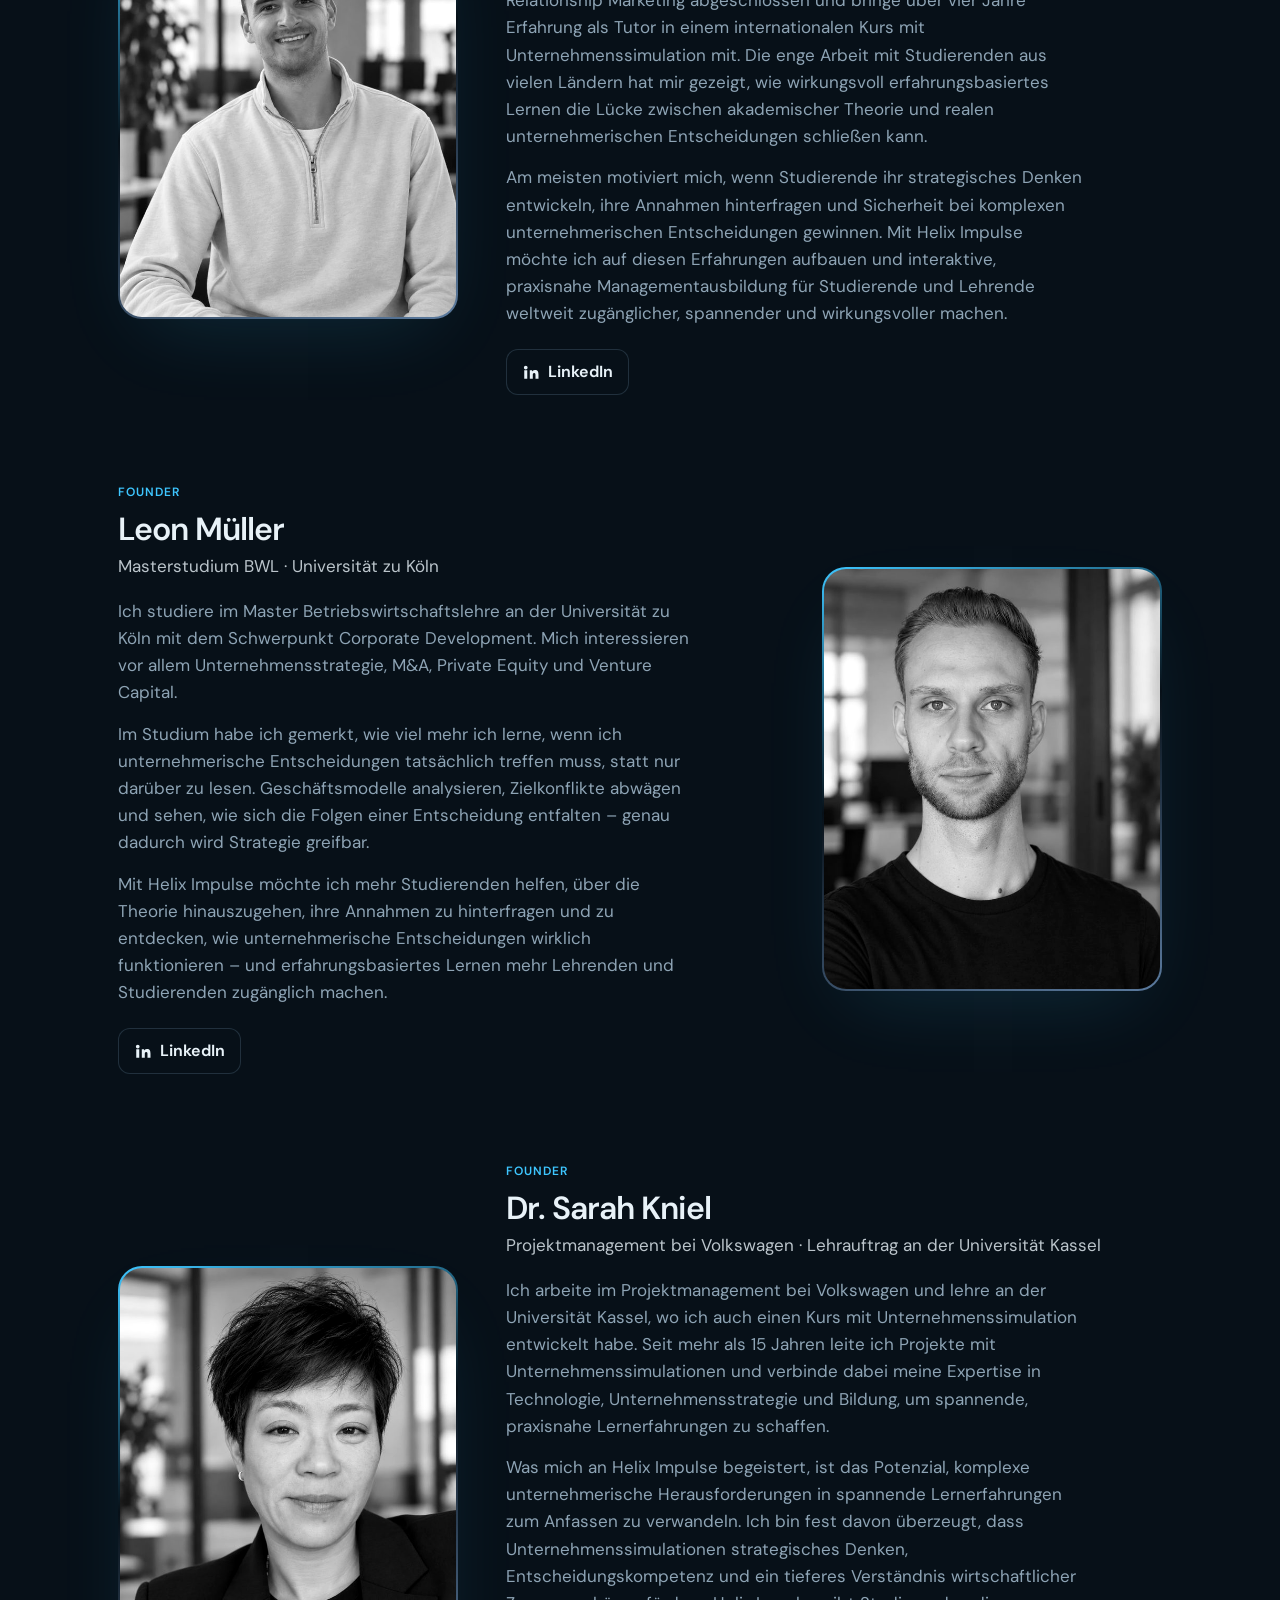
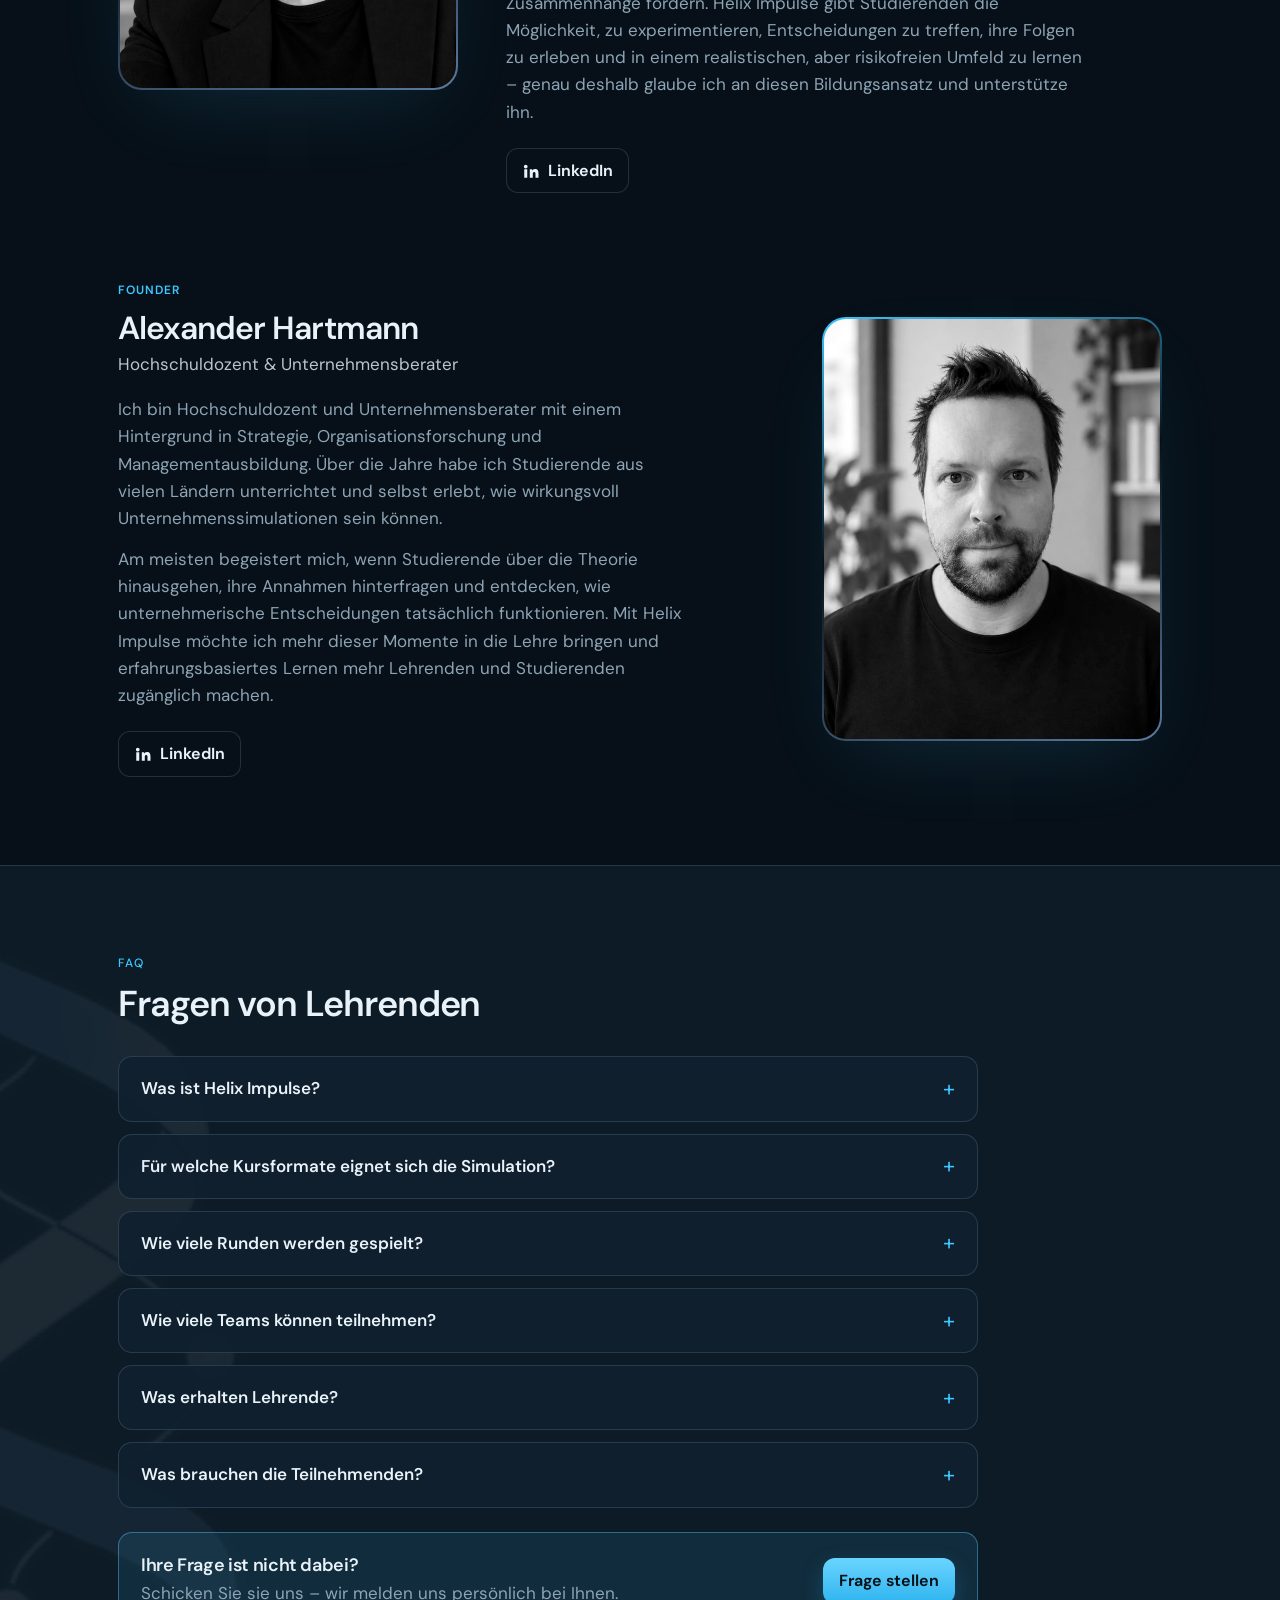
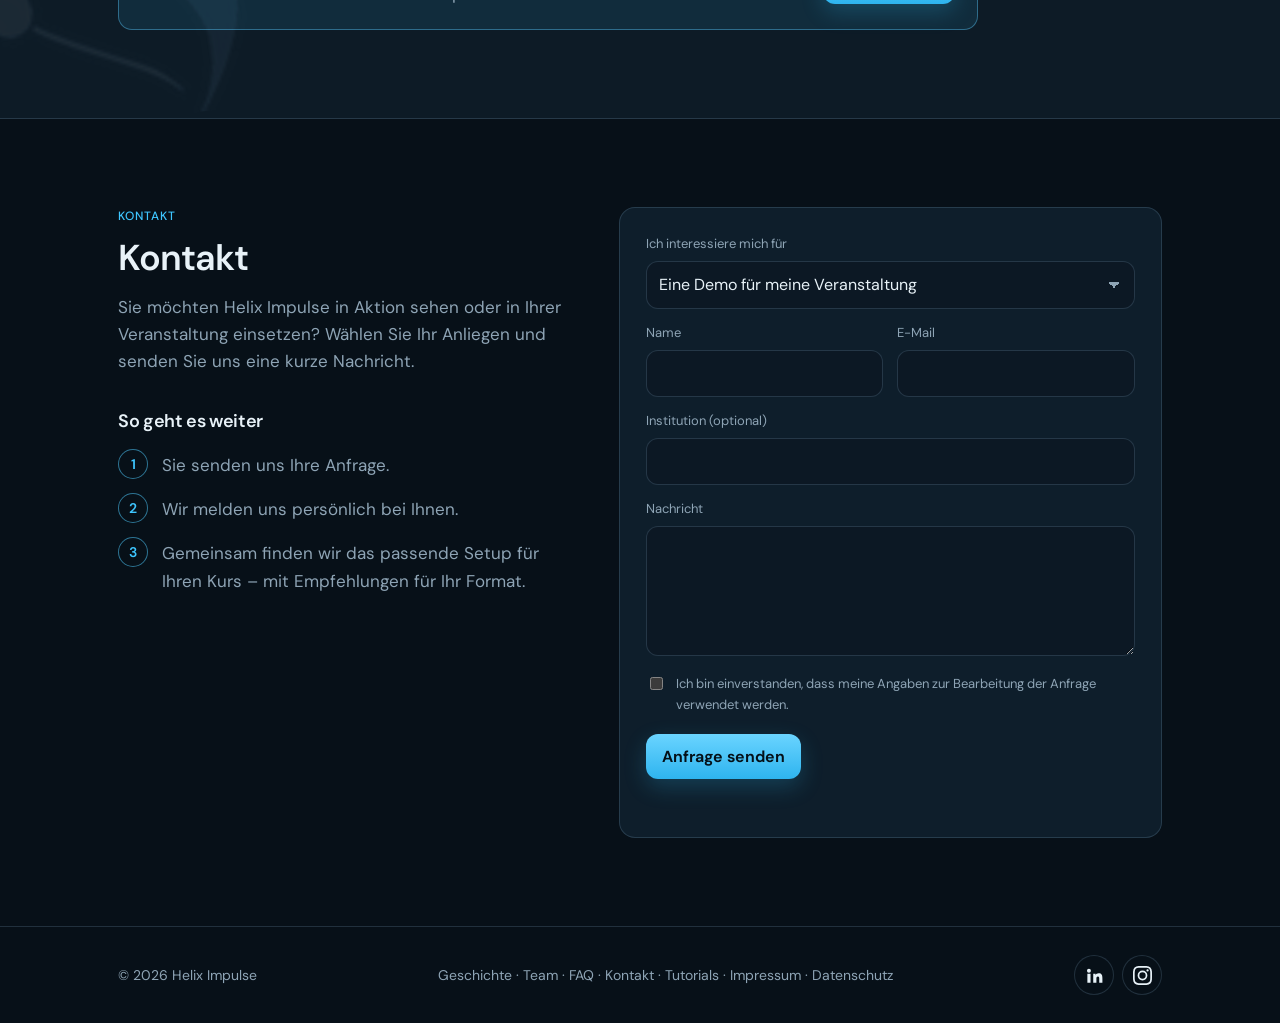
==== commit bbab19f4: "Page polish: remove duplicates, FAQ before contact, next steps by the form, slimmer top bar Co-Autho" ====
--- a/de/index.html
+++ b/de/index.html
@@ -187,6 +187,11 @@
     .faq-a p { color: var(--muted); margin: 0 0 18px; max-width: 46rem; }
     .faq-more { display: flex; align-items: center; justify-content: space-between; gap: 20px; flex-wrap: wrap; max-width: 860px; margin-top: 24px; padding: 22px; border-radius: 14px; background: color-mix(in srgb, var(--accent) 10%, transparent); border: 1px solid color-mix(in srgb, var(--accent) 30%, var(--line)); }
     .faq-more h3 { font-size: 18px; margin: 0 0 4px; }
+    .next-title { font-size: 18px; margin: 36px 0 16px; }
+    .next { list-style: none; margin: 0; padding: 0; display: grid; gap: 14px; }
+    .next li { display: flex; gap: 14px; align-items: flex-start; color: var(--muted); }
+    .next .n { flex: none; display: inline-grid; place-items: center; width: 30px; height: 30px; border-radius: 50%; font-size: 14px; font-weight: 600; color: var(--accent); box-shadow: inset 0 0 0 1px color-mix(in srgb, var(--accent) 45%, var(--line)); }
+    .next li > span:last-child { padding-top: 3px; }
     .faq-more p { color: var(--muted); margin: 0; }
 
     /* Contact */
@@ -455,8 +460,8 @@
         <a href="#teaching" data-i18n="nav.teaching">Lehre</a>
         <a href="#history" data-i18n="nav.history">Geschichte</a>
         <a href="#team" data-i18n="nav.team">Team</a>
+        <a href="#faq" data-i18n="nav.faq">FAQ</a>
         <a href="#contact" data-i18n="nav.contact">Kontakt</a>
-        <a href="#faq" data-i18n="nav.faq">FAQ</a>
         <a href="../tutorials.html" data-i18n="nav.tutorials">Tutorials</a>
       </nav>
       <span class="social top-social"><a class="soc" href="https://www.linkedin.com/company/heliximpulse/" target="_blank" rel="noopener" aria-label="Helix Impulse auf LinkedIn"><svg viewBox="0 0 24 24" aria-hidden="true"><path d="M4.98 3.5a2.5 2.5 0 1 1 0 5 2.5 2.5 0 0 1 0-5ZM3 9.75h4v11.25H3V9.75Zm6.5 0h3.83v1.54h.06c.53-1 1.84-2.06 3.79-2.06 4.05 0 4.8 2.67 4.8 6.14V21h-4v-4.98c0-1.19-.02-2.72-1.66-2.72-1.66 0-1.92 1.3-1.92 2.63V21h-4V9.75Z"></path></svg></a><a class="soc" href="https://www.instagram.com/heliximpulse/" target="_blank" rel="noopener" aria-label="Helix Impulse auf Instagram"><svg viewBox="0 0 24 24" aria-hidden="true"><path d="M12 2.2c3.2 0 3.58 0 4.85.07 3.25.15 4.77 1.69 4.92 4.92.06 1.27.07 1.65.07 4.85s0 3.58-.07 4.85c-.15 3.23-1.66 4.77-4.92 4.92-1.27.06-1.65.07-4.85.07s-3.58 0-4.85-.07c-3.26-.15-4.77-1.7-4.92-4.92C2.17 15.58 2.16 15.2 2.16 12s0-3.58.07-4.85C2.38 3.92 3.9 2.38 7.15 2.23 8.42 2.17 8.8 2.16 12 2.16ZM12 0C8.74 0 8.33 0 7.05.07 2.7.27.27 2.69.07 7.05 0 8.33 0 8.74 0 12s0 3.67.07 4.95c.2 4.36 2.62 6.78 6.98 6.98C8.33 24 8.74 24 12 24s3.67 0 4.95-.07c4.35-.2 6.78-2.62 6.98-6.98.06-1.28.07-1.69.07-4.95s0-3.67-.07-4.95C23.73 2.7 21.31.27 16.95.07 15.67 0 15.26 0 12 0Zm0 5.84a6.16 6.16 0 1 0 0 12.32 6.16 6.16 0 0 0 0-12.32ZM12 16a4 4 0 1 1 0-8 4 4 0 0 1 0 8Zm6.4-11.85a1.44 1.44 0 1 0 0 2.88 1.44 1.44 0 0 0 0-2.88Z"></path></svg></a></span>
@@ -464,7 +469,6 @@
         <button type="button" data-lang="en" aria-pressed="false">EN</button>
         <button type="button" data-lang="de" aria-pressed="true">DE</button>
       </div>
-      <a class="btn ghost topbar-cta" href="#about" data-i18n="hero.secondary">Mehr erfahren</a>
       <a class="btn topbar-contact" href="#contact"><span class="long" data-i18n="nav.cta">Kontakt aufnehmen</span><span class="short" data-i18n="nav.ctaShort">Kontakt</span></a>
       <button type="button" class="menu-toggle" aria-label="Menü" aria-expanded="false" aria-controls="mobile-menu"><span></span><span></span><span></span></button>
     </div>
@@ -473,8 +477,8 @@
       <a href="#teaching" data-i18n="nav.teaching">Lehre</a>
       <a href="#history" data-i18n="nav.history">Geschichte</a>
       <a href="#team" data-i18n="nav.team">Team</a>
+      <a href="#faq" data-i18n="nav.faq">FAQ</a>
       <a href="#contact" data-i18n="nav.contact">Kontakt</a>
-      <a href="#faq" data-i18n="nav.faq">FAQ</a>
       <a href="../tutorials.html" data-i18n="nav.tutorials">Tutorials</a>
       <span class="social"><a class="soc" href="https://www.linkedin.com/company/heliximpulse/" target="_blank" rel="noopener" aria-label="Helix Impulse auf LinkedIn"><svg viewBox="0 0 24 24" aria-hidden="true"><path d="M4.98 3.5a2.5 2.5 0 1 1 0 5 2.5 2.5 0 0 1 0-5ZM3 9.75h4v11.25H3V9.75Zm6.5 0h3.83v1.54h.06c.53-1 1.84-2.06 3.79-2.06 4.05 0 4.8 2.67 4.8 6.14V21h-4v-4.98c0-1.19-.02-2.72-1.66-2.72-1.66 0-1.92 1.3-1.92 2.63V21h-4V9.75Z"></path></svg></a><a class="soc" href="https://www.instagram.com/heliximpulse/" target="_blank" rel="noopener" aria-label="Helix Impulse auf Instagram"><svg viewBox="0 0 24 24" aria-hidden="true"><path d="M12 2.2c3.2 0 3.58 0 4.85.07 3.25.15 4.77 1.69 4.92 4.92.06 1.27.07 1.65.07 4.85s0 3.58-.07 4.85c-.15 3.23-1.66 4.77-4.92 4.92-1.27.06-1.65.07-4.85.07s-3.58 0-4.85-.07c-3.26-.15-4.77-1.7-4.92-4.92C2.17 15.58 2.16 15.2 2.16 12s0-3.58.07-4.85C2.38 3.92 3.9 2.38 7.15 2.23 8.42 2.17 8.8 2.16 12 2.16ZM12 0C8.74 0 8.33 0 7.05.07 2.7.27.27 2.69.07 7.05 0 8.33 0 8.74 0 12s0 3.67.07 4.95c.2 4.36 2.62 6.78 6.98 6.98C8.33 24 8.74 24 12 24s3.67 0 4.95-.07c4.35-.2 6.78-2.62 6.98-6.98.06-1.28.07-1.69.07-4.95s0-3.67-.07-4.95C23.73 2.7 21.31.27 16.95.07 15.67 0 15.26 0 12 0Zm0 5.84a6.16 6.16 0 1 0 0 12.32 6.16 6.16 0 0 0 0-12.32ZM12 16a4 4 0 1 1 0-8 4 4 0 0 1 0 8Zm6.4-11.85a1.44 1.44 0 1 0 0 2.88 1.44 1.44 0 0 0 0-2.88Z"></path></svg></a></span>
       <a class="btn" href="#contact" data-i18n="hero.cta">Kontakt aufnehmen</a>
@@ -535,14 +539,13 @@
           <button type="button" class="video-play" aria-label="Video abspielen"><svg viewBox="0 0 24 24" aria-hidden="true"><path d="M8 5.5v13l11-6.5-11-6.5Z"></path></svg><span data-i18n="vid.play">Überblick in 30 Sekunden ansehen</span></button>
         </div>
       </figure>
-      <div class="cols four">
+      <div class="cols">
         <div><span class="ico" aria-hidden="true"><svg viewBox="0 0 24 24"><path d="M13 2 3 14h9l-1 8 10-12h-9l1-8Z"></path></svg></span><h3 data-i18n="te.1t">Intensivkurse</h3><p data-i18n="te.1p">Eine vollständige Simulation in kurzer Zeit – fokussiert und intensiv.</p></div>
         <div><span class="ico" aria-hidden="true"><svg viewBox="0 0 24 24"><rect x="3" y="4" width="18" height="18" rx="2"></rect><path d="M16 2v4M8 2v4M3 10h18"></path></svg></span><h3 data-i18n="te.2t">Seminare</h3><p data-i18n="te.2p">Über das Semester verteilt und mit den Inhalten Ihrer Veranstaltung verknüpft.</p></div>
         <div><span class="ico" aria-hidden="true"><svg viewBox="0 0 24 24"><path d="M22 10 12 5 2 10l10 5 10-5Z"></path><path d="M6 12v5c3 2 9 2 12 0v-5"></path></svg></span><h3 data-i18n="te.3t">Business Schools</h3><p data-i18n="te.3p">Für Bachelor, Master, MBA und Executive Education.</p></div>
-        <div class="upcoming"><span class="soon" data-i18n="soon">Demnächst</span><span class="ico" aria-hidden="true"><svg viewBox="0 0 24 24"><rect x="2" y="7" width="20" height="14" rx="2"></rect><path d="M16 7V5a2 2 0 0 0-2-2h-4a2 2 0 0 0-2 2v2M2 13h20"></path></svg></span><h3 data-i18n="te.4t">Berufliche Weiterbildung</h3><p data-i18n="te.4p">Für Führungskräfte und Teams – in Unternehmensprogrammen und bei Weiterbildungsanbietern.</p></div>
       </div>
 
-      <h3 class="sub" data-i18n="te.getTitle">Was Sie als Lehrende erhalten</h3>
+      <h3 class="sub" data-i18n="te.getTitle">Für Lehrende inklusive</h3>
       <ul class="get">
         <li><span class="ico" aria-hidden="true"><svg viewBox="0 0 24 24"><circle cx="12" cy="12" r="10"></circle><path d="m10 8 6 4-6 4V8Z"></path></svg></span><strong data-i18n="te.g1t">Einführungsvideos</strong><span data-i18n="te.g1p">Kurze Videos, die Sie und Ihre Teilnehmenden in die Simulation einführen.</span></li>
         <li><span class="ico" aria-hidden="true"><svg viewBox="0 0 24 24"><path d="M14 2H6a2 2 0 0 0-2 2v16a2 2 0 0 0 2 2h12a2 2 0 0 0 2-2V8Z"></path><path d="M14 2v6h6M8 13h8M8 17h6"></path></svg></span><strong data-i18n="te.g2t">Materialien und Unterlagen</strong><span data-i18n="te.g2p">Lehrmaterialien und Unterlagen, um Ihre Veranstaltung vorzubereiten und durchzuführen.</span></li>
@@ -624,37 +627,6 @@
     </div>
   </section>
 
-  <section id="contact">
-    <div class="wrap contact">
-      <div class="contact-info">
-        <div class="tag" data-i18n="ct.tag">Kontakt</div>
-        <h2 data-i18n="ct.title">Kontakt</h2>
-        <p class="muted" data-i18n="ct.intro">Sie möchten Helix Impulse in Aktion sehen oder in Ihrer Veranstaltung einsetzen? Wählen Sie Ihr Anliegen und senden Sie uns eine kurze Nachricht.</p>
-      </div>
-      <form id="contact-form" novalidate="">
-        <label style="margin-top:0"><span data-i18n="f.type">Ich interessiere mich für</span>
-          <select class="input" name="type">
-            <option value="Demo for a course" data-i18n="f.t1">Eine Demo für meine Veranstaltung</option>
-            <option value="License" data-i18n="f.t4">Eine Lizenz für meine Institution</option>
-            <option value="General question" data-i18n="f.t2">Eine allgemeine Frage</option>
-            <option value="Professional training" data-i18n="f.t3">Berufliche Weiterbildung (demnächst)</option>
-          </select>
-        </label>
-        <div class="pair">
-          <label><span data-i18n="f.name">Name</span><input class="input" name="name" autocomplete="name" required=""></label>
-          <label><span data-i18n="f.email">E-Mail</span><input class="input" name="email" type="email" autocomplete="email" required=""></label>
-        </div>
-        <label><span data-i18n="f.org">Institution (optional)</span><input class="input" name="org" autocomplete="organization"></label>
-        <label><span data-i18n="f.msg">Nachricht</span><textarea name="message" required=""></textarea></label>
-        <input type="text" name="botcheck" class="honey" tabindex="-1" autocomplete="off" aria-hidden="true">
-        <label class="check"><input type="checkbox" name="consent" required=""><span data-i18n="f.consent">Ich bin einverstanden, dass meine Angaben zur Bearbeitung der Anfrage verwendet werden.</span></label>
-        <div style="margin-top:14px"><button class="btn" type="submit" data-i18n="f.submit">Anfrage senden</button></div>
-        <p class="note" id="form-note" role="status"></p>
-      </form>
-    </div>
-  </section>
-
-
   <section id="faq" class="alt">
     <div class="wrap">
       <div class="tag" data-i18n="faq.tag">FAQ</div>
@@ -695,10 +667,47 @@
     </div>
   </section>
 
+  <section id="contact">
+    <div class="wrap contact">
+      <div class="contact-info">
+        <div class="tag" data-i18n="ct.tag">Kontakt</div>
+        <h2 data-i18n="ct.title">Kontakt</h2>
+        <p class="muted" data-i18n="ct.intro">Sie möchten Helix Impulse in Aktion sehen oder in Ihrer Veranstaltung einsetzen? Wählen Sie Ihr Anliegen und senden Sie uns eine kurze Nachricht.</p>
+        <h3 class="next-title" data-i18n="ct.nextTitle">So geht es weiter</h3>
+        <ol class="next">
+          <li><span class="n">1</span><span data-i18n="ct.n1">Sie senden uns Ihre Anfrage.</span></li>
+          <li><span class="n">2</span><span data-i18n="ct.n2">Wir melden uns persönlich bei Ihnen.</span></li>
+          <li><span class="n">3</span><span data-i18n="ct.n3">Gemeinsam finden wir das passende Setup für Ihren Kurs – mit Empfehlungen für Ihr Format.</span></li>
+        </ol>
+      </div>
+      <form id="contact-form" novalidate="">
+        <label style="margin-top:0"><span data-i18n="f.type">Ich interessiere mich für</span>
+          <select class="input" name="type">
+            <option value="Demo for a course" data-i18n="f.t1">Eine Demo für meine Veranstaltung</option>
+            <option value="License" data-i18n="f.t4">Eine Lizenz für meine Institution</option>
+            <option value="General question" data-i18n="f.t2">Eine allgemeine Frage</option>
+            <option value="Professional training" data-i18n="f.t3">Berufliche Weiterbildung (demnächst)</option>
+          </select>
+        </label>
+        <div class="pair">
+          <label><span data-i18n="f.name">Name</span><input class="input" name="name" autocomplete="name" required=""></label>
+          <label><span data-i18n="f.email">E-Mail</span><input class="input" name="email" type="email" autocomplete="email" required=""></label>
+        </div>
+        <label><span data-i18n="f.org">Institution (optional)</span><input class="input" name="org" autocomplete="organization"></label>
+        <label><span data-i18n="f.msg">Nachricht</span><textarea name="message" required=""></textarea></label>
+        <input type="text" name="botcheck" class="honey" tabindex="-1" autocomplete="off" aria-hidden="true">
+        <label class="check"><input type="checkbox" name="consent" required=""><span data-i18n="f.consent">Ich bin einverstanden, dass meine Angaben zur Bearbeitung der Anfrage verwendet werden.</span></label>
+        <div style="margin-top:14px"><button class="btn" type="submit" data-i18n="f.submit">Anfrage senden</button></div>
+        <p class="note" id="form-note" role="status"></p>
+      </form>
+    </div>
+  </section>
+
+
   <footer>
     <div class="wrap">
       <span>© <span id="y"></span> Helix Impulse</span>
-      <span><a href="#history" data-i18n="nav.history">Geschichte</a> · <a href="#team" data-i18n="nav.team">Team</a> · <a href="#contact" data-i18n="nav.contact">Kontakt</a> · <a href="#faq" data-i18n="nav.faq">FAQ</a> · <a href="../tutorials.html" data-i18n="nav.tutorials">Tutorials</a> · <a href="../impressum.html" data-i18n="ft.imprint">Impressum</a> · <a href="../datenschutz.html" data-i18n="ft.privacy">Datenschutz</a></span>
+      <span><a href="#history" data-i18n="nav.history">Geschichte</a> · <a href="#team" data-i18n="nav.team">Team</a> · <a href="#faq" data-i18n="nav.faq">FAQ</a> · <a href="#contact" data-i18n="nav.contact">Kontakt</a> · <a href="../tutorials.html" data-i18n="nav.tutorials">Tutorials</a> · <a href="../impressum.html" data-i18n="ft.imprint">Impressum</a> · <a href="../datenschutz.html" data-i18n="ft.privacy">Datenschutz</a></span>
 
       <span class="social"><a href="https://www.linkedin.com/company/heliximpulse/" target="_blank" rel="noopener" aria-label="Helix Impulse auf LinkedIn"><svg viewBox="0 0 24 24" aria-hidden="true"><path d="M4.98 3.5a2.5 2.5 0 1 1 0 5 2.5 2.5 0 0 1 0-5ZM3 9.75h4v11.25H3V9.75Zm6.5 0h3.83v1.54h.06c.53-1 1.84-2.06 3.79-2.06 4.05 0 4.8 2.67 4.8 6.14V21h-4v-4.98c0-1.19-.02-2.72-1.66-2.72-1.66 0-1.92 1.3-1.92 2.63V21h-4V9.75Z"></path></svg></a><a href="https://www.instagram.com/heliximpulse/" target="_blank" rel="noopener" aria-label="Helix Impulse auf Instagram"><svg viewBox="0 0 24 24" aria-hidden="true"><path d="M12 2.2c3.2 0 3.58 0 4.85.07 3.25.15 4.77 1.69 4.92 4.92.06 1.27.07 1.65.07 4.85s0 3.58-.07 4.85c-.15 3.23-1.66 4.77-4.92 4.92-1.27.06-1.65.07-4.85.07s-3.58 0-4.85-.07c-3.26-.15-4.77-1.7-4.92-4.92C2.17 15.58 2.16 15.2 2.16 12s0-3.58.07-4.85C2.38 3.92 3.9 2.38 7.15 2.23 8.42 2.17 8.8 2.16 12 2.16ZM12 0C8.74 0 8.33 0 7.05.07 2.7.27.27 2.69.07 7.05 0 8.33 0 8.74 0 12s0 3.67.07 4.95c.2 4.36 2.62 6.78 6.98 6.98C8.33 24 8.74 24 12 24s3.67 0 4.95-.07c4.35-.2 6.78-2.62 6.98-6.98.06-1.28.07-1.69.07-4.95s0-3.67-.07-4.95C23.73 2.7 21.31.27 16.95.07 15.67 0 15.26 0 12 0Zm0 5.84a6.16 6.16 0 1 0 0 12.32 6.16 6.16 0 0 0 0-12.32ZM12 16a4 4 0 1 1 0-8 4 4 0 0 1 0 8Zm6.4-11.85a1.44 1.44 0 1 0 0 2.88 1.44 1.44 0 0 0 0-2.88Z"></path></svg></a></span>
     </div>
@@ -727,11 +736,11 @@
       'te.1t': 'Intensivkurse', 'te.1p': 'Eine vollständige Simulation in kurzer Zeit – fokussiert und intensiv.',
       'te.2t': 'Seminare', 'te.2p': 'Über das Semester verteilt und mit den Inhalten Ihrer Veranstaltung verknüpft.',
       'te.3t': 'Business Schools', 'te.3p': 'Für Bachelor, Master, MBA und Executive Education.',
-      'te.4t': 'Berufliche Weiterbildung', 'te.4p': 'Für Führungskräfte und Teams – in Unternehmensprogrammen und bei Weiterbildungsanbietern.',
       'vid.play': 'Überblick in 30 Sekunden ansehen',
       'vid.round': 'In 30 Sekunden sehen, wie die Simulation funktioniert',
       'tl.title': 'Tutorials', 'tl.text': 'Kurze Videos, die die Simulation Schritt für Schritt erklären.',
-      'te.getTitle': 'Was Sie als Lehrende erhalten',
+      'ct.nextTitle': 'So geht es weiter', 'ct.n1': 'Sie senden uns Ihre Anfrage.', 'ct.n2': 'Wir melden uns persönlich bei Ihnen.', 'ct.n3': 'Gemeinsam finden wir das passende Setup für Ihren Kurs – mit Empfehlungen für Ihr Format.',
+      'te.getTitle': 'Für Lehrende inklusive',
       'te.g1t': 'Einführungsvideos', 'te.g1p': 'Kurze Videos, die Sie und Ihre Teilnehmenden in die Simulation einführen.',
       'te.g2t': 'Materialien und Unterlagen', 'te.g2p': 'Lehrmaterialien und Unterlagen, um Ihre Veranstaltung vorzubereiten und durchzuführen.',
       'te.g3t': 'Empfehlungen', 'te.g3p': 'Vorschläge zur Zahl der Runden und zum Zeitplan für Ihr Format.',
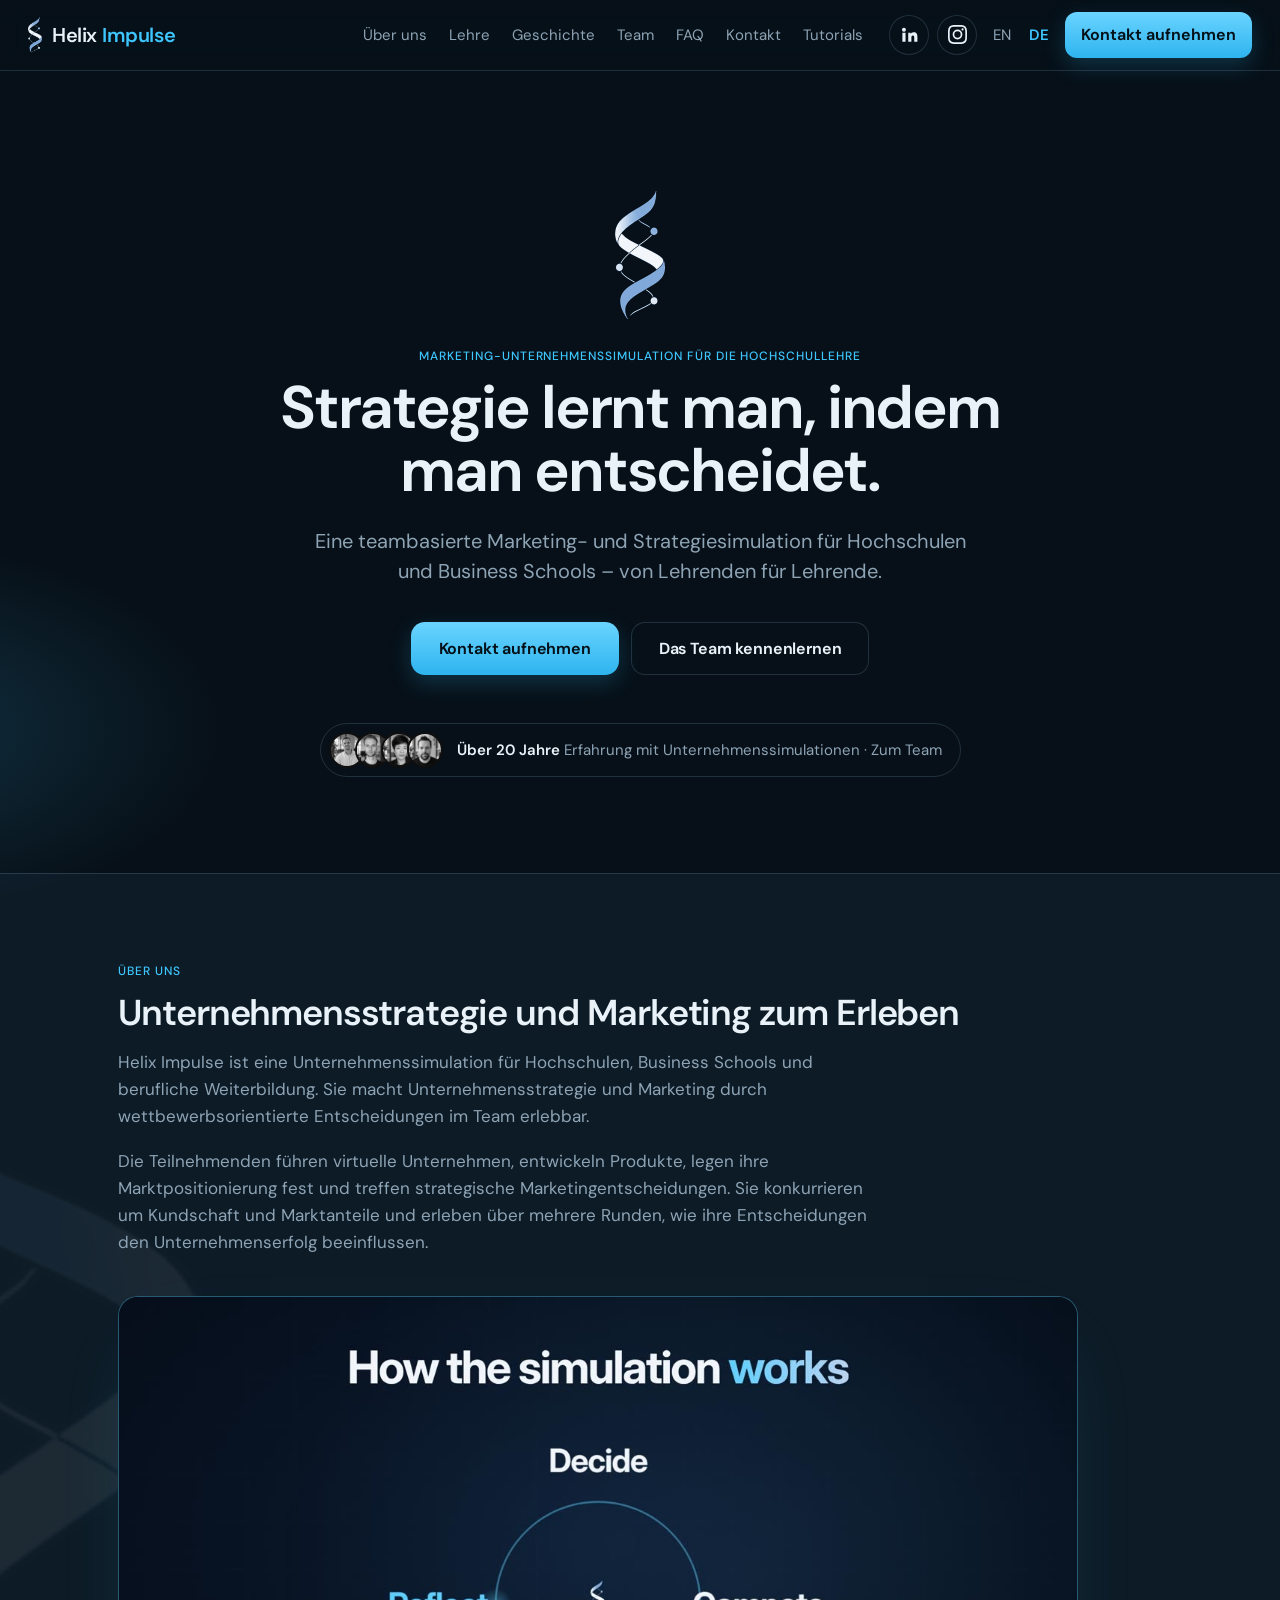
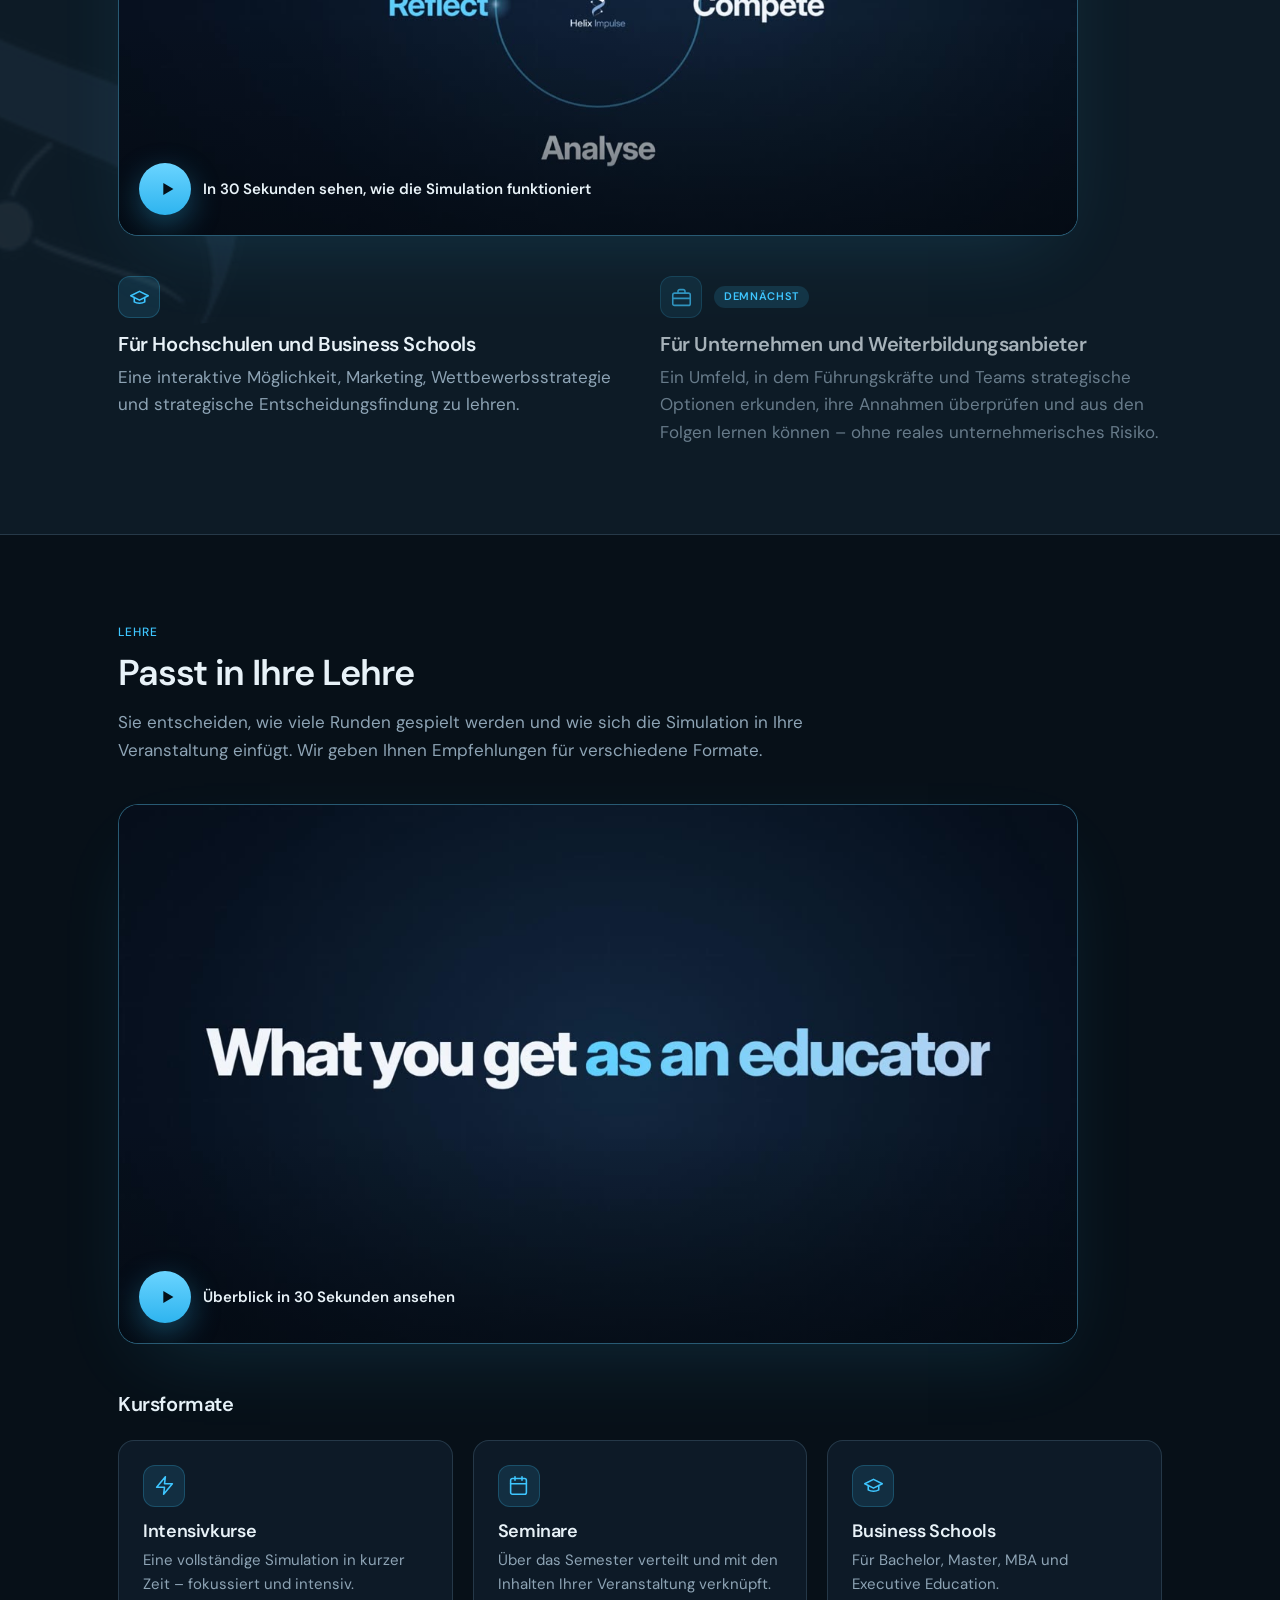
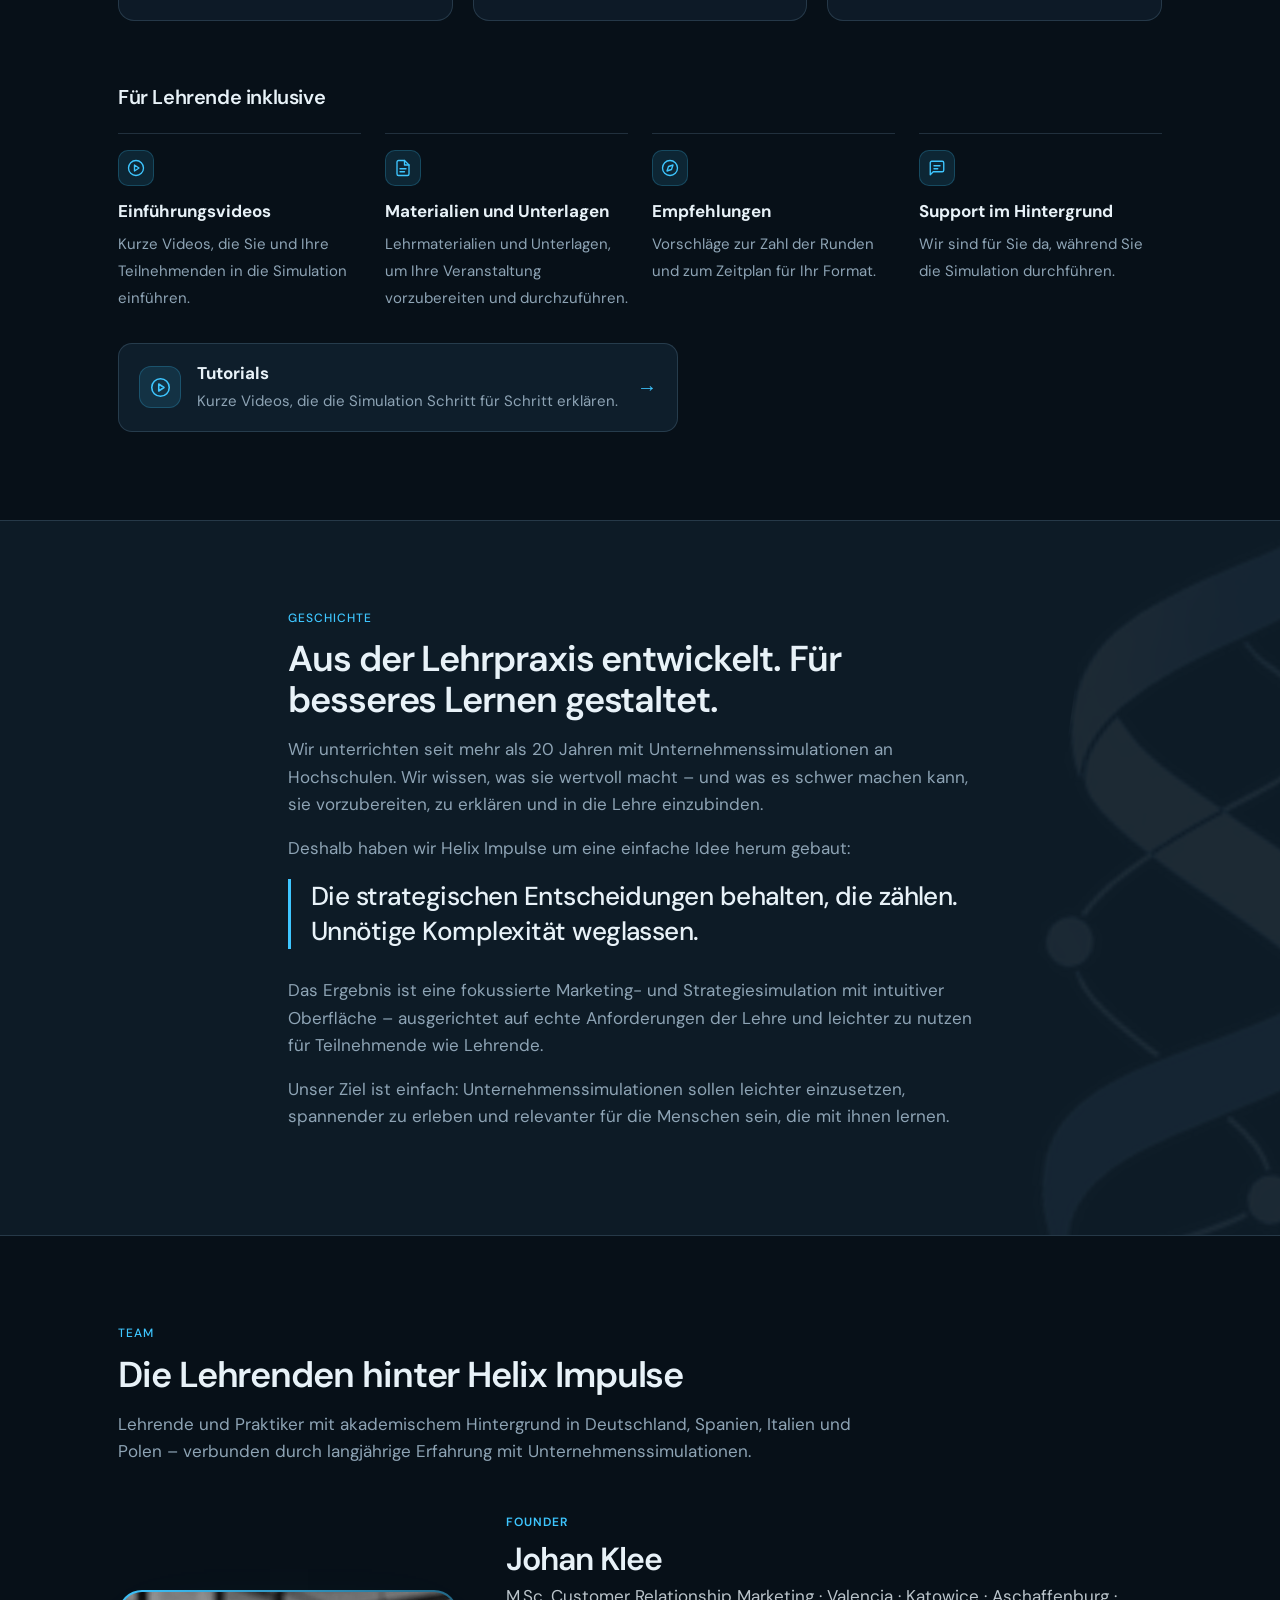
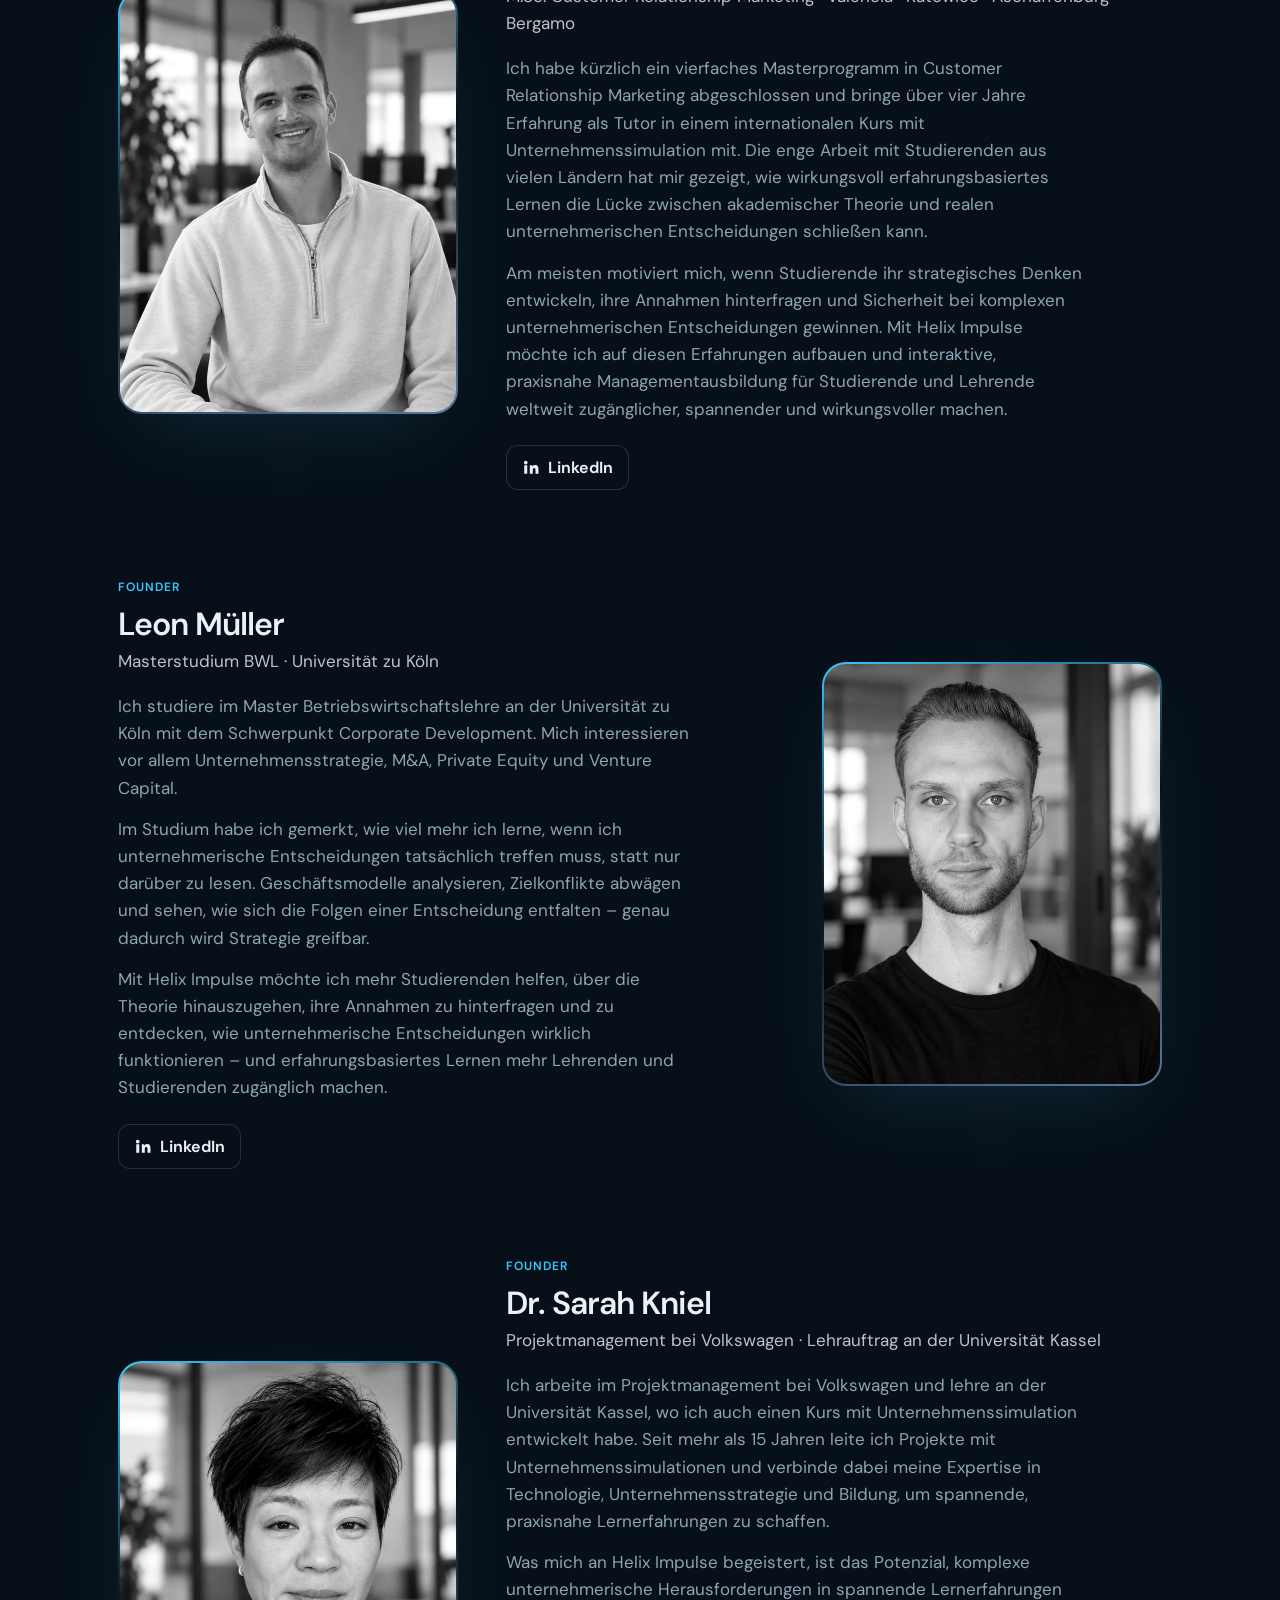
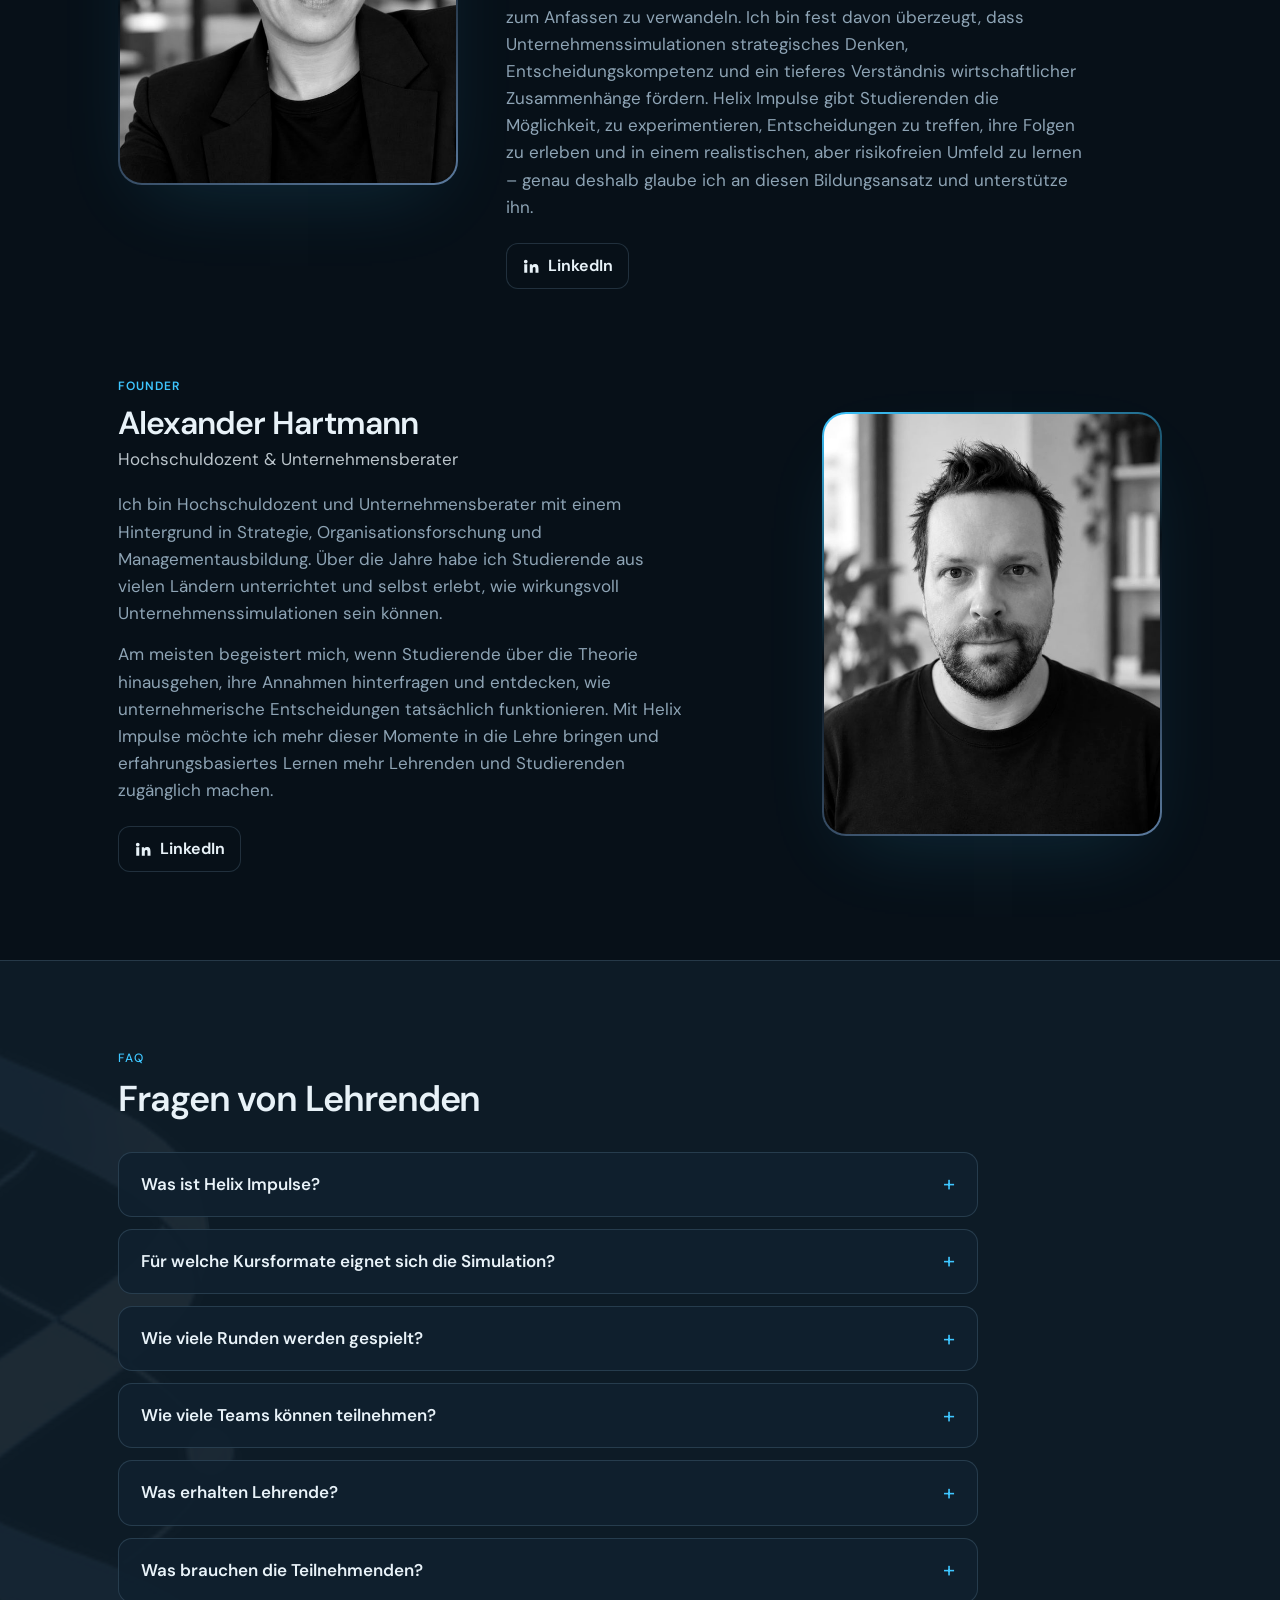
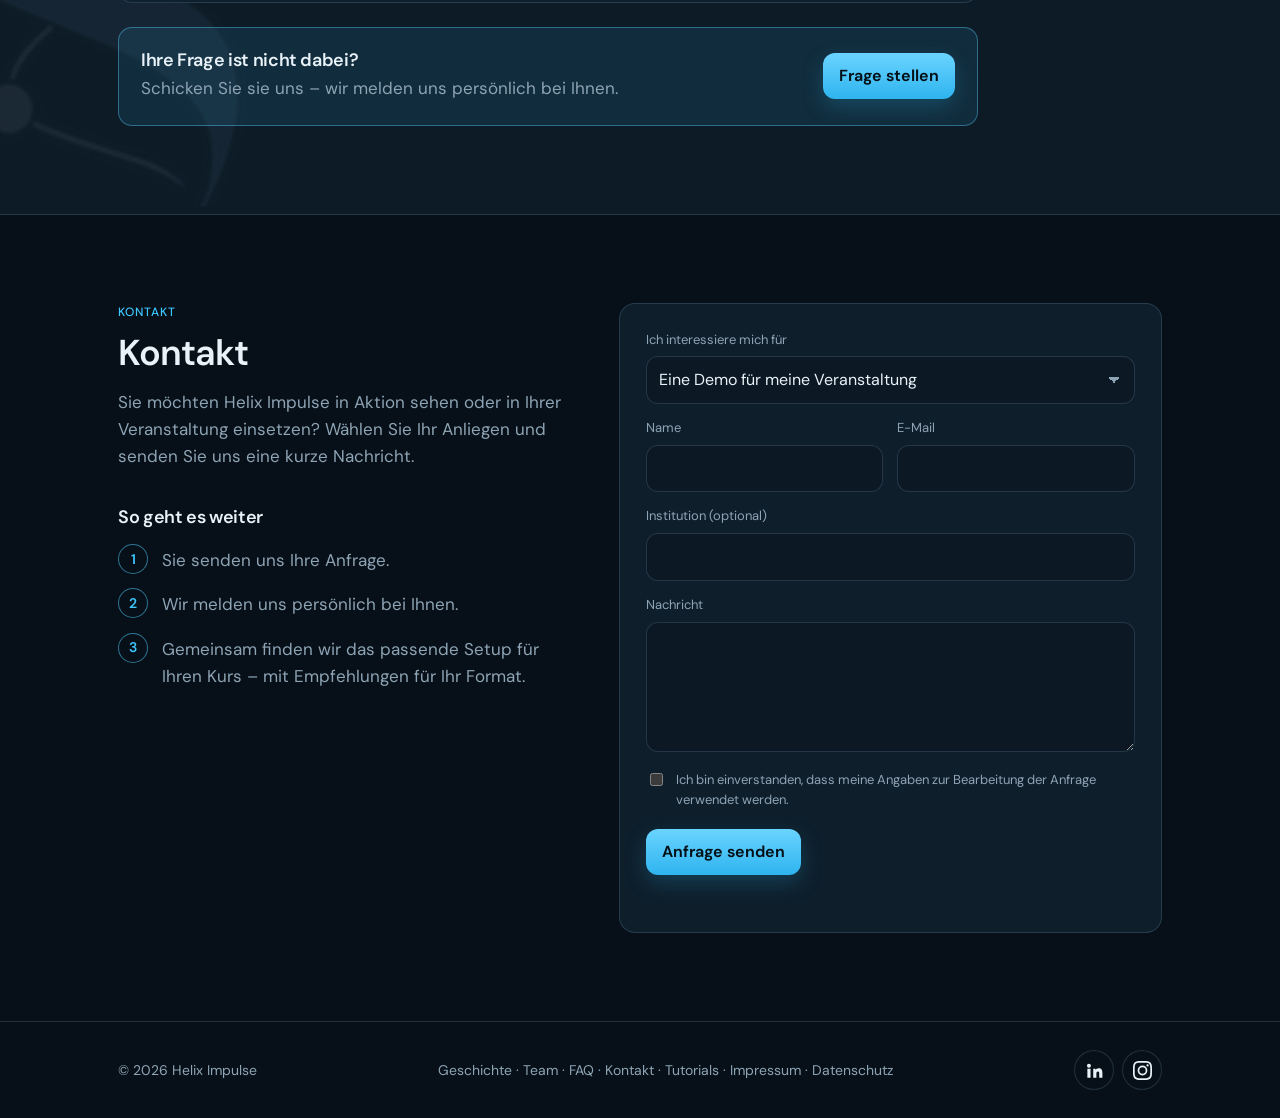
==== commit 9bf9bbf2: "Teaching: show course formats as cards with their own heading Co-Authored-By: Claude Opus 5.5 <norep" ====
--- a/de/index.html
+++ b/de/index.html
@@ -116,6 +116,11 @@
     .upcoming h3, .upcoming p { opacity: .7; }
     .soon { position: absolute; left: 54px; top: 10px; padding: 3px 10px; border-radius: 999px; background: color-mix(in srgb, var(--accent) 14%, transparent); color: var(--accent); font-size: 11px; font-weight: 600; letter-spacing: .06em; text-transform: uppercase; line-height: 1.4; white-space: nowrap; }
     .sub { font-size: 20px; margin: 64px 0 0; }
+    .sub-first { margin-top: 48px; }
+    .cols.formats { gap: 20px; margin-top: 24px; }
+    .cols.formats > div { padding: 24px; border: 1px solid var(--line); border-radius: 16px; background: color-mix(in srgb, var(--surf) 70%, transparent); }
+    .cols.formats h3 { font-size: 18px; margin: 0 0 6px; }
+    .cols.formats p { font-size: 15px; }
     .get { list-style: none; padding: 0; margin: 24px 0 0; display: grid; grid-template-columns: repeat(4, minmax(0, 1fr)); gap: 24px; }
     .get li { border-top: 1px solid var(--line); padding-top: 16px; }
     .get strong { display: block; margin-bottom: 4px; }
@@ -539,7 +544,8 @@
           <button type="button" class="video-play" aria-label="Video abspielen"><svg viewBox="0 0 24 24" aria-hidden="true"><path d="M8 5.5v13l11-6.5-11-6.5Z"></path></svg><span data-i18n="vid.play">Überblick in 30 Sekunden ansehen</span></button>
         </div>
       </figure>
-      <div class="cols">
+      <h3 class="sub sub-first" data-i18n="te.formatsTitle">Kursformate</h3>
+      <div class="cols formats">
         <div><span class="ico" aria-hidden="true"><svg viewBox="0 0 24 24"><path d="M13 2 3 14h9l-1 8 10-12h-9l1-8Z"></path></svg></span><h3 data-i18n="te.1t">Intensivkurse</h3><p data-i18n="te.1p">Eine vollständige Simulation in kurzer Zeit – fokussiert und intensiv.</p></div>
         <div><span class="ico" aria-hidden="true"><svg viewBox="0 0 24 24"><rect x="3" y="4" width="18" height="18" rx="2"></rect><path d="M16 2v4M8 2v4M3 10h18"></path></svg></span><h3 data-i18n="te.2t">Seminare</h3><p data-i18n="te.2p">Über das Semester verteilt und mit den Inhalten Ihrer Veranstaltung verknüpft.</p></div>
         <div><span class="ico" aria-hidden="true"><svg viewBox="0 0 24 24"><path d="M22 10 12 5 2 10l10 5 10-5Z"></path><path d="M6 12v5c3 2 9 2 12 0v-5"></path></svg></span><h3 data-i18n="te.3t">Business Schools</h3><p data-i18n="te.3p">Für Bachelor, Master, MBA und Executive Education.</p></div>
@@ -740,6 +746,7 @@
       'vid.round': 'In 30 Sekunden sehen, wie die Simulation funktioniert',
       'tl.title': 'Tutorials', 'tl.text': 'Kurze Videos, die die Simulation Schritt für Schritt erklären.',
       'ct.nextTitle': 'So geht es weiter', 'ct.n1': 'Sie senden uns Ihre Anfrage.', 'ct.n2': 'Wir melden uns persönlich bei Ihnen.', 'ct.n3': 'Gemeinsam finden wir das passende Setup für Ihren Kurs – mit Empfehlungen für Ihr Format.',
+      'te.formatsTitle': 'Kursformate',
       'te.getTitle': 'Für Lehrende inklusive',
       'te.g1t': 'Einführungsvideos', 'te.g1p': 'Kurze Videos, die Sie und Ihre Teilnehmenden in die Simulation einführen.',
       'te.g2t': 'Materialien und Unterlagen', 'te.g2p': 'Lehrmaterialien und Unterlagen, um Ihre Veranstaltung vorzubereiten und durchzuführen.',
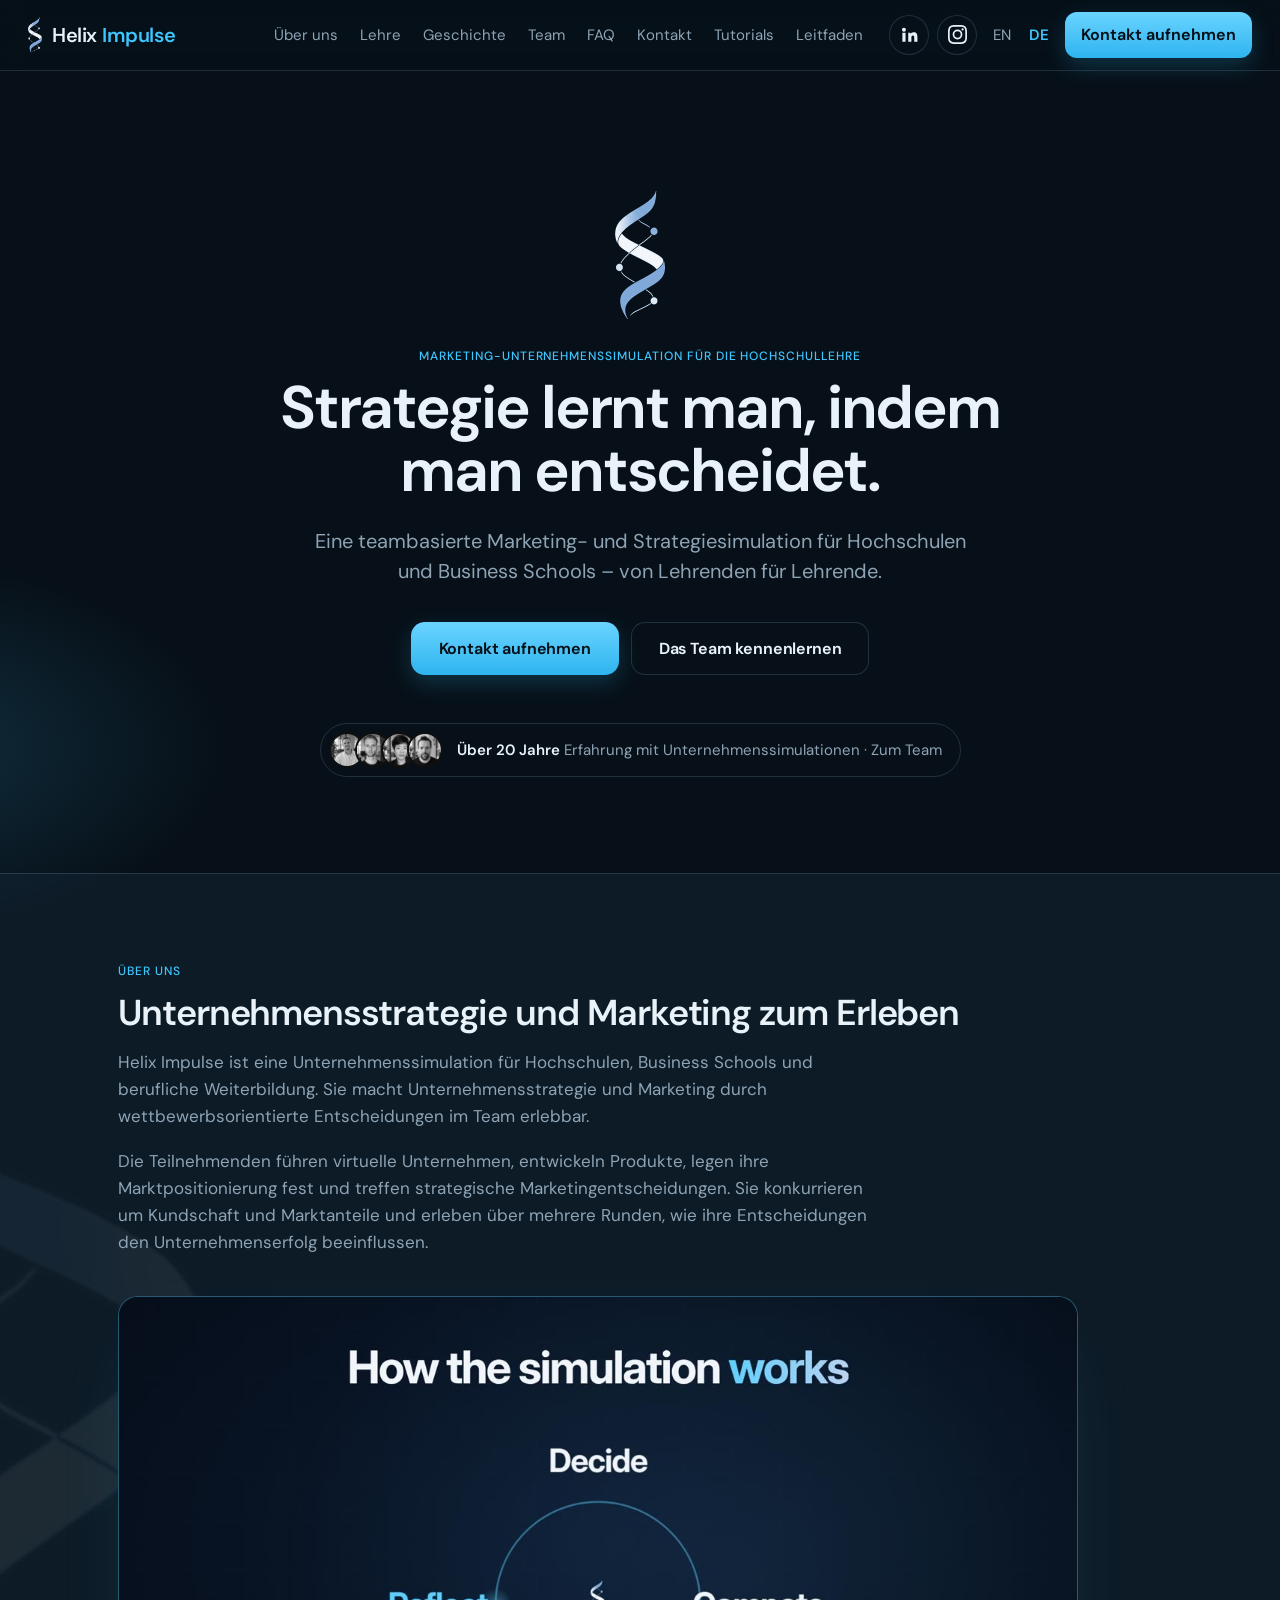
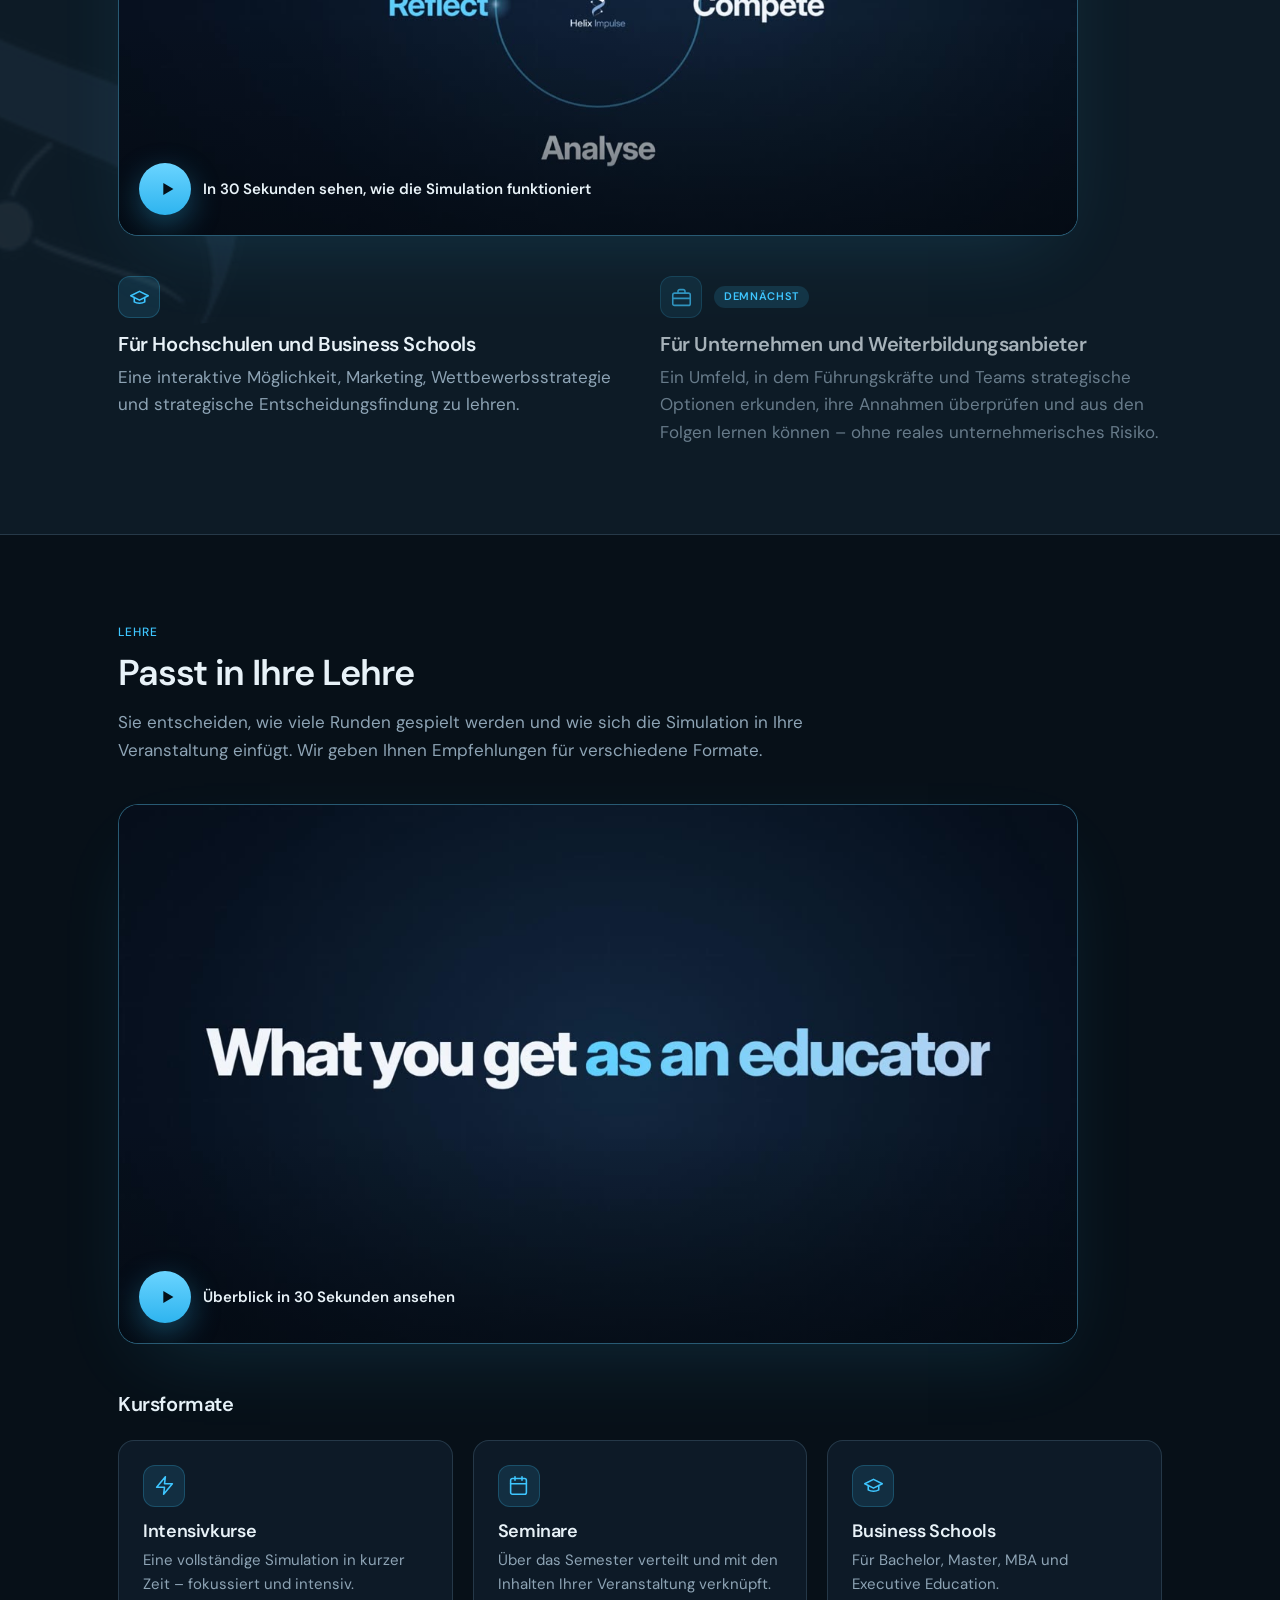
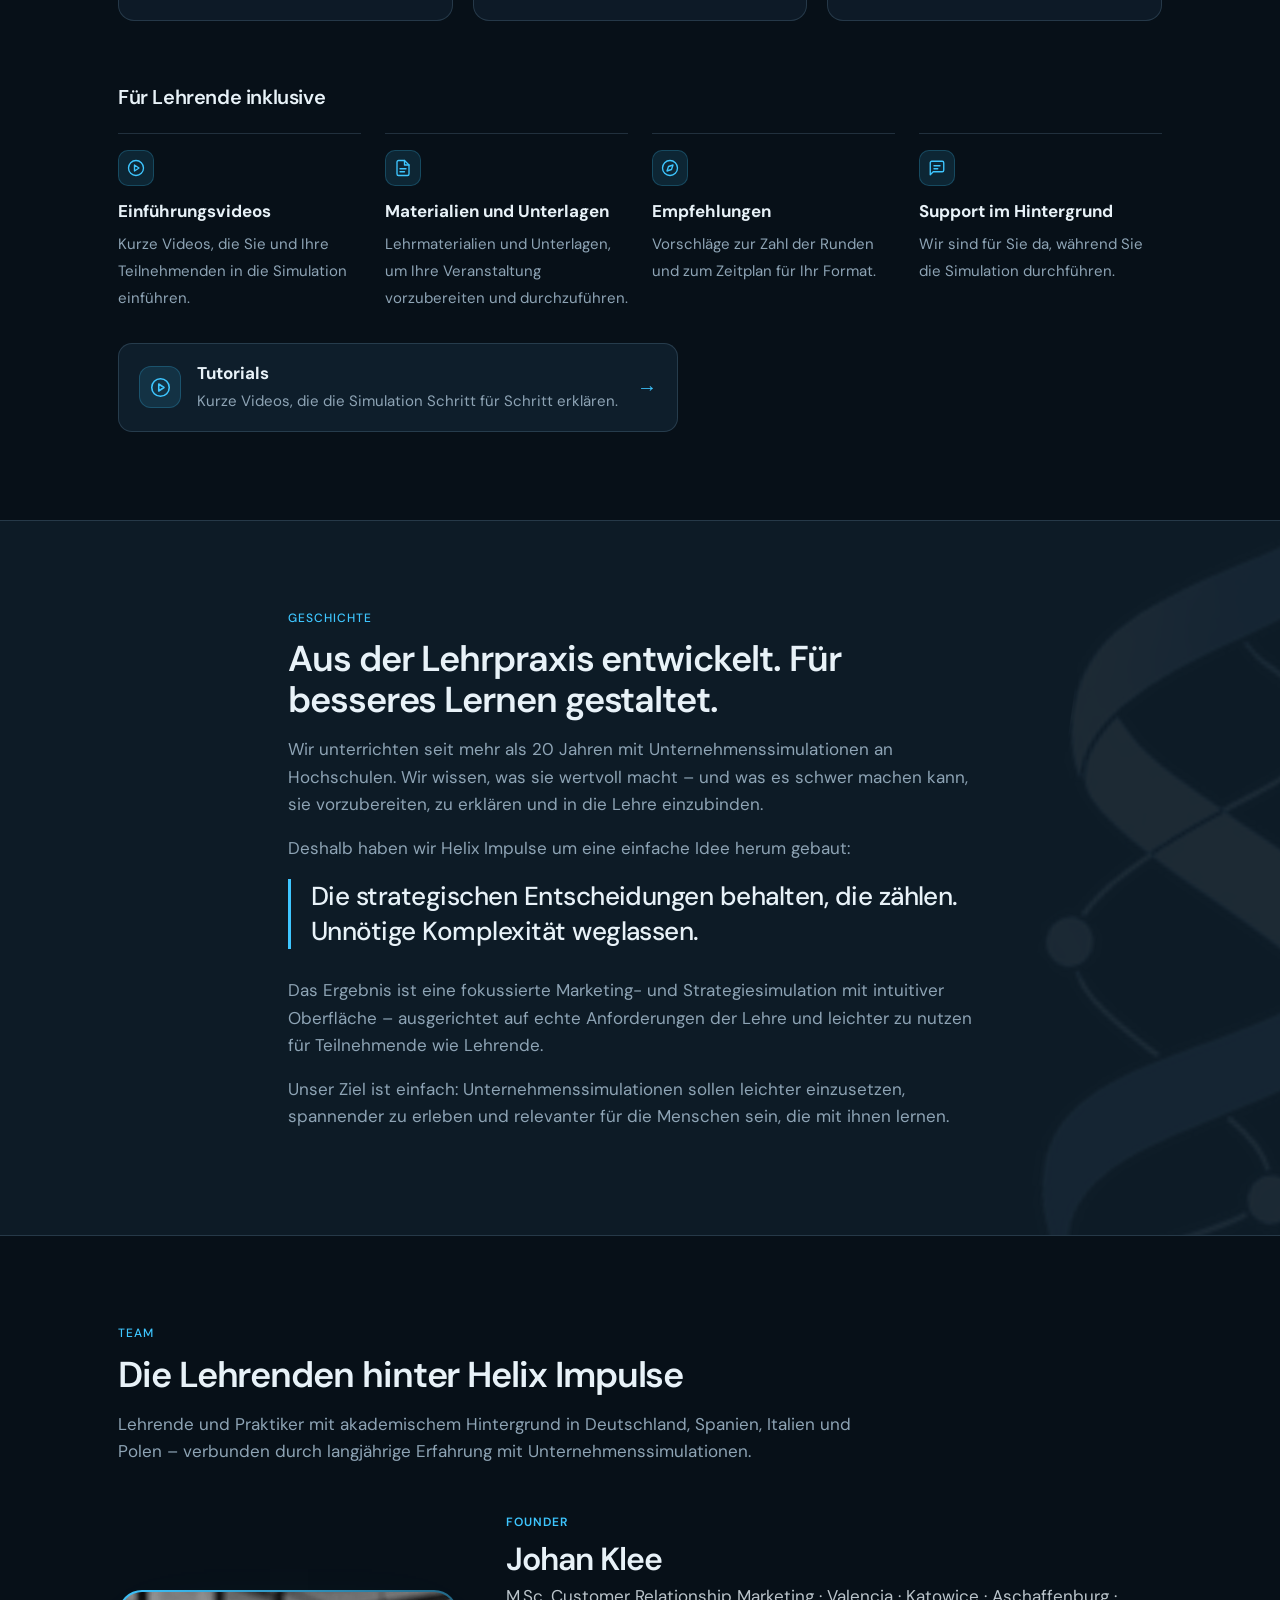
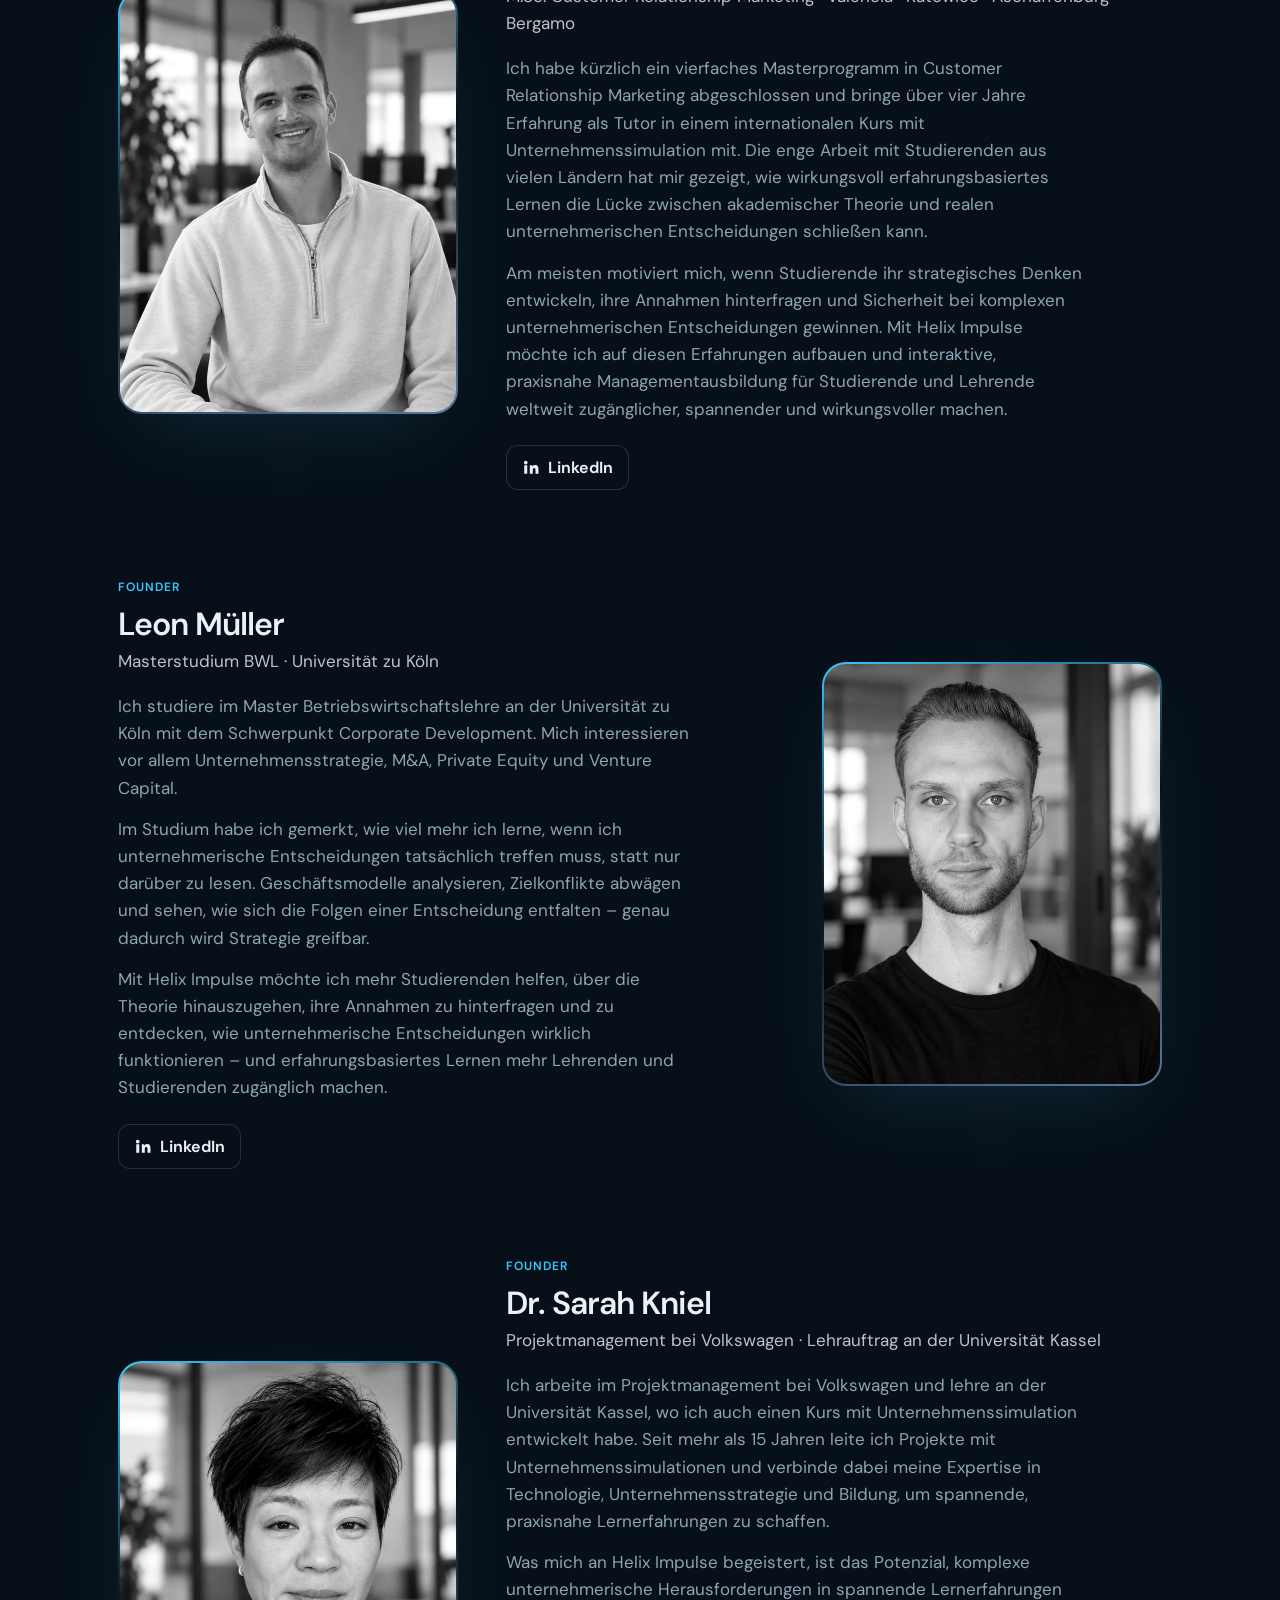
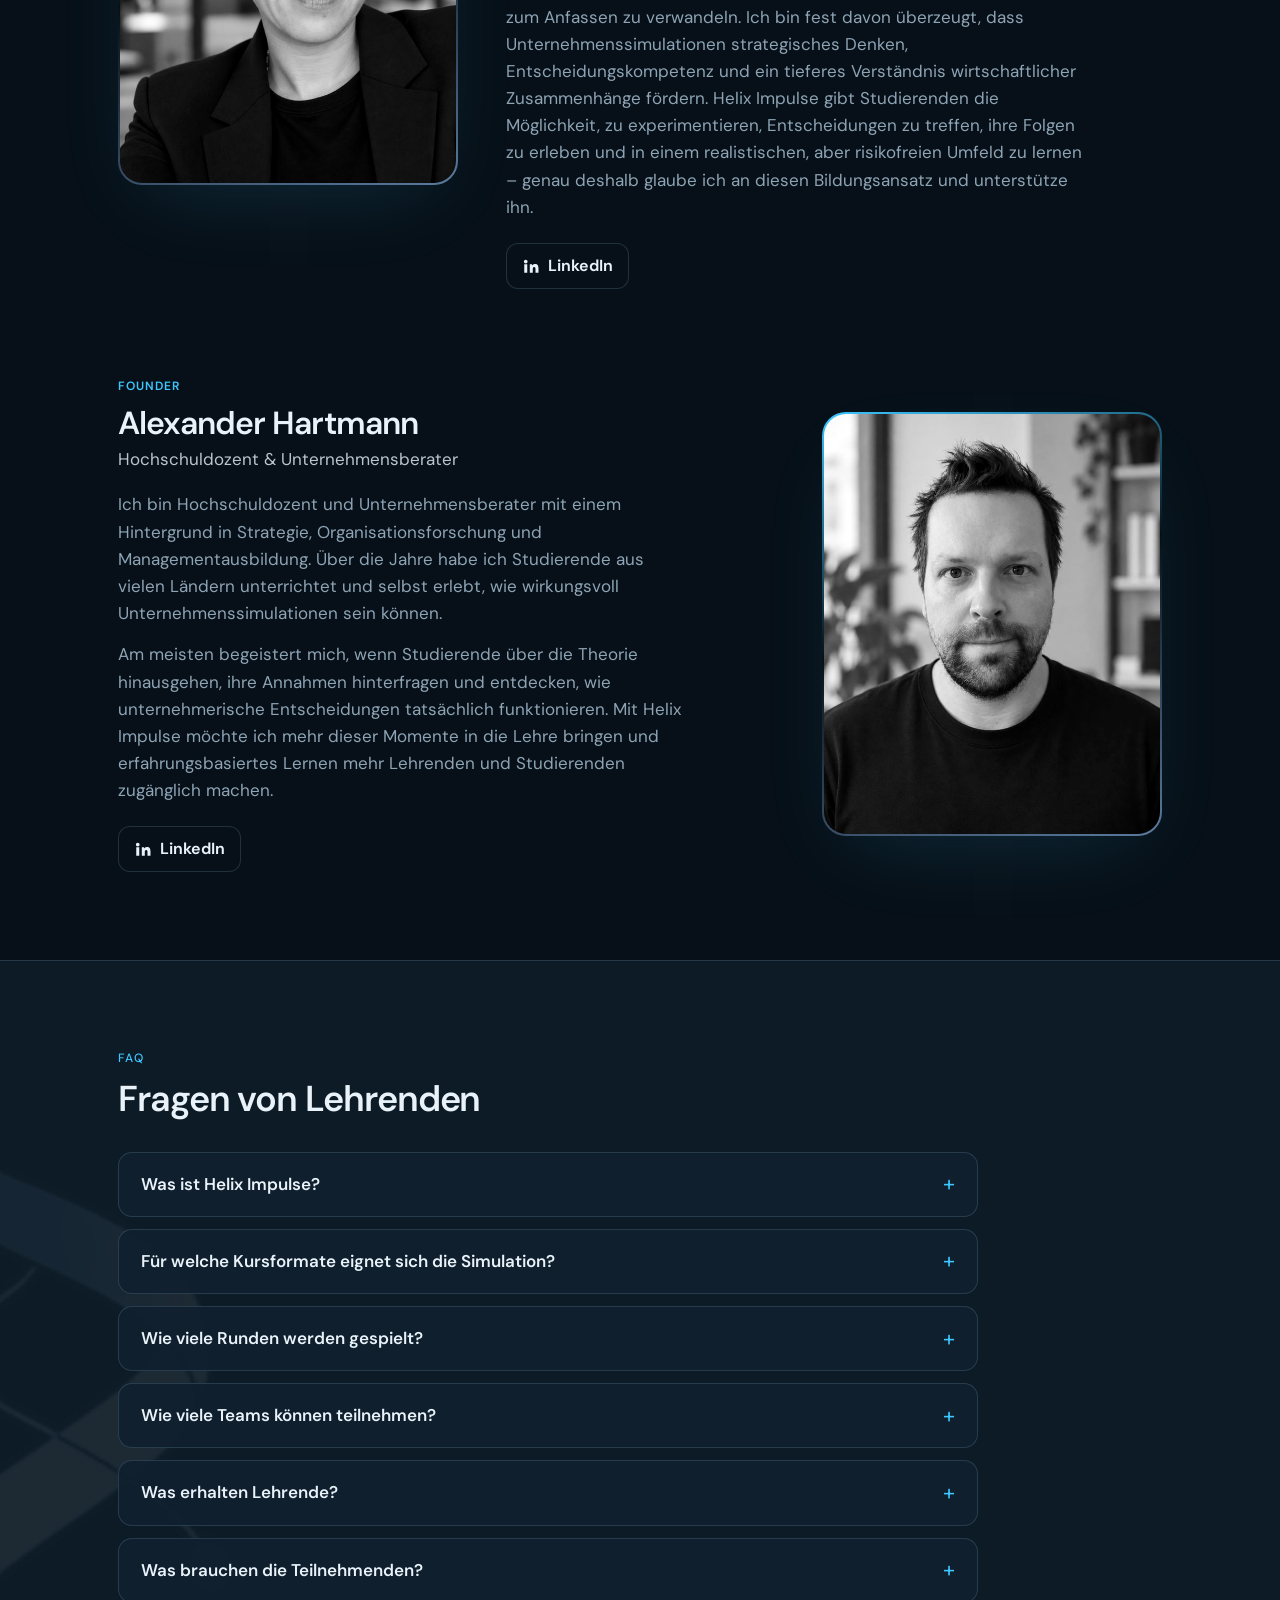
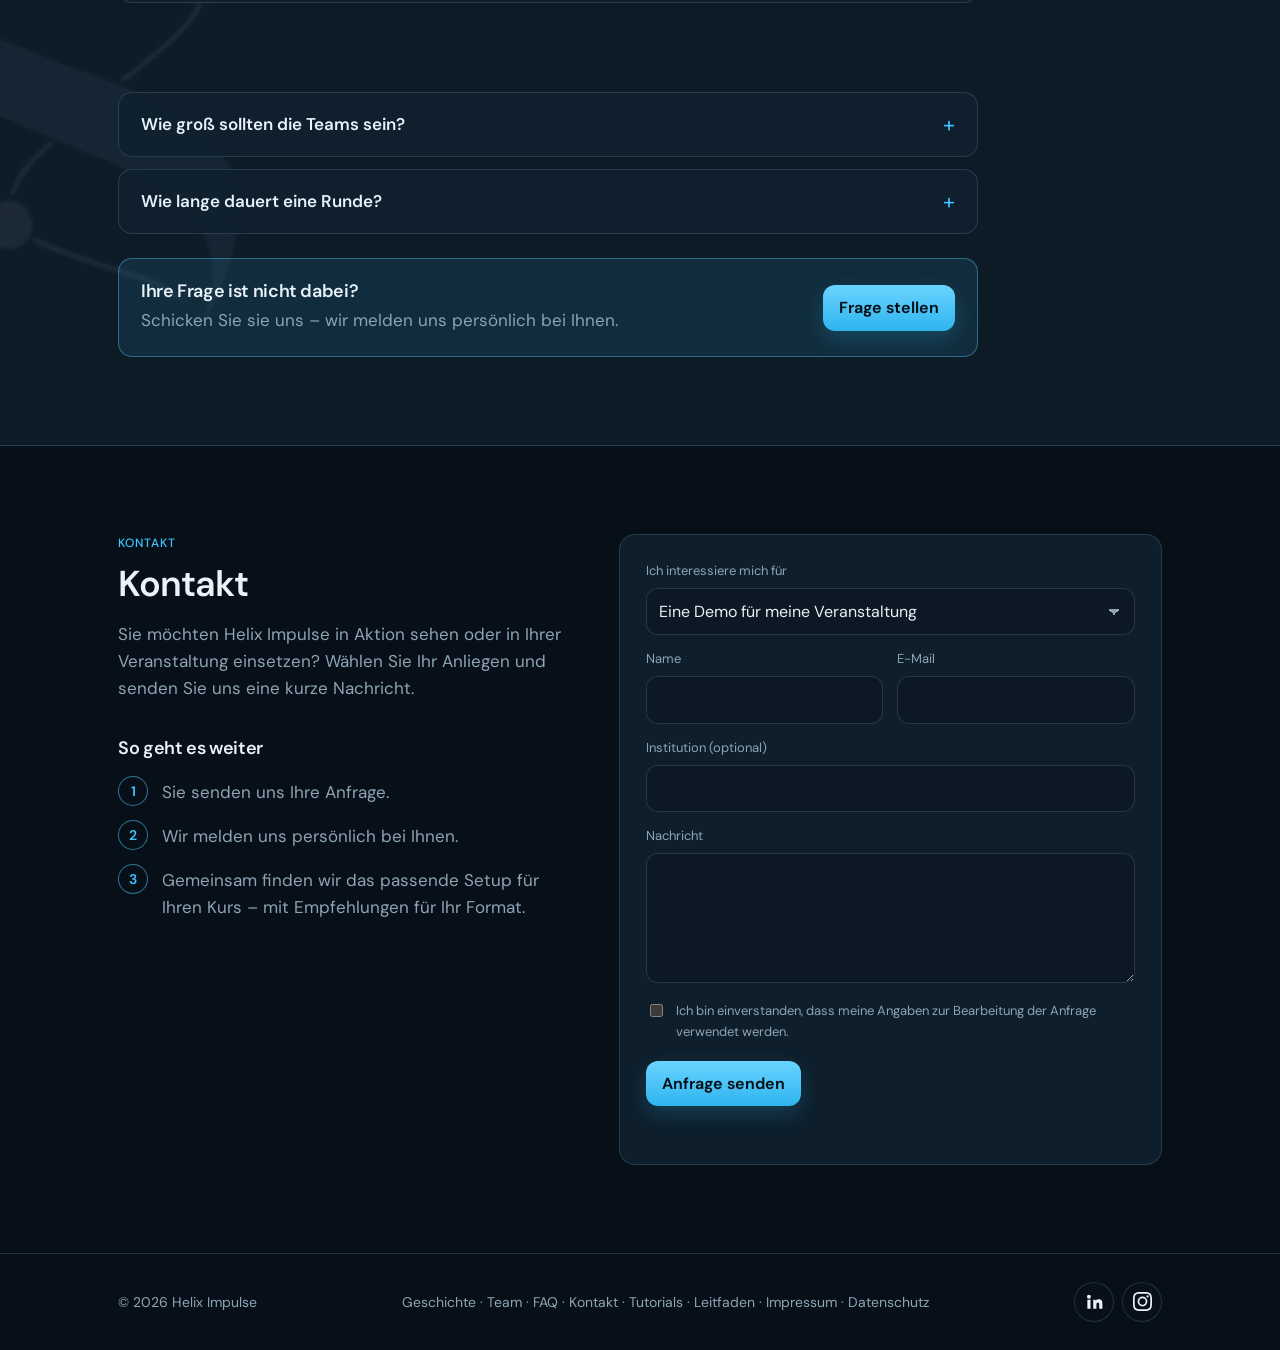
==== commit 80bb368d: "Add teaching guide page, three FAQ entries and guide handouts Co-Authored-By: Claude Opus 5.5 <norep" ====
--- a/de/index.html
+++ b/de/index.html
@@ -404,7 +404,7 @@
      "name": "Wie viele Teams können teilnehmen?",
      "acceptedAnswer": {
       "@type": "Answer",
-      "text": "In einer Simulation treten 2 bis 10 Teams gegeneinander an. Jedes Team führt ein eigenes Unternehmen."
+      "text": "In einer Simulation treten 2 bis 10 Teams gegeneinander an. Jedes Team führt ein eigenes Unternehmen. Wir empfehlen 4–6 Teams pro Markt."
      }
     },
     {
@@ -421,6 +421,30 @@
      "acceptedAnswer": {
       "@type": "Answer",
       "text": "Nur einen Webbrowser. Es muss nichts installiert werden."
+     }
+    },
+    {
+     "@type": "Question",
+     "name": "In welchem Studienabschnitt passt es am besten?",
+     "acceptedAnswer": {
+      "@type": "Answer",
+      "text": "Sobald die Studierenden die Marketing-Grundlagen kennen – typischerweise ab dem zweiten oder dritten Jahr des Bachelorstudiums oder im Master. Mehr dazu in unserem Leitfaden."
+     }
+    },
+    {
+     "@type": "Question",
+     "name": "Wie groß sollten die Teams sein?",
+     "acceptedAnswer": {
+      "@type": "Answer",
+      "text": "Wir arbeiten typischerweise mit 4–6 Teams à 3–6 Studierenden pro Markt. Bei größeren Gruppen laufen parallele Märkte – zum Beispiel 40 Studierende in zwei Märkten mit je vier Teams. Mehr dazu in unserem Leitfaden."
+     }
+    },
+    {
+     "@type": "Question",
+     "name": "Wie lange dauert eine Runde?",
+     "acceptedAnswer": {
+      "@type": "Answer",
+      "text": "Eine vollständige Runde passt in eine 90-Minuten-Sitzung: etwa 20 Minuten für den Schwerpunkt, 50 Minuten Spielzeit und 20 Minuten Nachbesprechung. In einer Intensivwoche spielen die Teams 8–12 Runden. Mehr dazu in unserem Leitfaden."
      }
     }
    ],
@@ -468,6 +492,7 @@
         <a href="#faq" data-i18n="nav.faq">FAQ</a>
         <a href="#contact" data-i18n="nav.contact">Kontakt</a>
         <a href="../tutorials.html" data-i18n="nav.tutorials">Tutorials</a>
+        <a href="../teaching-guide.html" data-i18n="nav.guide">Leitfaden</a>
       </nav>
       <span class="social top-social"><a class="soc" href="https://www.linkedin.com/company/heliximpulse/" target="_blank" rel="noopener" aria-label="Helix Impulse auf LinkedIn"><svg viewBox="0 0 24 24" aria-hidden="true"><path d="M4.98 3.5a2.5 2.5 0 1 1 0 5 2.5 2.5 0 0 1 0-5ZM3 9.75h4v11.25H3V9.75Zm6.5 0h3.83v1.54h.06c.53-1 1.84-2.06 3.79-2.06 4.05 0 4.8 2.67 4.8 6.14V21h-4v-4.98c0-1.19-.02-2.72-1.66-2.72-1.66 0-1.92 1.3-1.92 2.63V21h-4V9.75Z"></path></svg></a><a class="soc" href="https://www.instagram.com/heliximpulse/" target="_blank" rel="noopener" aria-label="Helix Impulse auf Instagram"><svg viewBox="0 0 24 24" aria-hidden="true"><path d="M12 2.2c3.2 0 3.58 0 4.85.07 3.25.15 4.77 1.69 4.92 4.92.06 1.27.07 1.65.07 4.85s0 3.58-.07 4.85c-.15 3.23-1.66 4.77-4.92 4.92-1.27.06-1.65.07-4.85.07s-3.58 0-4.85-.07c-3.26-.15-4.77-1.7-4.92-4.92C2.17 15.58 2.16 15.2 2.16 12s0-3.58.07-4.85C2.38 3.92 3.9 2.38 7.15 2.23 8.42 2.17 8.8 2.16 12 2.16ZM12 0C8.74 0 8.33 0 7.05.07 2.7.27.27 2.69.07 7.05 0 8.33 0 8.74 0 12s0 3.67.07 4.95c.2 4.36 2.62 6.78 6.98 6.98C8.33 24 8.74 24 12 24s3.67 0 4.95-.07c4.35-.2 6.78-2.62 6.98-6.98.06-1.28.07-1.69.07-4.95s0-3.67-.07-4.95C23.73 2.7 21.31.27 16.95.07 15.67 0 15.26 0 12 0Zm0 5.84a6.16 6.16 0 1 0 0 12.32 6.16 6.16 0 0 0 0-12.32ZM12 16a4 4 0 1 1 0-8 4 4 0 0 1 0 8Zm6.4-11.85a1.44 1.44 0 1 0 0 2.88 1.44 1.44 0 0 0 0-2.88Z"></path></svg></a></span>
       <div class="locale" role="group" aria-label="Sprache">
@@ -485,6 +510,7 @@
       <a href="#faq" data-i18n="nav.faq">FAQ</a>
       <a href="#contact" data-i18n="nav.contact">Kontakt</a>
       <a href="../tutorials.html" data-i18n="nav.tutorials">Tutorials</a>
+      <a href="../teaching-guide.html" data-i18n="nav.guide">Leitfaden</a>
       <span class="social"><a class="soc" href="https://www.linkedin.com/company/heliximpulse/" target="_blank" rel="noopener" aria-label="Helix Impulse auf LinkedIn"><svg viewBox="0 0 24 24" aria-hidden="true"><path d="M4.98 3.5a2.5 2.5 0 1 1 0 5 2.5 2.5 0 0 1 0-5ZM3 9.75h4v11.25H3V9.75Zm6.5 0h3.83v1.54h.06c.53-1 1.84-2.06 3.79-2.06 4.05 0 4.8 2.67 4.8 6.14V21h-4v-4.98c0-1.19-.02-2.72-1.66-2.72-1.66 0-1.92 1.3-1.92 2.63V21h-4V9.75Z"></path></svg></a><a class="soc" href="https://www.instagram.com/heliximpulse/" target="_blank" rel="noopener" aria-label="Helix Impulse auf Instagram"><svg viewBox="0 0 24 24" aria-hidden="true"><path d="M12 2.2c3.2 0 3.58 0 4.85.07 3.25.15 4.77 1.69 4.92 4.92.06 1.27.07 1.65.07 4.85s0 3.58-.07 4.85c-.15 3.23-1.66 4.77-4.92 4.92-1.27.06-1.65.07-4.85.07s-3.58 0-4.85-.07c-3.26-.15-4.77-1.7-4.92-4.92C2.17 15.58 2.16 15.2 2.16 12s0-3.58.07-4.85C2.38 3.92 3.9 2.38 7.15 2.23 8.42 2.17 8.8 2.16 12 2.16ZM12 0C8.74 0 8.33 0 7.05.07 2.7.27.27 2.69.07 7.05 0 8.33 0 8.74 0 12s0 3.67.07 4.95c.2 4.36 2.62 6.78 6.98 6.98C8.33 24 8.74 24 12 24s3.67 0 4.95-.07c4.35-.2 6.78-2.62 6.98-6.98.06-1.28.07-1.69.07-4.95s0-3.67-.07-4.95C23.73 2.7 21.31.27 16.95.07 15.67 0 15.26 0 12 0Zm0 5.84a6.16 6.16 0 1 0 0 12.32 6.16 6.16 0 0 0 0-12.32ZM12 16a4 4 0 1 1 0-8 4 4 0 0 1 0 8Zm6.4-11.85a1.44 1.44 0 1 0 0 2.88 1.44 1.44 0 0 0 0-2.88Z"></path></svg></a></span>
       <a class="btn" href="#contact" data-i18n="hero.cta">Kontakt aufnehmen</a>
     </nav>
@@ -652,7 +678,7 @@
         </details>
         <details>
           <summary data-i18n="faq.q4">Wie viele Teams können teilnehmen?</summary>
-          <div class="faq-a"><p data-i18n="faq.a4">In einer Simulation treten 2 bis 10 Teams gegeneinander an. Jedes Team führt ein eigenes Unternehmen.</p></div>
+          <div class="faq-a"><p data-i18n="faq.a4">In einer Simulation treten 2 bis 10 Teams gegeneinander an. Jedes Team führt ein eigenes Unternehmen. Wir empfehlen 4–6 Teams pro Markt.</p></div>
         </details>
         <details>
           <summary data-i18n="faq.q5">Was erhalten Lehrende?</summary>
@@ -661,6 +687,18 @@
         <details>
           <summary data-i18n="faq.q6">Was brauchen die Teilnehmenden?</summary>
           <div class="faq-a"><p data-i18n="faq.a6">Nur einen Webbrowser. Es muss nichts installiert werden.</p></div>
+        </details>
+        <details>
+          <summary data-i18n="faq.q7">In welchem Studienabschnitt passt es am besten?</summary>
+          <div class="faq-a"><p data-i18n="faq.a7">Sobald die Studierenden die Marketing-Grundlagen kennen – typischerweise ab dem zweiten oder dritten Jahr des Bachelorstudiums oder im Master. Mehr dazu in unserem <a href="../teaching-guide.html#simulation">Leitfaden</a>.</p></div>
+        </details>
+        <details>
+          <summary data-i18n="faq.q8">Wie groß sollten die Teams sein?</summary>
+          <div class="faq-a"><p data-i18n="faq.a8">Wir arbeiten typischerweise mit 4–6 Teams à 3–6 Studierenden pro Markt. Bei größeren Gruppen laufen parallele Märkte – zum Beispiel 40 Studierende in zwei Märkten mit je vier Teams. Mehr dazu in unserem <a href="../teaching-guide.html#classroom">Leitfaden</a>.</p></div>
+        </details>
+        <details>
+          <summary data-i18n="faq.q9">Wie lange dauert eine Runde?</summary>
+          <div class="faq-a"><p data-i18n="faq.a9">Eine vollständige Runde passt in eine 90-Minuten-Sitzung: etwa 20 Minuten für den Schwerpunkt, 50 Minuten Spielzeit und 20 Minuten Nachbesprechung. In einer Intensivwoche spielen die Teams 8–12 Runden. Mehr dazu in unserem <a href="../teaching-guide.html#formats">Leitfaden</a>.</p></div>
         </details>
       </div>
       <div class="faq-more">
@@ -713,7 +751,7 @@
   <footer>
     <div class="wrap">
       <span>© <span id="y"></span> Helix Impulse</span>
-      <span><a href="#history" data-i18n="nav.history">Geschichte</a> · <a href="#team" data-i18n="nav.team">Team</a> · <a href="#faq" data-i18n="nav.faq">FAQ</a> · <a href="#contact" data-i18n="nav.contact">Kontakt</a> · <a href="../tutorials.html" data-i18n="nav.tutorials">Tutorials</a> · <a href="../impressum.html" data-i18n="ft.imprint">Impressum</a> · <a href="../datenschutz.html" data-i18n="ft.privacy">Datenschutz</a></span>
+      <span><a href="#history" data-i18n="nav.history">Geschichte</a> · <a href="#team" data-i18n="nav.team">Team</a> · <a href="#faq" data-i18n="nav.faq">FAQ</a> · <a href="#contact" data-i18n="nav.contact">Kontakt</a> · <a href="../tutorials.html" data-i18n="nav.tutorials">Tutorials</a> · <a href="../teaching-guide.html" data-i18n="nav.guide">Leitfaden</a> · <a href="../impressum.html" data-i18n="ft.imprint">Impressum</a> · <a href="../datenschutz.html" data-i18n="ft.privacy">Datenschutz</a></span>
 
       <span class="social"><a href="https://www.linkedin.com/company/heliximpulse/" target="_blank" rel="noopener" aria-label="Helix Impulse auf LinkedIn"><svg viewBox="0 0 24 24" aria-hidden="true"><path d="M4.98 3.5a2.5 2.5 0 1 1 0 5 2.5 2.5 0 0 1 0-5ZM3 9.75h4v11.25H3V9.75Zm6.5 0h3.83v1.54h.06c.53-1 1.84-2.06 3.79-2.06 4.05 0 4.8 2.67 4.8 6.14V21h-4v-4.98c0-1.19-.02-2.72-1.66-2.72-1.66 0-1.92 1.3-1.92 2.63V21h-4V9.75Z"></path></svg></a><a href="https://www.instagram.com/heliximpulse/" target="_blank" rel="noopener" aria-label="Helix Impulse auf Instagram"><svg viewBox="0 0 24 24" aria-hidden="true"><path d="M12 2.2c3.2 0 3.58 0 4.85.07 3.25.15 4.77 1.69 4.92 4.92.06 1.27.07 1.65.07 4.85s0 3.58-.07 4.85c-.15 3.23-1.66 4.77-4.92 4.92-1.27.06-1.65.07-4.85.07s-3.58 0-4.85-.07c-3.26-.15-4.77-1.7-4.92-4.92C2.17 15.58 2.16 15.2 2.16 12s0-3.58.07-4.85C2.38 3.92 3.9 2.38 7.15 2.23 8.42 2.17 8.8 2.16 12 2.16ZM12 0C8.74 0 8.33 0 7.05.07 2.7.27.27 2.69.07 7.05 0 8.33 0 8.74 0 12s0 3.67.07 4.95c.2 4.36 2.62 6.78 6.98 6.98C8.33 24 8.74 24 12 24s3.67 0 4.95-.07c4.35-.2 6.78-2.62 6.98-6.98.06-1.28.07-1.69.07-4.95s0-3.67-.07-4.95C23.73 2.7 21.31.27 16.95.07 15.67 0 15.26 0 12 0Zm0 5.84a6.16 6.16 0 1 0 0 12.32 6.16 6.16 0 0 0 0-12.32ZM12 16a4 4 0 1 1 0-8 4 4 0 0 1 0 8Zm6.4-11.85a1.44 1.44 0 1 0 0 2.88 1.44 1.44 0 0 0 0-2.88Z"></path></svg></a></span>
     </div>
@@ -724,7 +762,7 @@
     const DE = {
       'meta.title': 'Helix Impulse – Marketing-Unternehmenssimulation für Hochschullehre und Weiterbildung',
       'meta.desc': 'Helix Impulse ist eine Marketing-Unternehmenssimulation für Hochschulen, Business Schools und berufliche Weiterbildung. Von Lehrenden für Lehrende.',
-      'nav.about': 'Über uns', 'nav.teaching': 'Lehre', 'nav.history': 'Geschichte', 'nav.team': 'Team', 'nav.faq': 'FAQ', 'nav.tutorials': 'Tutorials', 'ft.imprint': 'Impressum', 'ft.privacy': 'Datenschutz', 'nav.contact': 'Kontakt', 'nav.cta': 'Kontakt aufnehmen', 'nav.ctaShort': 'Kontakt',
+      'nav.about': 'Über uns', 'nav.teaching': 'Lehre', 'nav.history': 'Geschichte', 'nav.team': 'Team', 'nav.faq': 'FAQ', 'nav.tutorials': 'Tutorials', 'nav.guide': 'Leitfaden', 'ft.imprint': 'Impressum', 'ft.privacy': 'Datenschutz', 'nav.contact': 'Kontakt', 'nav.cta': 'Kontakt aufnehmen', 'nav.ctaShort': 'Kontakt',
       'hero.tag': 'Marketing-Unternehmenssimulation für die Hochschullehre',
       'hero.title': 'Strategie lernt man, indem man entscheidet.',
       'hero.lead': 'Eine teambasierte Marketing- und Strategiesimulation für Hochschulen und Business Schools – von Lehrenden für Lehrende.',
@@ -782,10 +820,16 @@
       'faq.q3': 'Wie viele Runden werden gespielt?',
       'faq.a3': 'Das entscheiden Sie. Die Zahl der Geschäftsjahre richtet sich nach Ihrer Veranstaltung, und wir geben Ihnen Empfehlungen für verschiedene Formate.',
       'faq.q4': 'Wie viele Teams können teilnehmen?',
-      'faq.a4': 'In einer Simulation treten 2 bis 10 Teams gegeneinander an. Jedes Team führt ein eigenes Unternehmen.',
+      'faq.a4': 'In einer Simulation treten 2 bis 10 Teams gegeneinander an. Jedes Team führt ein eigenes Unternehmen. Wir empfehlen 4–6 Teams pro Markt.',
       'faq.q5': 'Was erhalten Lehrende?',
       'faq.a5': 'Einführungsvideos, Lehrmaterialien und Unterlagen, Empfehlungen für Ihr Kursformat und Support im Hintergrund, während Sie die Simulation durchführen.',
       'faq.q6': 'Was brauchen die Teilnehmenden?',
+      'faq.q7': 'In welchem Studienabschnitt passt es am besten?',
+      'faq.a7': 'Sobald die Studierenden die Marketing-Grundlagen kennen – typischerweise ab dem zweiten oder dritten Jahr des Bachelorstudiums oder im Master. Mehr dazu in unserem <a href="teaching-guide.html#simulation">Leitfaden</a>.',
+      'faq.q8': 'Wie groß sollten die Teams sein?',
+      'faq.a8': 'Wir arbeiten typischerweise mit 4–6 Teams à 3–6 Studierenden pro Markt. Bei größeren Gruppen laufen parallele Märkte – zum Beispiel 40 Studierende in zwei Märkten mit je vier Teams. Mehr dazu in unserem <a href="teaching-guide.html#classroom">Leitfaden</a>.',
+      'faq.q9': 'Wie lange dauert eine Runde?',
+      'faq.a9': 'Eine vollständige Runde passt in eine 90-Minuten-Sitzung: etwa 20 Minuten für den Schwerpunkt, 50 Minuten Spielzeit und 20 Minuten Nachbesprechung. In einer Intensivwoche spielen die Teams 8–12 Runden. Mehr dazu in unserem <a href="teaching-guide.html#formats">Leitfaden</a>.',
       'faq.a6': 'Nur einen Webbrowser. Es muss nichts installiert werden.',
       'ct.tag': 'Kontakt', 'ct.title': 'Kontakt',
       'ct.intro': 'Sie möchten Helix Impulse in Aktion sehen oder in Ihrer Veranstaltung einsetzen? Wählen Sie Ihr Anliegen und senden Sie uns eine kurze Nachricht.',
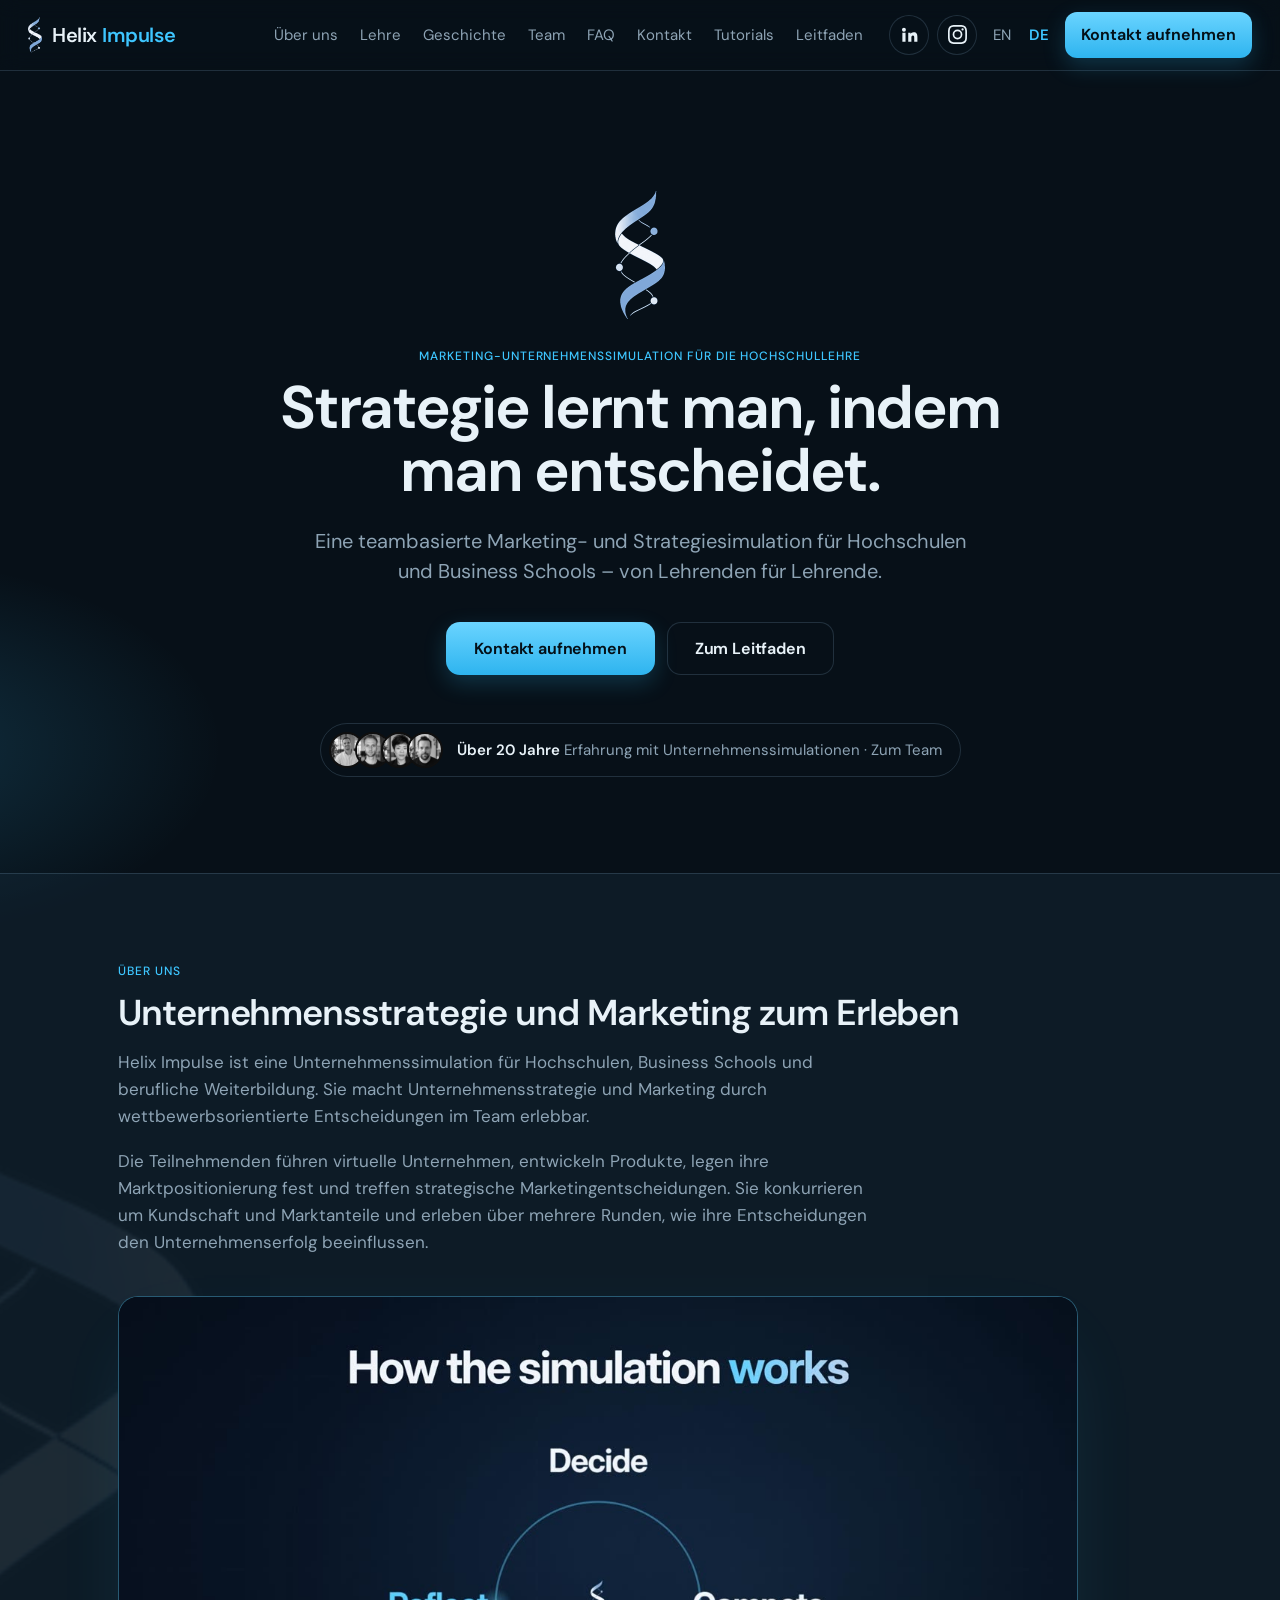
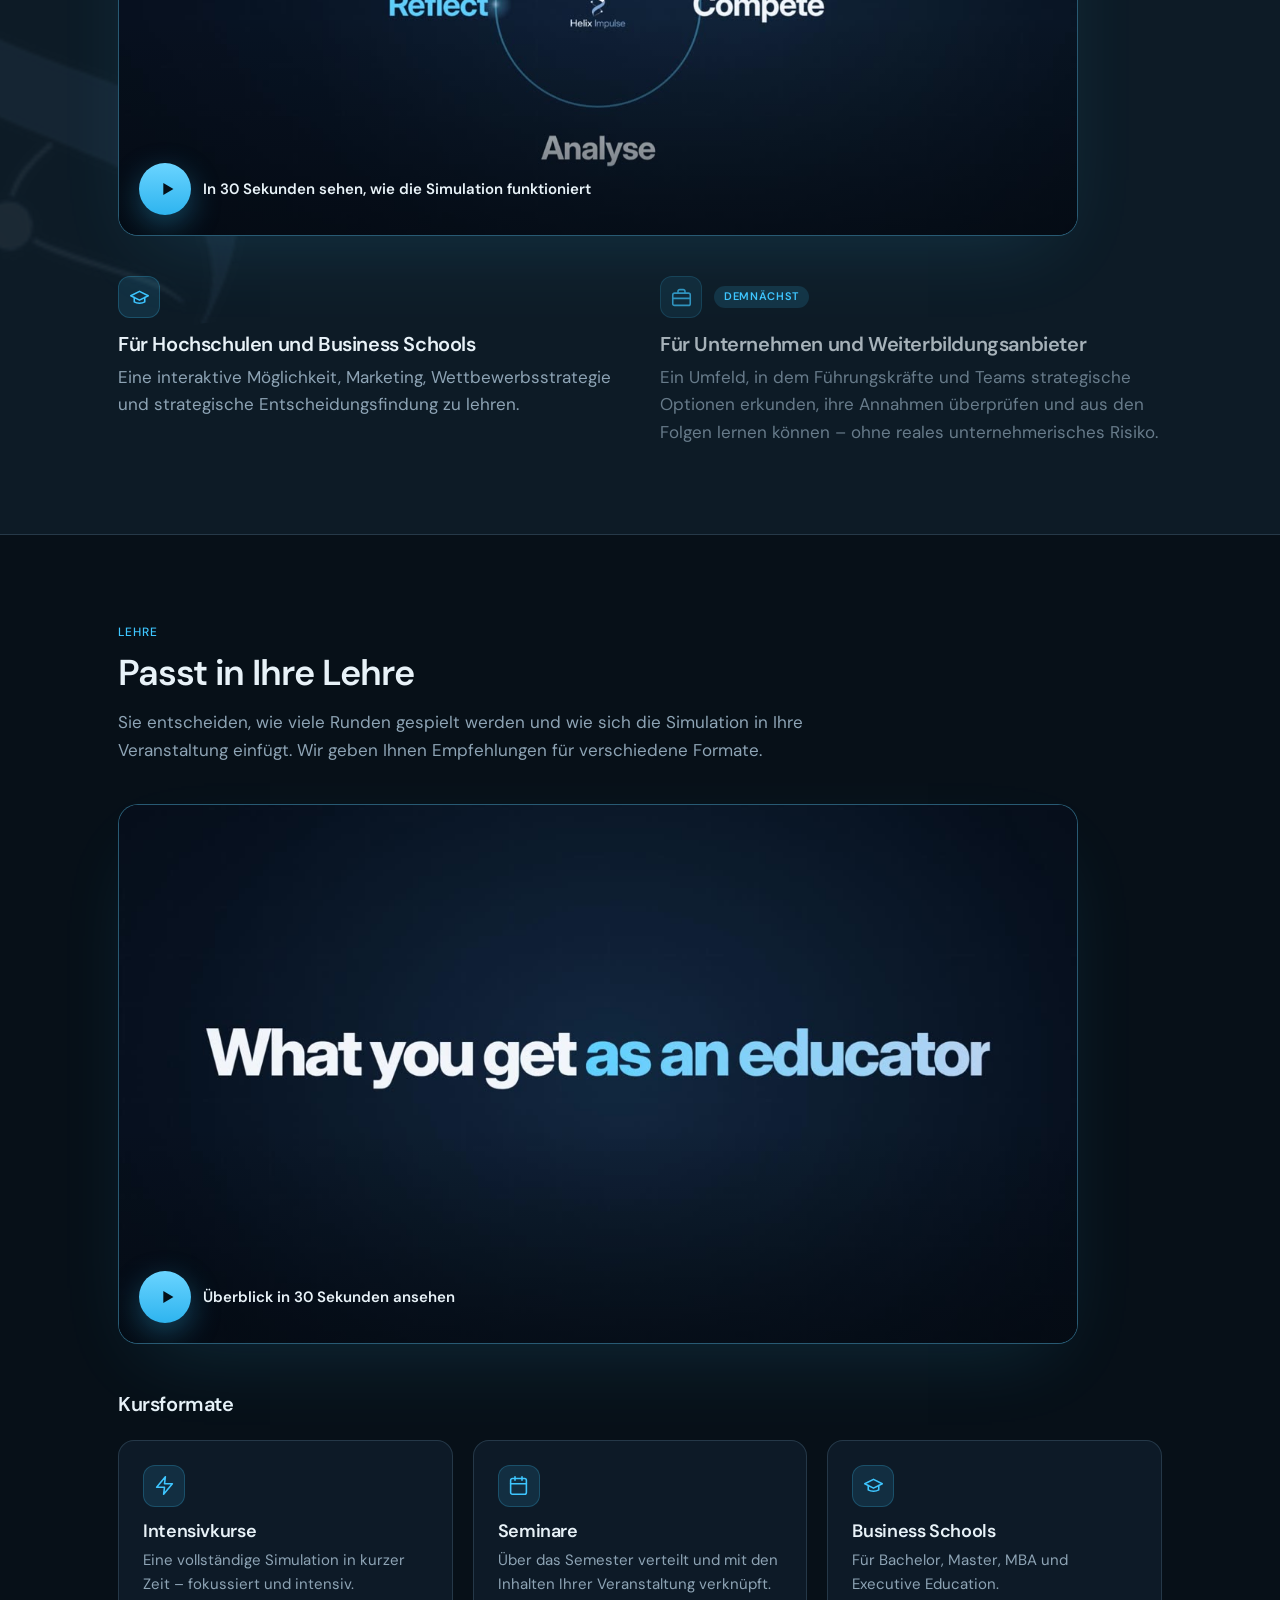
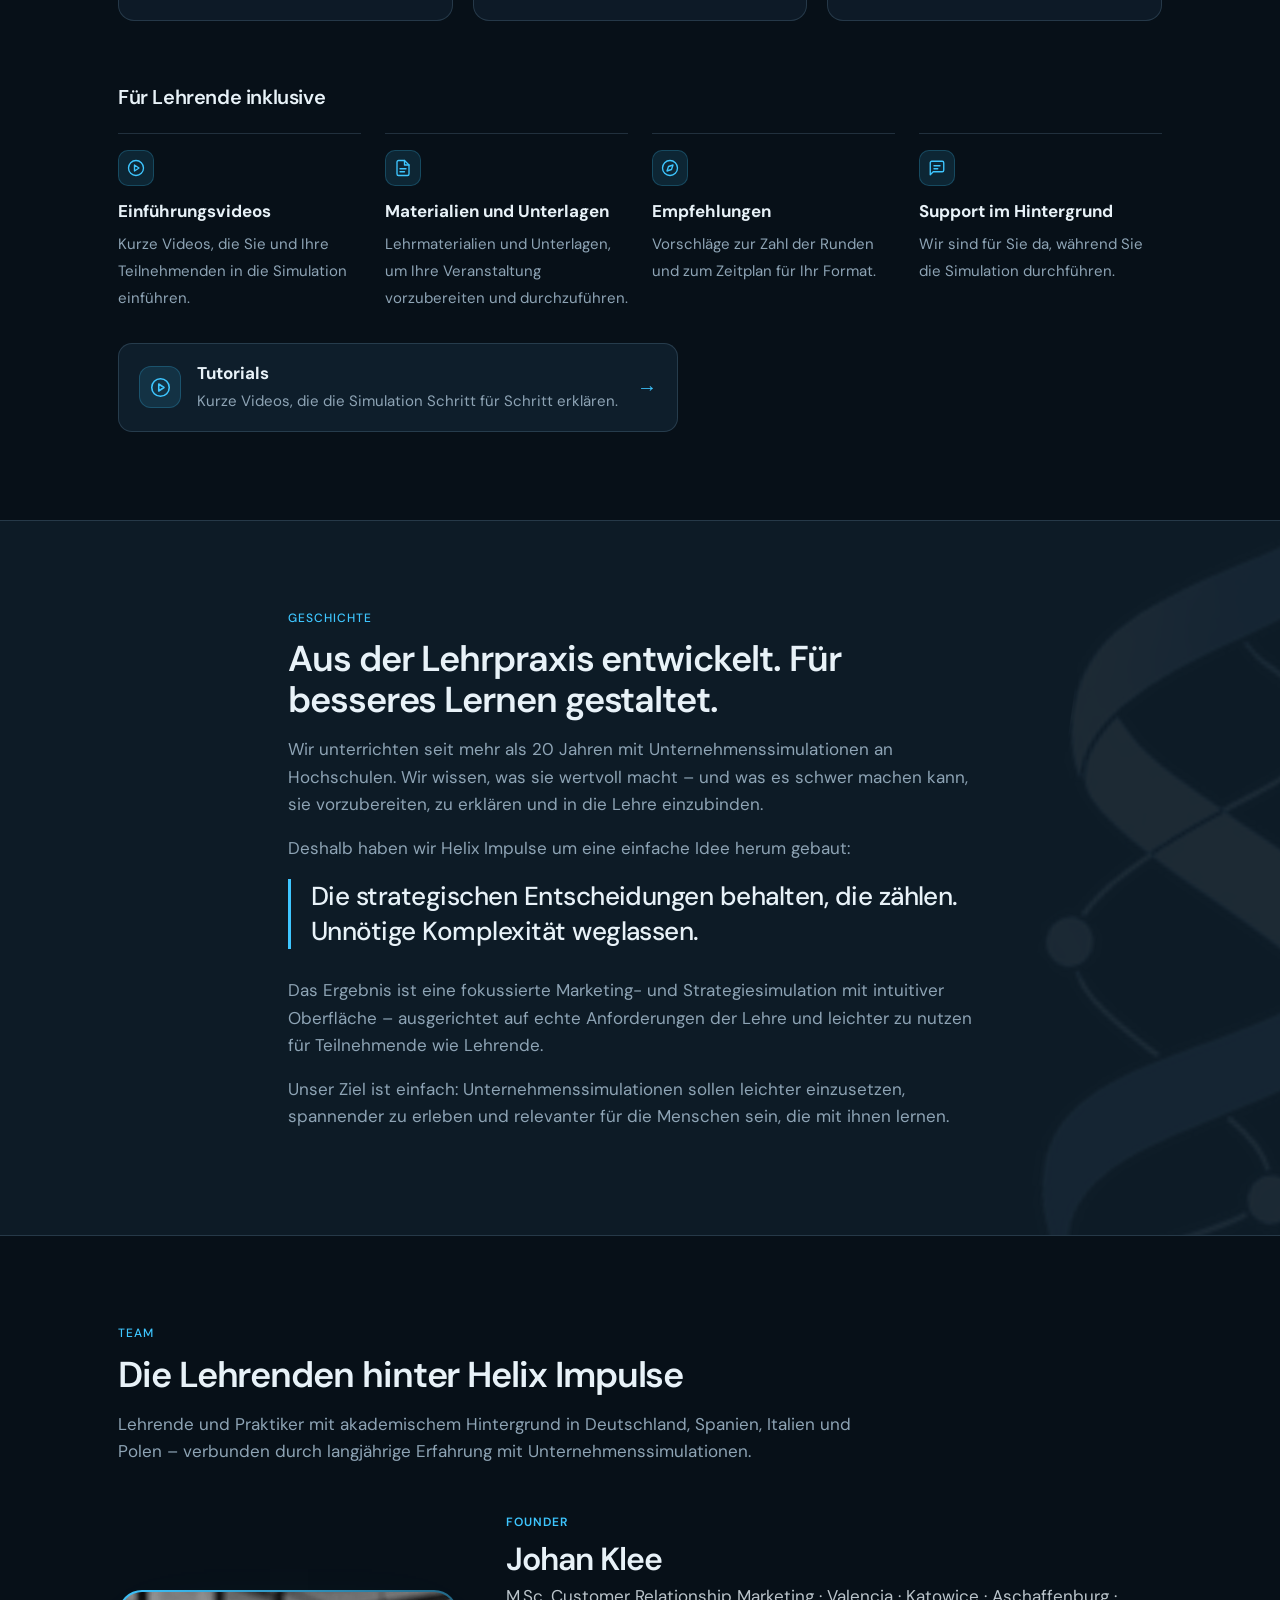
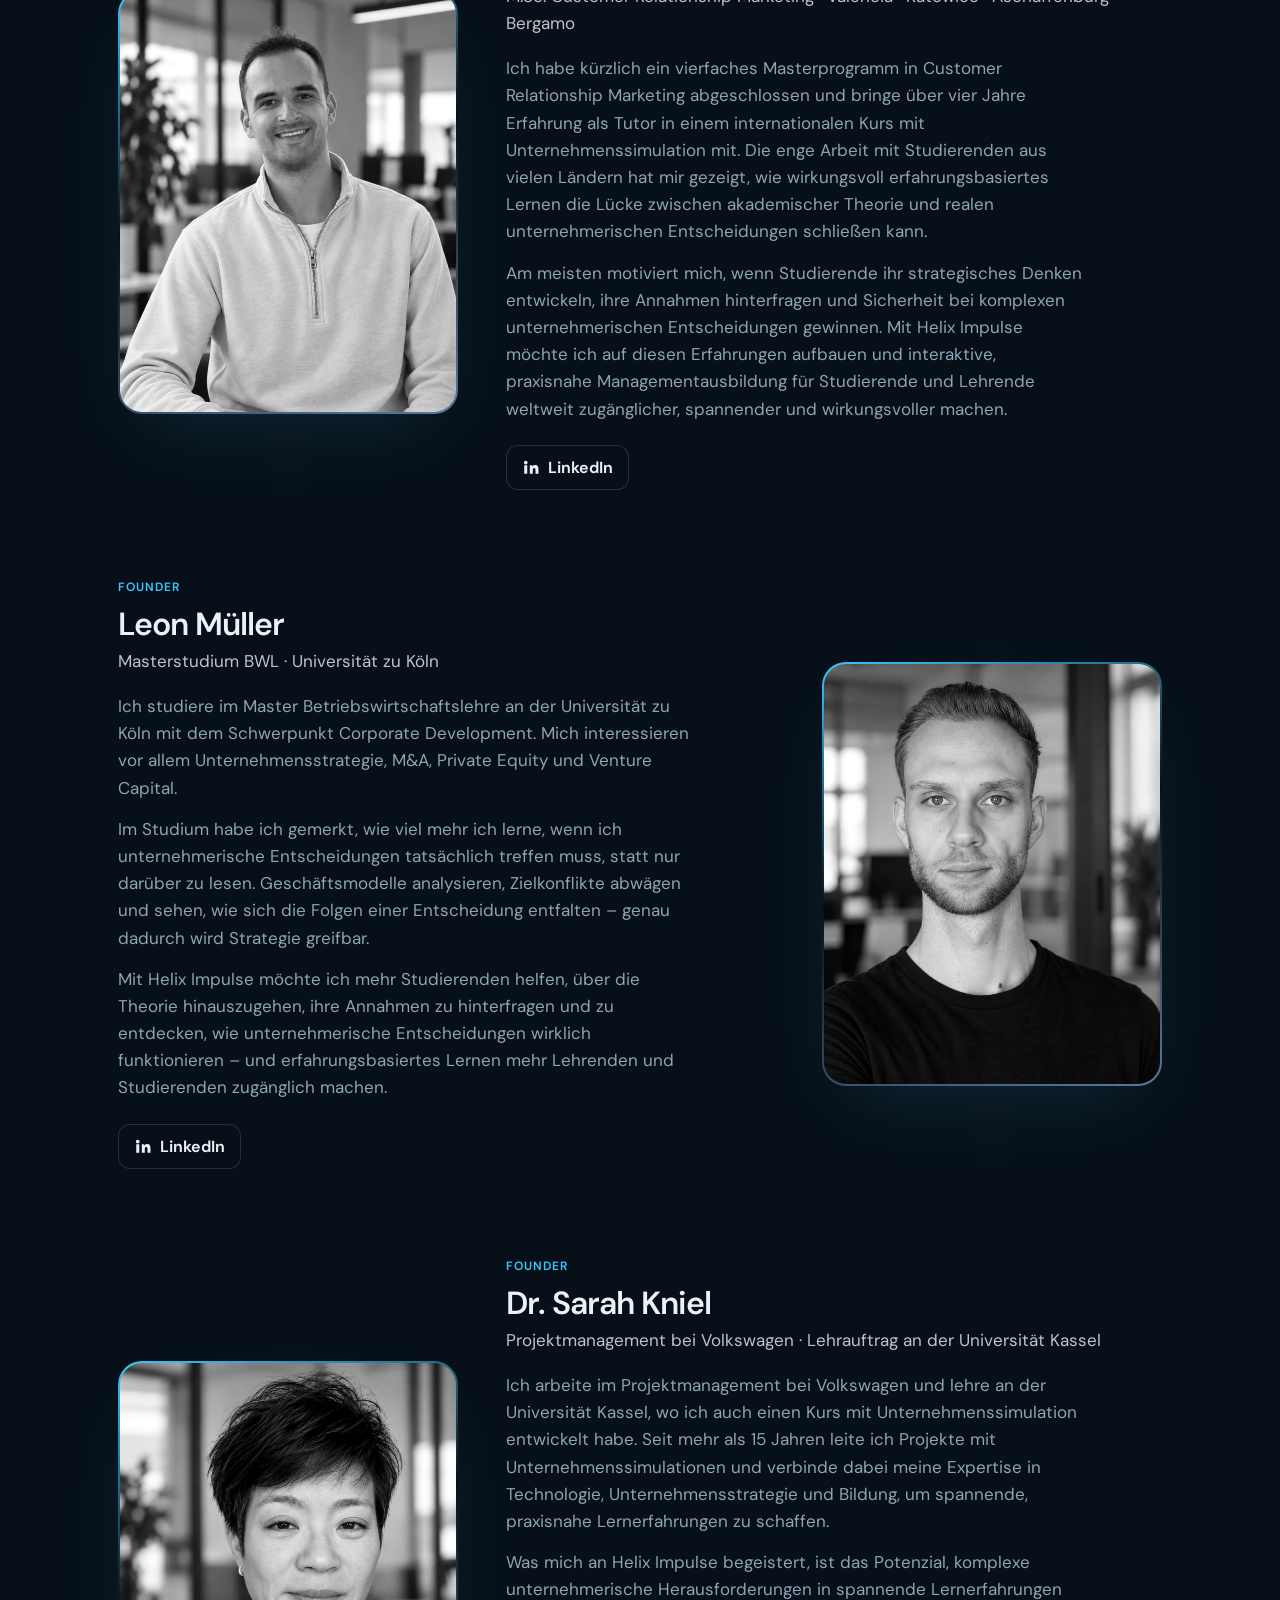
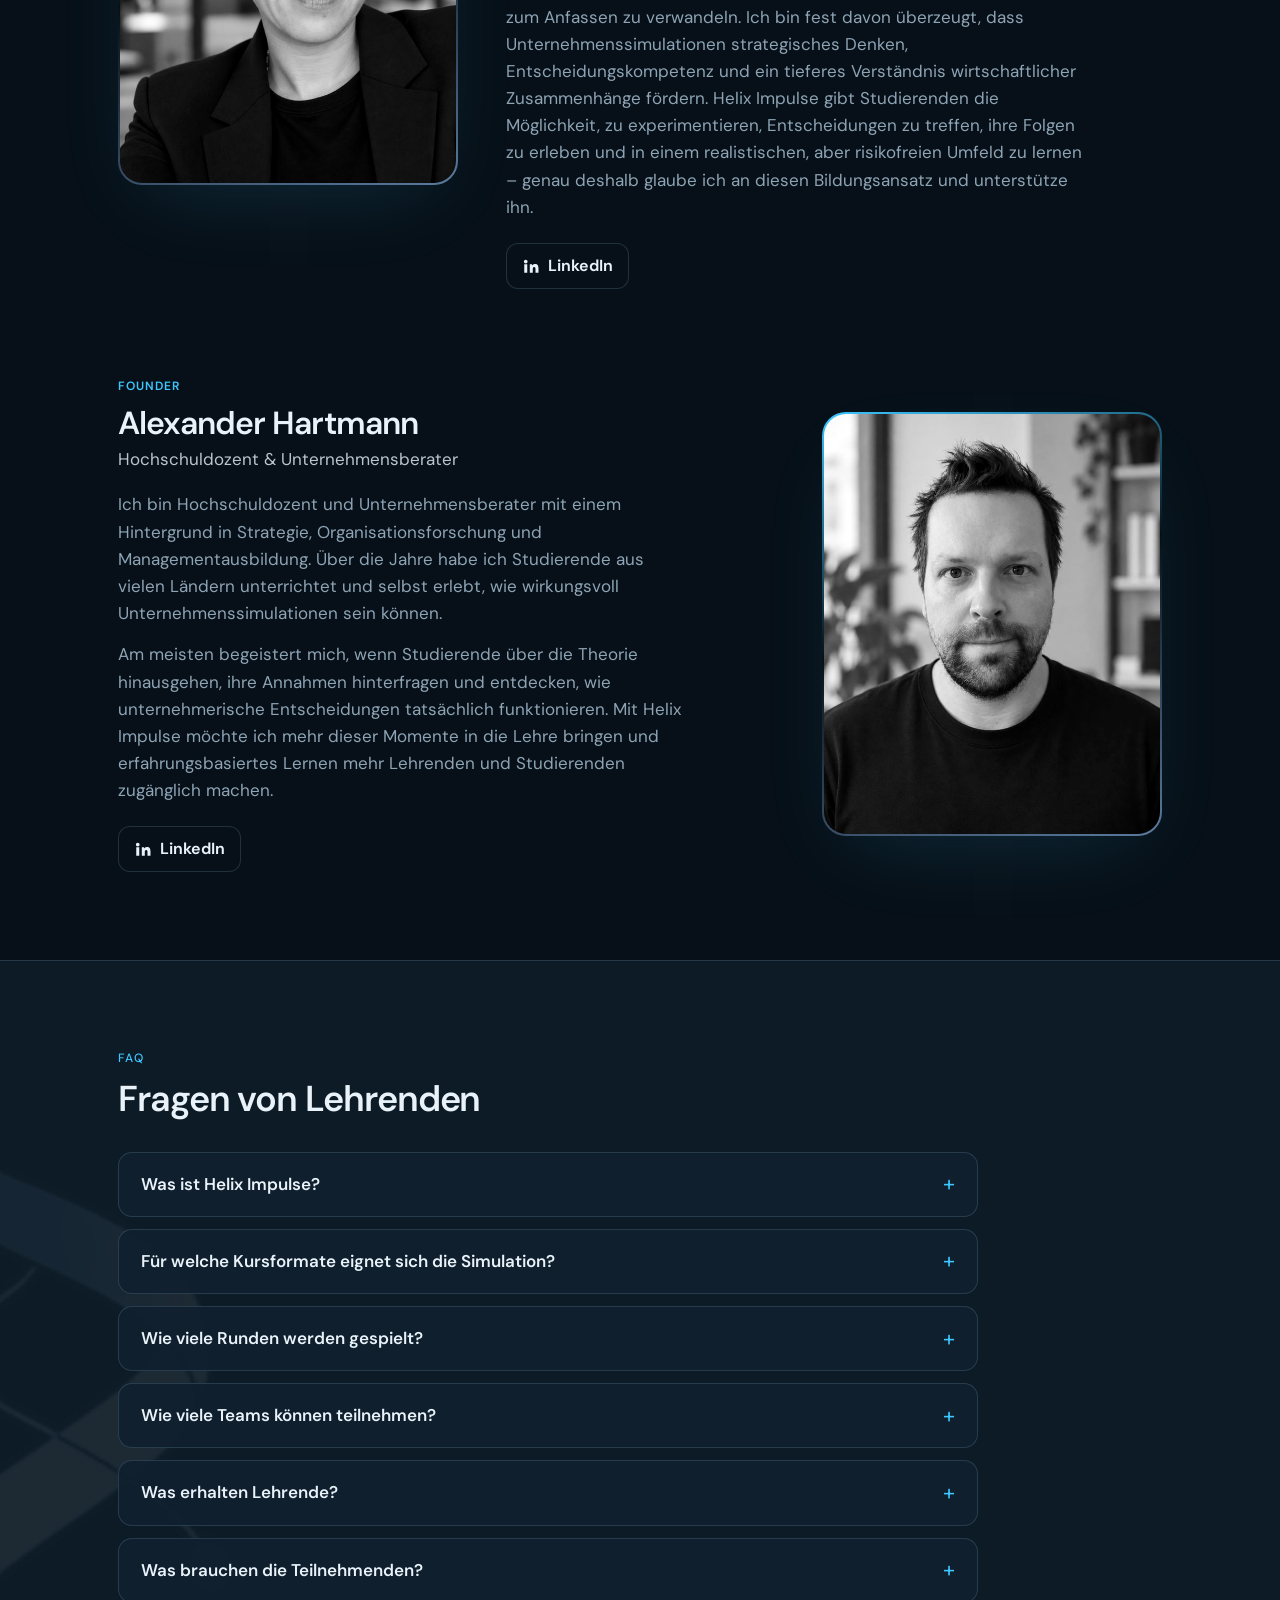
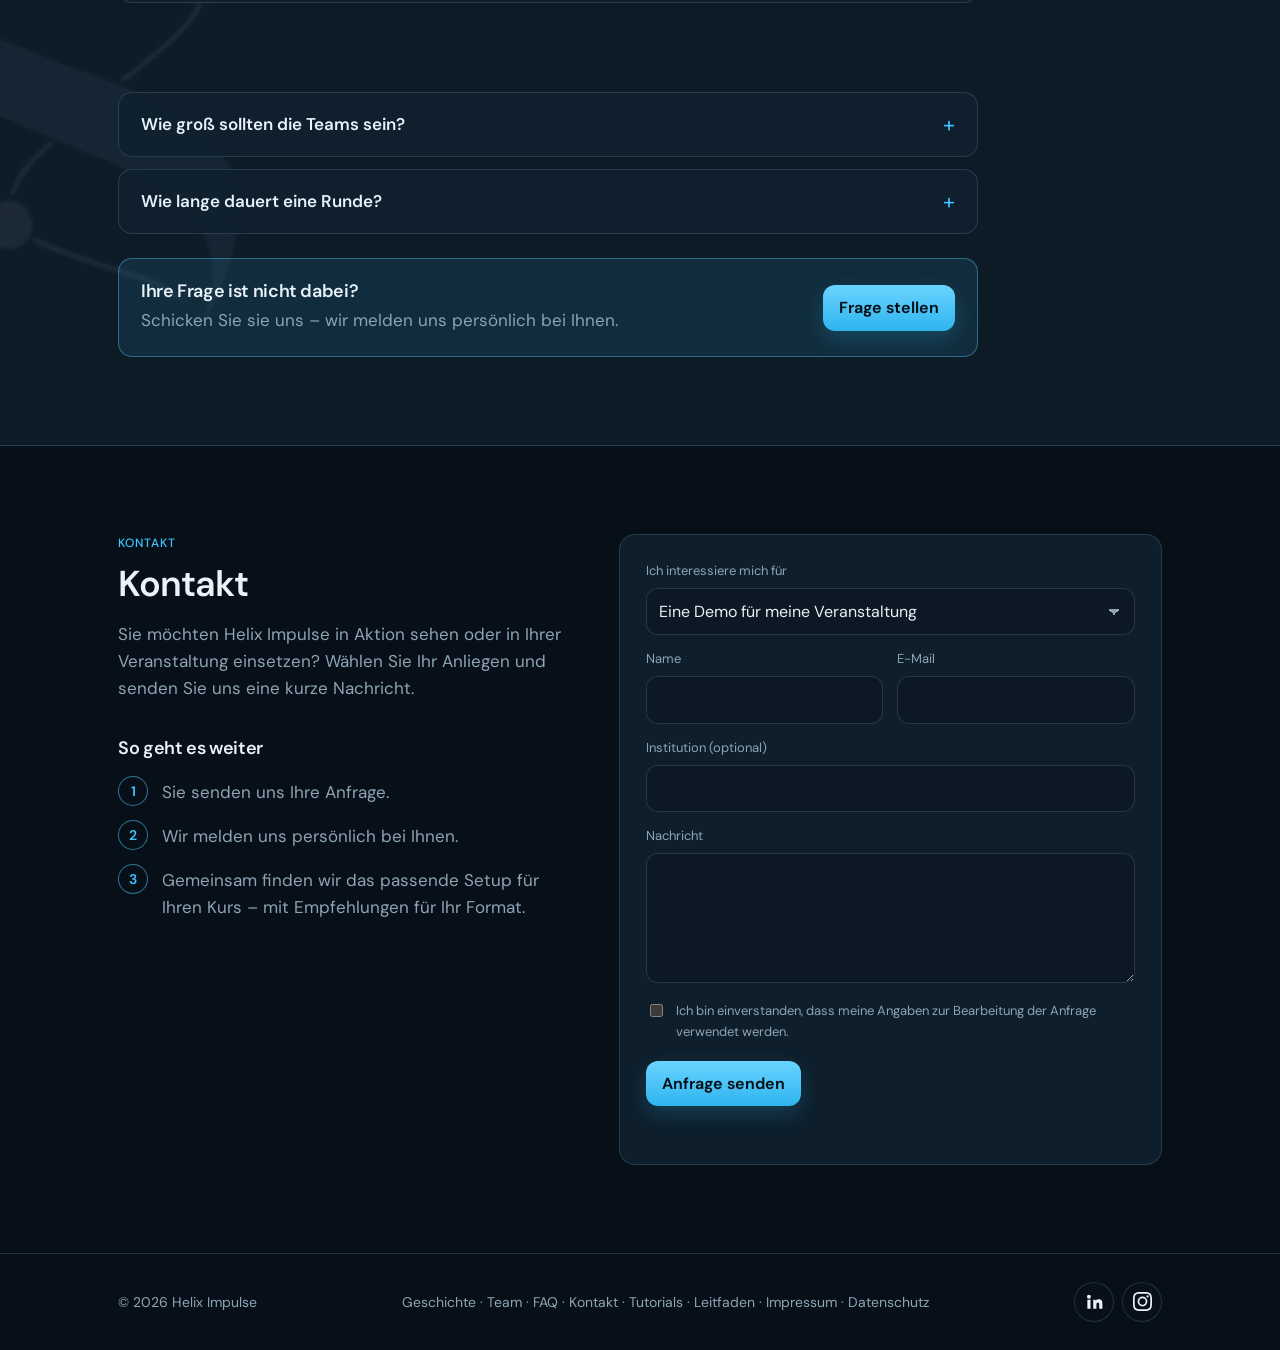
==== commit 14746161: "Tutorial covers with topic titles; hero button links to the teaching guide Co-Authored-By: Claude Op" ====
--- a/de/index.html
+++ b/de/index.html
@@ -524,7 +524,7 @@
       <p class="lead" data-i18n="hero.lead">Eine teambasierte Marketing- und Strategiesimulation für Hochschulen und Business Schools – von Lehrenden für Lehrende.</p>
       <div class="hero-actions">
         <a class="btn cta" href="#contact" data-i18n="hero.cta">Kontakt aufnehmen</a>
-        <a class="btn cta ghost" href="#team" data-i18n="hero.cta2">Das Team kennenlernen</a>
+        <a class="btn cta ghost" href="../teaching-guide.html" data-i18n="hero.cta2">Zum Leitfaden</a>
       </div>
       <a class="team-strip" href="#team">
         <span class="faces" aria-hidden="true">
@@ -767,7 +767,7 @@
       'hero.title': 'Strategie lernt man, indem man entscheidet.',
       'hero.lead': 'Eine teambasierte Marketing- und Strategiesimulation für Hochschulen und Business Schools – von Lehrenden für Lehrende.',
       'hero.secondary': 'Mehr erfahren',
-      'hero.cta': 'Kontakt aufnehmen', 'hero.cta2': 'Das Team kennenlernen',
+      'hero.cta': 'Kontakt aufnehmen', 'hero.cta2': 'Zum Leitfaden',
       'hero.strip': '<strong>Über 20 Jahre</strong> Erfahrung mit Unternehmenssimulationen · Zum Team',
       'ab.tag': 'Über uns', 'ab.title': 'Unternehmensstrategie und Marketing zum Erleben',
       'ab.p1': 'Helix Impulse ist eine Unternehmenssimulation für Hochschulen, Business Schools und berufliche Weiterbildung. Sie macht Unternehmensstrategie und Marketing durch wettbewerbsorientierte Entscheidungen im Team erlebbar.',
